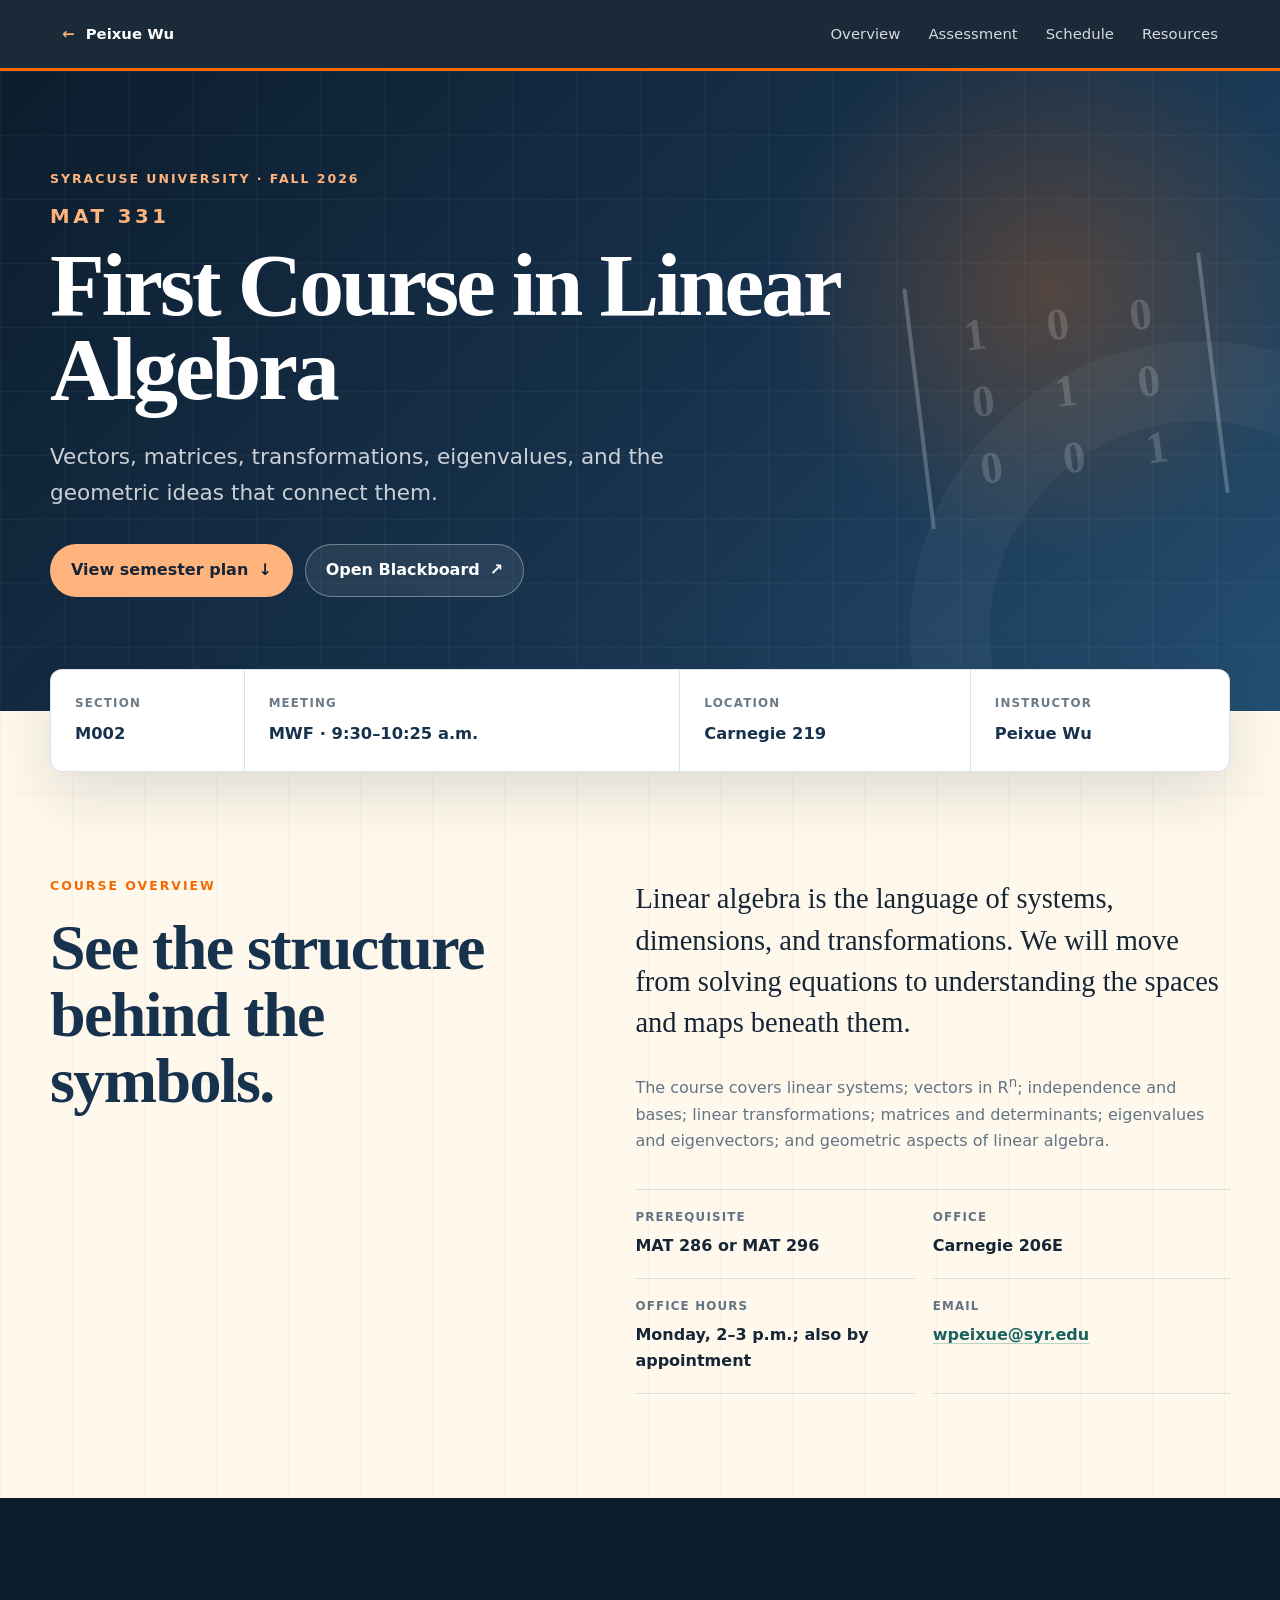
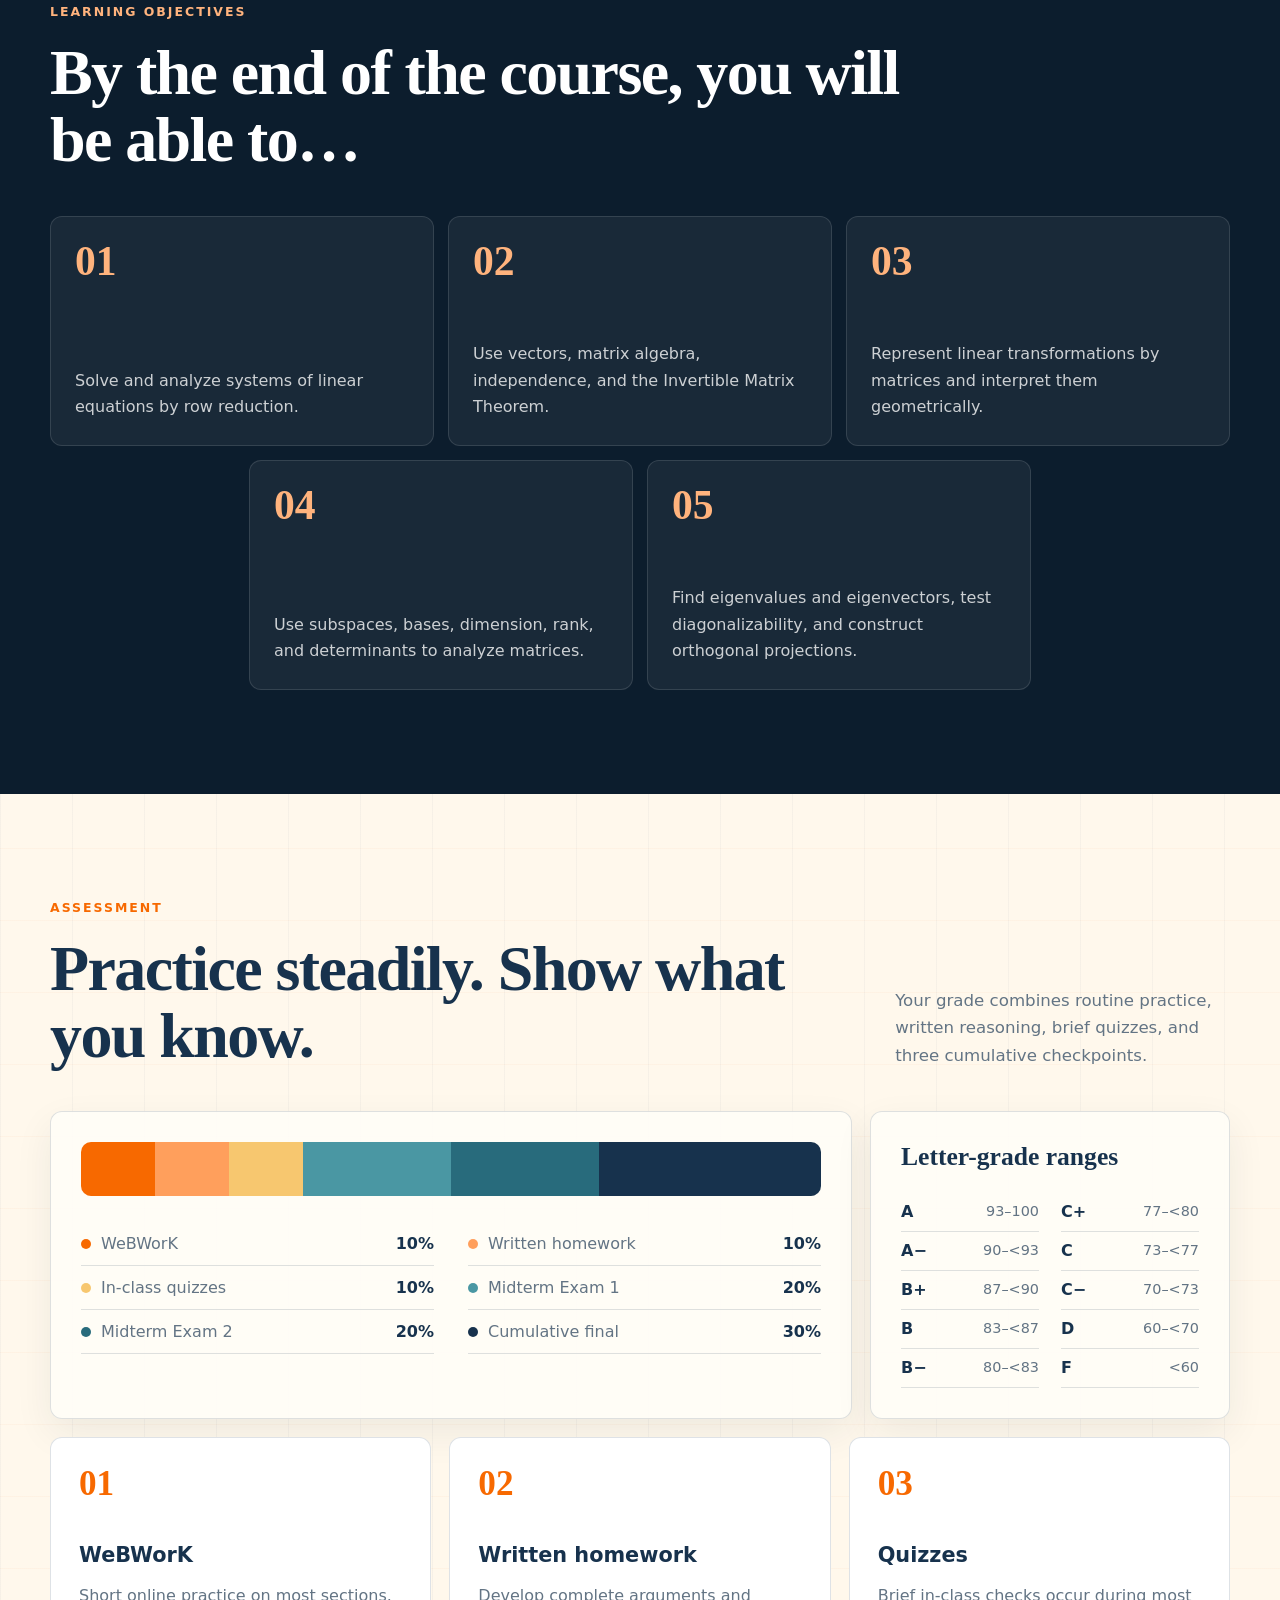
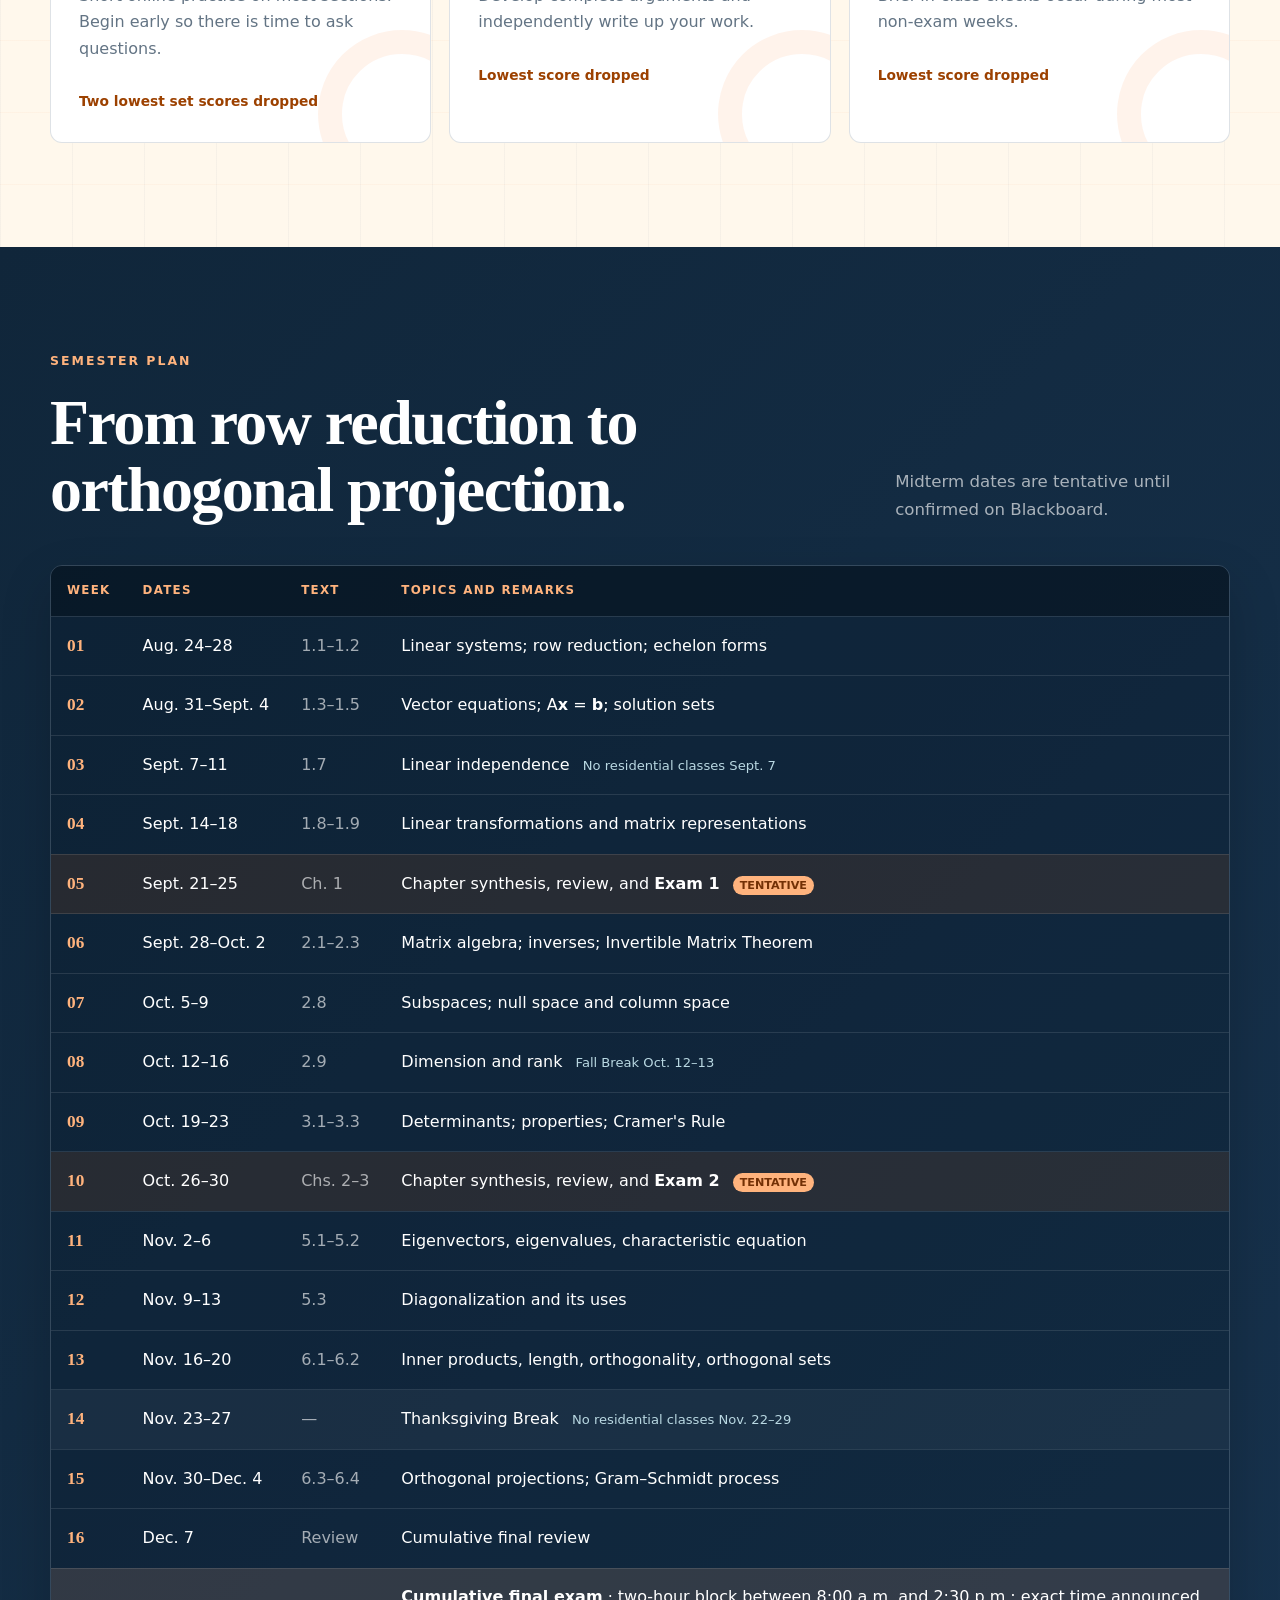
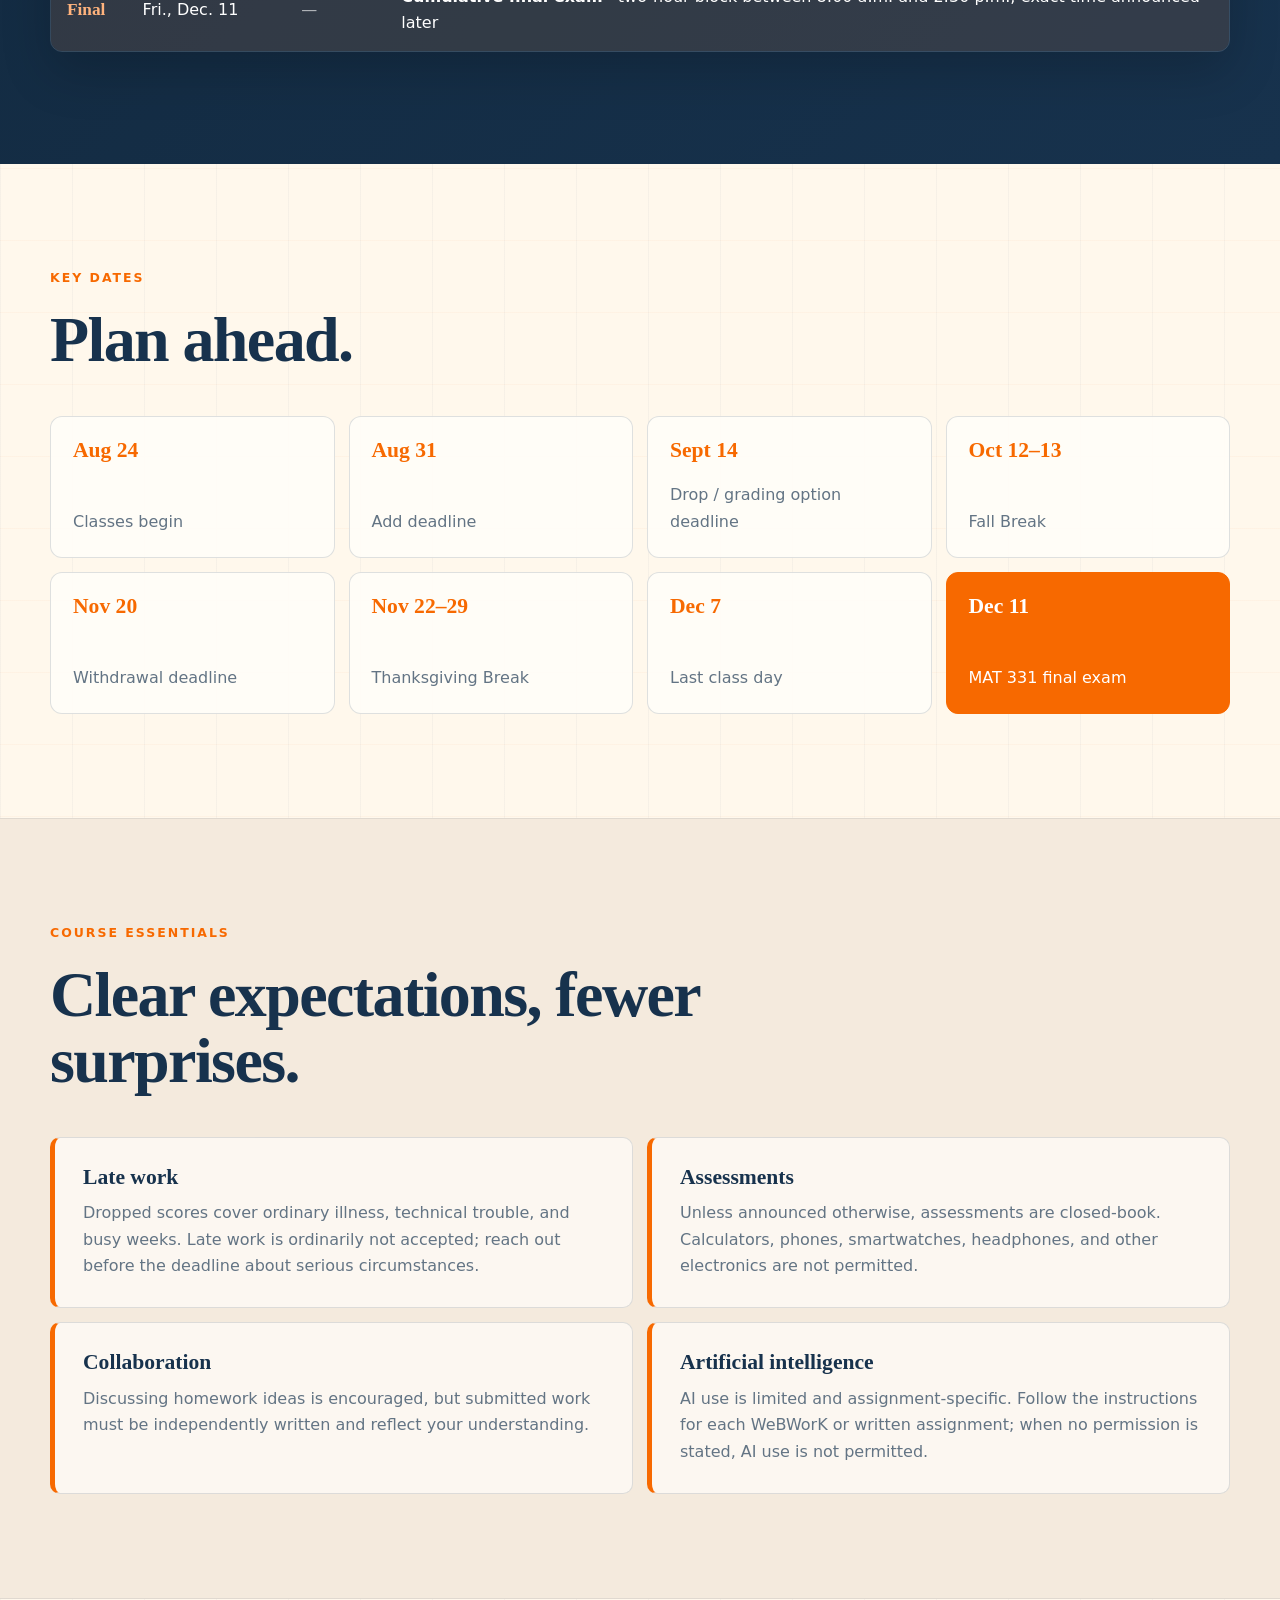
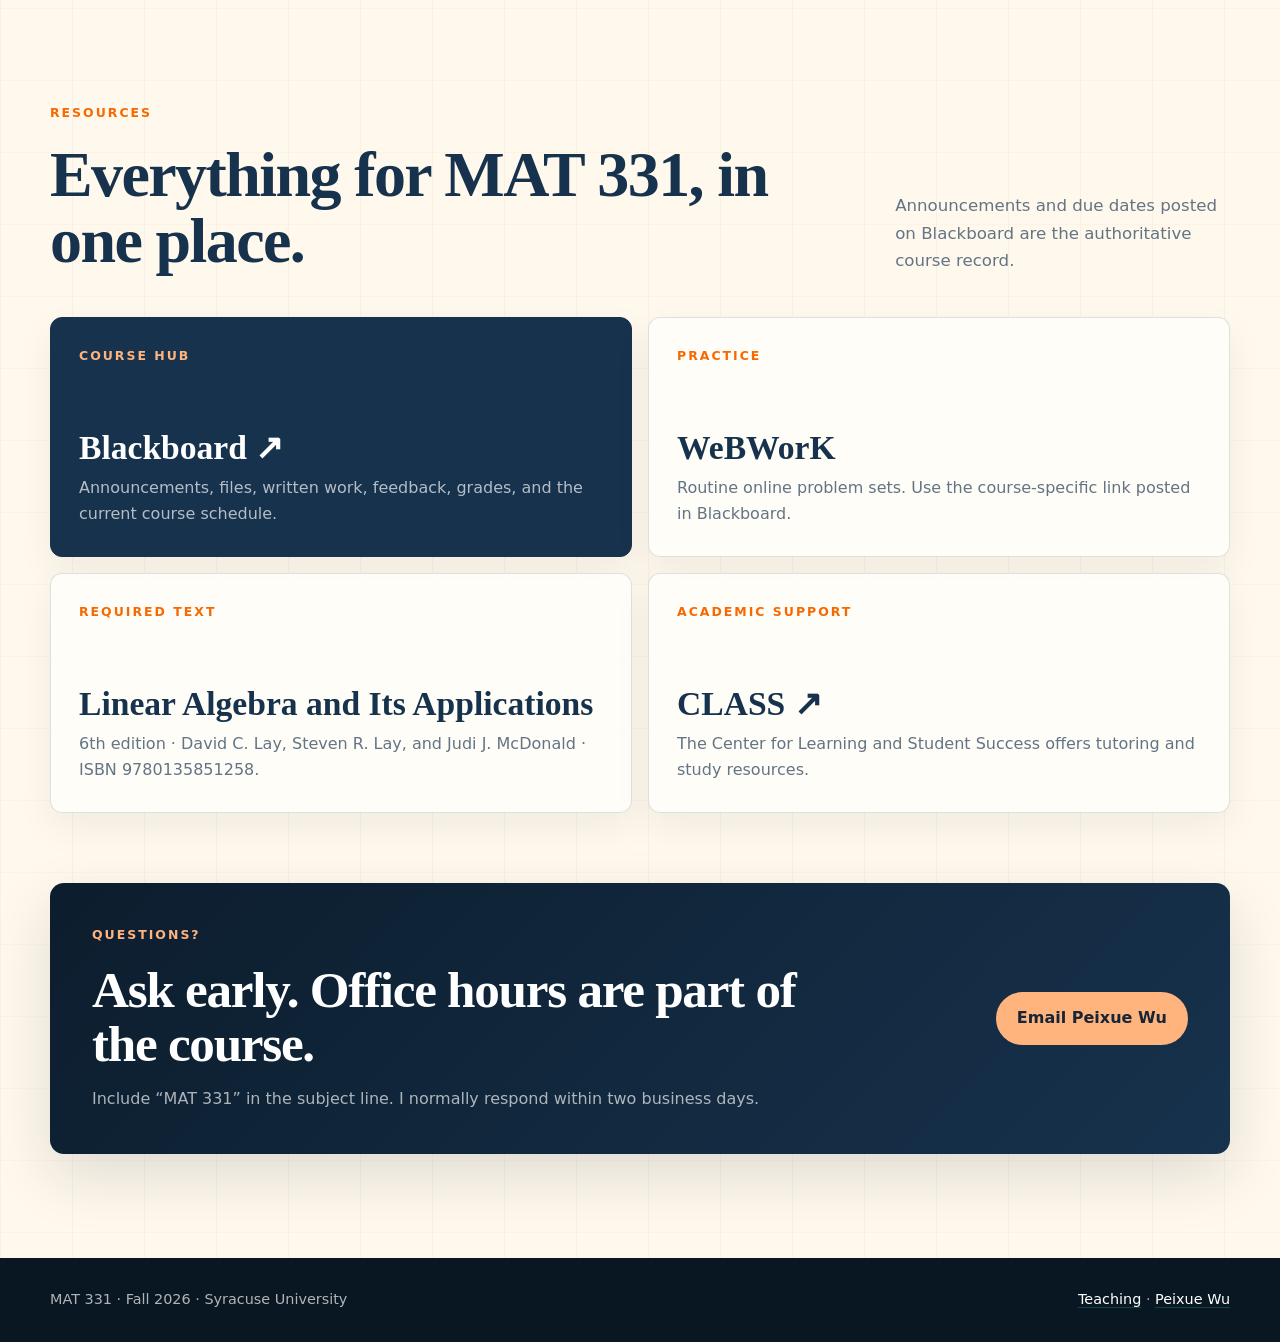
==== mat331/index.html @ e02850dd "Add MAT 331 course homepage" ====
<!DOCTYPE html>
<html lang="en">
<head>
  <meta charset="utf-8">
  <meta name="viewport" content="width=device-width, initial-scale=1">
  <meta name="description" content="MAT 331: First Course in Linear Algebra at Syracuse University, Fall 2026. Course information, assessment, weekly plan, and student resources.">
  <meta name="theme-color" content="#17324d">
  <meta property="og:type" content="website">
  <meta property="og:title" content="MAT 331 · First Course in Linear Algebra">
  <meta property="og:description" content="Course information, assessment, weekly plan, and student resources for Fall 2026 at Syracuse University.">
  <meta property="og:url" content="https://pxwu24.github.io/academic/mat331/">
  <meta property="og:image" content="https://pxwu24.github.io/academic/assets/mat331-og.png">
  <meta property="og:image:alt" content="MAT 331 First Course in Linear Algebra, Syracuse University, Fall 2026">
  <meta name="twitter:card" content="summary_large_image">
  <meta name="twitter:title" content="MAT 331 · First Course in Linear Algebra">
  <meta name="twitter:description" content="Course information, assessment, weekly plan, and student resources for Fall 2026 at Syracuse University.">
  <meta name="twitter:image" content="https://pxwu24.github.io/academic/assets/mat331-og.png">
  <title>MAT 331 · Linear Algebra · Peixue Wu</title>
  <link rel="stylesheet" href="../assets/site.css">
  <link rel="stylesheet" href="../assets/mat331.css">
</head>
<body class="course-site">
  <a class="skip-link" href="#main-content">Skip to course content</a>

  <header class="course-topbar">
    <nav class="course-nav" aria-label="Course navigation">
      <a class="course-brand" href="../teaching.html" aria-label="Back to Peixue Wu's teaching page">
        <span aria-hidden="true">←</span> Peixue Wu
      </a>
      <div class="course-nav-links">
        <a href="#overview">Overview</a>
        <a href="#assessment">Assessment</a>
        <a href="#schedule">Schedule</a>
        <a href="#resources">Resources</a>
      </div>
    </nav>
  </header>

  <main id="main-content">
    <section class="course-hero">
      <div class="matrix-mark" aria-hidden="true">
        <span>1</span><span>0</span><span>0</span>
        <span>0</span><span>1</span><span>0</span>
        <span>0</span><span>0</span><span>1</span>
      </div>
      <div class="course-hero-inner">
        <p class="course-kicker">Syracuse University · Fall 2026</p>
        <h1><span>MAT 331</span> First Course in Linear Algebra</h1>
        <p class="course-lede">Vectors, matrices, transformations, eigenvalues, and the geometric ideas that connect them.</p>
        <div class="course-actions" aria-label="Course shortcuts">
          <a class="course-button primary" href="#schedule">View semester plan <span aria-hidden="true">↓</span></a>
          <a class="course-button secondary" href="https://blackboard.syracuse.edu/" target="_blank" rel="noopener">Open Blackboard <span aria-hidden="true">↗</span></a>
        </div>
      </div>
    </section>

    <section class="course-facts" aria-label="Course facts">
      <article><span>Section</span><strong>M002</strong></article>
      <article><span>Meeting</span><strong>MWF · 9:30–10:25 a.m.</strong></article>
      <article><span>Location</span><strong>Carnegie 219</strong></article>
      <article><span>Instructor</span><strong>Peixue Wu</strong></article>
    </section>

    <section class="course-section overview-grid" id="overview">
      <div class="section-heading">
        <p class="section-label">Course overview</p>
        <h2>See the structure behind the symbols.</h2>
      </div>
      <div class="overview-copy">
        <p class="lead">Linear algebra is the language of systems, dimensions, and transformations. We will move from solving equations to understanding the spaces and maps beneath them.</p>
        <p>The course covers linear systems; vectors in R<sup>n</sup>; independence and bases; linear transformations; matrices and determinants; eigenvalues and eigenvectors; and geometric aspects of linear algebra.</p>
        <dl class="course-details">
          <div><dt>Prerequisite</dt><dd>MAT 286 or MAT 296</dd></div>
          <div><dt>Office</dt><dd>Carnegie 206E</dd></div>
          <div><dt>Office hours</dt><dd>Monday, 2–3 p.m.; also by appointment</dd></div>
          <div><dt>Email</dt><dd><a href="mailto:wpeixue@syr.edu">wpeixue@syr.edu</a></dd></div>
        </dl>
      </div>
    </section>

    <section class="course-band" aria-labelledby="learning-title">
      <div class="course-section">
        <div class="section-heading compact-heading">
          <p class="section-label">Learning objectives</p>
          <h2 id="learning-title">By the end of the course, you will be able to…</h2>
        </div>
        <ol class="objective-grid">
          <li><span>01</span><p>Solve and analyze systems of linear equations by row reduction.</p></li>
          <li><span>02</span><p>Use vectors, matrix algebra, independence, and the Invertible Matrix Theorem.</p></li>
          <li><span>03</span><p>Represent linear transformations by matrices and interpret them geometrically.</p></li>
          <li><span>04</span><p>Use subspaces, bases, dimension, rank, and determinants to analyze matrices.</p></li>
          <li><span>05</span><p>Find eigenvalues and eigenvectors, test diagonalizability, and construct orthogonal projections.</p></li>
        </ol>
      </div>
    </section>

    <section class="course-section" id="assessment">
      <div class="section-heading split-heading">
        <div>
          <p class="section-label">Assessment</p>
          <h2>Practice steadily. Show what you know.</h2>
        </div>
        <p>Your grade combines routine practice, written reasoning, brief quizzes, and three cumulative checkpoints.</p>
      </div>

      <div class="assessment-layout">
        <div class="assessment-chart">
          <div class="weight-track" role="img" aria-label="WeBWorK 10%, written homework 10%, quizzes 10%, Exam 1 20%, Exam 2 20%, final exam 30%">
            <span class="weight webwork" style="--weight: 10%"></span>
            <span class="weight written" style="--weight: 10%"></span>
            <span class="weight quiz" style="--weight: 10%"></span>
            <span class="weight exam-one" style="--weight: 20%"></span>
            <span class="weight exam-two" style="--weight: 20%"></span>
            <span class="weight final" style="--weight: 30%"></span>
          </div>
          <ul class="weight-legend">
            <li><i class="webwork"></i><span>WeBWorK</span><strong>10%</strong></li>
            <li><i class="written"></i><span>Written homework</span><strong>10%</strong></li>
            <li><i class="quiz"></i><span>In-class quizzes</span><strong>10%</strong></li>
            <li><i class="exam-one"></i><span>Midterm Exam 1</span><strong>20%</strong></li>
            <li><i class="exam-two"></i><span>Midterm Exam 2</span><strong>20%</strong></li>
            <li><i class="final"></i><span>Cumulative final</span><strong>30%</strong></li>
          </ul>
        </div>

        <div class="grade-card">
          <h3>Letter-grade ranges</h3>
          <div class="grade-columns">
            <dl>
              <div><dt>A</dt><dd>93–100</dd></div><div><dt>A−</dt><dd>90–&lt;93</dd></div>
              <div><dt>B+</dt><dd>87–&lt;90</dd></div><div><dt>B</dt><dd>83–&lt;87</dd></div>
              <div><dt>B−</dt><dd>80–&lt;83</dd></div>
            </dl>
            <dl>
              <div><dt>C+</dt><dd>77–&lt;80</dd></div><div><dt>C</dt><dd>73–&lt;77</dd></div>
              <div><dt>C−</dt><dd>70–&lt;73</dd></div><div><dt>D</dt><dd>60–&lt;70</dd></div>
              <div><dt>F</dt><dd>&lt;60</dd></div>
            </dl>
          </div>
        </div>
      </div>

      <div class="weekly-work" aria-label="Weekly course work">
        <article><span class="work-number">01</span><h3>WeBWorK</h3><p>Short online practice on most sections. Begin early so there is time to ask questions.</p><strong>Two lowest set scores dropped</strong></article>
        <article><span class="work-number">02</span><h3>Written homework</h3><p>Develop complete arguments and independently write up your work.</p><strong>Lowest score dropped</strong></article>
        <article><span class="work-number">03</span><h3>Quizzes</h3><p>Brief in-class checks occur during most non-exam weeks.</p><strong>Lowest score dropped</strong></article>
      </div>
    </section>

    <section class="schedule-section" id="schedule">
      <div class="course-section">
        <div class="section-heading split-heading light-heading">
          <div><p class="section-label">Semester plan</p><h2>From row reduction to orthogonal projection.</h2></div>
          <p>Midterm dates are tentative until confirmed on Blackboard.</p>
        </div>

        <div class="schedule-table-wrap" tabindex="0" aria-label="Scrollable semester schedule">
          <table class="schedule-table">
            <caption class="visually-hidden">MAT 331 Fall 2026 semester schedule</caption>
            <thead><tr><th scope="col">Week</th><th scope="col">Dates</th><th scope="col">Text</th><th scope="col">Topics and remarks</th></tr></thead>
            <tbody>
              <tr><th scope="row">01</th><td>Aug. 24–28</td><td>1.1–1.2</td><td>Linear systems; row reduction; echelon forms</td></tr>
              <tr><th scope="row">02</th><td>Aug. 31–Sept. 4</td><td>1.3–1.5</td><td>Vector equations; A<strong>x</strong> = <strong>b</strong>; solution sets</td></tr>
              <tr><th scope="row">03</th><td>Sept. 7–11</td><td>1.7</td><td>Linear independence <span class="schedule-note">No residential classes Sept. 7</span></td></tr>
              <tr><th scope="row">04</th><td>Sept. 14–18</td><td>1.8–1.9</td><td>Linear transformations and matrix representations</td></tr>
              <tr class="exam-row"><th scope="row">05</th><td>Sept. 21–25</td><td>Ch. 1</td><td>Chapter synthesis, review, and <strong>Exam 1</strong> <span class="tentative">tentative</span></td></tr>
              <tr><th scope="row">06</th><td>Sept. 28–Oct. 2</td><td>2.1–2.3</td><td>Matrix algebra; inverses; Invertible Matrix Theorem</td></tr>
              <tr><th scope="row">07</th><td>Oct. 5–9</td><td>2.8</td><td>Subspaces; null space and column space</td></tr>
              <tr><th scope="row">08</th><td>Oct. 12–16</td><td>2.9</td><td>Dimension and rank <span class="schedule-note">Fall Break Oct. 12–13</span></td></tr>
              <tr><th scope="row">09</th><td>Oct. 19–23</td><td>3.1–3.3</td><td>Determinants; properties; Cramer's Rule</td></tr>
              <tr class="exam-row"><th scope="row">10</th><td>Oct. 26–30</td><td>Chs. 2–3</td><td>Chapter synthesis, review, and <strong>Exam 2</strong> <span class="tentative">tentative</span></td></tr>
              <tr><th scope="row">11</th><td>Nov. 2–6</td><td>5.1–5.2</td><td>Eigenvectors, eigenvalues, characteristic equation</td></tr>
              <tr><th scope="row">12</th><td>Nov. 9–13</td><td>5.3</td><td>Diagonalization and its uses</td></tr>
              <tr><th scope="row">13</th><td>Nov. 16–20</td><td>6.1–6.2</td><td>Inner products, length, orthogonality, orthogonal sets</td></tr>
              <tr class="break-row"><th scope="row">14</th><td>Nov. 23–27</td><td>—</td><td>Thanksgiving Break <span class="schedule-note">No residential classes Nov. 22–29</span></td></tr>
              <tr><th scope="row">15</th><td>Nov. 30–Dec. 4</td><td>6.3–6.4</td><td>Orthogonal projections; Gram–Schmidt process</td></tr>
              <tr><th scope="row">16</th><td>Dec. 7</td><td>Review</td><td>Cumulative final review</td></tr>
              <tr class="final-row"><th scope="row">Final</th><td>Fri., Dec. 11</td><td>—</td><td><strong>Cumulative final exam</strong> · two-hour block between 8:00 a.m. and 2:30 p.m.; exact time announced later</td></tr>
            </tbody>
          </table>
        </div>
      </div>
    </section>

    <section class="course-section key-dates-section" aria-labelledby="dates-title">
      <div class="section-heading compact-heading"><p class="section-label">Key dates</p><h2 id="dates-title">Plan ahead.</h2></div>
      <div class="date-grid">
        <article><span>Aug 24</span><p>Classes begin</p></article><article><span>Aug 31</span><p>Add deadline</p></article>
        <article><span>Sept 14</span><p>Drop / grading option deadline</p></article><article><span>Oct 12–13</span><p>Fall Break</p></article>
        <article><span>Nov 20</span><p>Withdrawal deadline</p></article><article><span>Nov 22–29</span><p>Thanksgiving Break</p></article>
        <article><span>Dec 7</span><p>Last class day</p></article><article class="date-feature"><span>Dec 11</span><p>MAT 331 final exam</p></article>
      </div>
    </section>

    <section class="policy-band" aria-labelledby="essentials-title">
      <div class="course-section">
        <div class="section-heading compact-heading"><p class="section-label">Course essentials</p><h2 id="essentials-title">Clear expectations, fewer surprises.</h2></div>
        <div class="policy-grid">
          <article><h3>Late work</h3><p>Dropped scores cover ordinary illness, technical trouble, and busy weeks. Late work is ordinarily not accepted; reach out before the deadline about serious circumstances.</p></article>
          <article><h3>Assessments</h3><p>Unless announced otherwise, assessments are closed-book. Calculators, phones, smartwatches, headphones, and other electronics are not permitted.</p></article>
          <article><h3>Collaboration</h3><p>Discussing homework ideas is encouraged, but submitted work must be independently written and reflect your understanding.</p></article>
          <article><h3>Artificial intelligence</h3><p>AI use is limited and assignment-specific. Follow the instructions for each WeBWorK or written assignment; when no permission is stated, AI use is not permitted.</p></article>
        </div>
      </div>
    </section>

    <section class="course-section" id="resources">
      <div class="section-heading split-heading">
        <div><p class="section-label">Resources</p><h2>Everything for MAT 331, in one place.</h2></div>
        <p>Announcements and due dates posted on Blackboard are the authoritative course record.</p>
      </div>
      <div class="resource-grid">
        <a class="resource-card featured" href="https://blackboard.syracuse.edu/" target="_blank" rel="noopener"><span class="resource-kicker">Course hub</span><h3>Blackboard <span aria-hidden="true">↗</span></h3><p>Announcements, files, written work, feedback, grades, and the current course schedule.</p></a>
        <article class="resource-card"><span class="resource-kicker">Practice</span><h3>WeBWorK</h3><p>Routine online problem sets. Use the course-specific link posted in Blackboard.</p></article>
        <article class="resource-card"><span class="resource-kicker">Required text</span><h3>Linear Algebra and Its Applications</h3><p>6th edition · David C. Lay, Steven R. Lay, and Judi J. McDonald · ISBN 9780135851258.</p></article>
        <a class="resource-card" href="https://class.syr.edu/" target="_blank" rel="noopener"><span class="resource-kicker">Academic support</span><h3>CLASS <span aria-hidden="true">↗</span></h3><p>The Center for Learning and Student Success offers tutoring and study resources.</p></a>
      </div>
      <div class="contact-cta">
        <div><p class="section-label">Questions?</p><h2>Ask early. Office hours are part of the course.</h2><p>Include “MAT 331” in the subject line. I normally respond within two business days.</p></div>
        <a class="course-button primary" href="mailto:wpeixue@syr.edu?subject=MAT%20331">Email Peixue Wu</a>
      </div>
    </section>
  </main>

  <footer class="course-footer">
    <div><span>MAT 331 · Fall 2026 · Syracuse University</span><span><a href="../teaching.html">Teaching</a> · <a href="../index.html">Peixue Wu</a></span></div>
  </footer>
</body>
</html>
---- assets/site.css ----
:root {
  --ink: #18201f;
  --muted: #66716d;
  --paper: #f6f1e7;
  --paper-soft: #fffaf1;
  --night: #0d1414;
  --teal: #2f928b;
  --teal-dark: #17635f;
  --gold: #d99b39;
  --red: #b64b3f;
  --line: rgba(24, 32, 31, 0.14);
  --shadow: 0 22px 55px rgba(18, 27, 25, 0.14);
}

* {
  box-sizing: border-box;
}

html {
  scroll-behavior: smooth;
}

body {
  margin: 0;
  color: var(--ink);
  background:
    linear-gradient(90deg, rgba(47, 146, 139, 0.08) 1px, transparent 1px),
    linear-gradient(180deg, rgba(217, 155, 57, 0.08) 1px, transparent 1px),
    var(--paper);
  background-size: 80px 80px;
  font-family: Inter, ui-sans-serif, system-ui, -apple-system, BlinkMacSystemFont, "Segoe UI", Arial, sans-serif;
  line-height: 1.65;
}

img {
  max-width: 100%;
  display: block;
}

a {
  color: var(--teal-dark);
  text-decoration-color: rgba(47, 146, 139, 0.35);
  text-decoration-thickness: 0.08em;
  text-underline-offset: 0.2em;
}

a:hover {
  color: #0b4d4a;
}

.site-shell {
  min-height: 100vh;
}

.topbar {
  position: sticky;
  top: 0;
  z-index: 20;
  color: #fffaf1;
  background: rgba(13, 20, 20, 0.9);
  border-bottom: 1px solid rgba(255, 250, 241, 0.12);
  backdrop-filter: blur(16px);
}

.nav {
  width: min(1180px, calc(100% - 40px));
  margin: 0 auto;
  min-height: 70px;
  display: flex;
  align-items: center;
  justify-content: space-between;
  gap: 24px;
}

.brand {
  color: #fffaf1;
  text-decoration: none;
  display: inline-grid;
  gap: 2px;
  line-height: 1;
}

.brand strong {
  font-size: 1rem;
  letter-spacing: 0;
}

.nav-links {
  display: flex;
  align-items: center;
  gap: 8px;
  flex-wrap: wrap;
  justify-content: flex-end;
}

.nav-links a {
  color: rgba(255, 250, 241, 0.78);
  text-decoration: none;
  font-size: 0.93rem;
  padding: 8px 12px;
  border-radius: 999px;
}

.nav-links a:hover,
.nav-links a[aria-current="page"] {
  color: #fffaf1;
  background: rgba(255, 250, 241, 0.12);
}

.hero {
  position: relative;
  min-height: 600px;
  color: #fffaf1;
  background: linear-gradient(135deg, #101817 0%, #16231f 58%, #283d33 100%);
  display: grid;
  align-items: center;
  overflow: hidden;
}

.hero::before {
  content: "";
  position: absolute;
  inset: 0;
  pointer-events: none;
  background:
    linear-gradient(90deg, rgba(255, 250, 241, 0.05) 1px, transparent 1px),
    linear-gradient(180deg, rgba(255, 250, 241, 0.04) 1px, transparent 1px);
  background-size: 88px 88px;
  opacity: 0.42;
}

.hero-inner {
  position: relative;
  z-index: 1;
  width: min(1180px, calc(100% - 40px));
  margin: 0 auto;
  padding: 86px 0;
}

.eyebrow {
  margin: 0 0 18px;
  color: #f0c877;
  font-size: 0.78rem;
  font-weight: 800;
  letter-spacing: 0.16em;
  text-transform: uppercase;
}

h1,
h2,
h3 {
  line-height: 1.04;
  letter-spacing: 0;
}

.hero h1 {
  max-width: none;
  margin: 0;
  font-family: Georgia, "Times New Roman", serif;
  font-size: clamp(4rem, 7.2vw, 6.45rem);
  font-weight: 700;
  white-space: nowrap;
}

.hero-copy {
  max-width: 720px;
  margin: 26px 0 0;
  color: rgba(255, 250, 241, 0.88);
  font-size: clamp(1.08rem, 2vw, 1.35rem);
}

.hero-actions {
  display: flex;
  flex-wrap: wrap;
  gap: 12px;
  margin-top: 34px;
}

.button {
  display: inline-flex;
  align-items: center;
  justify-content: center;
  min-height: 46px;
  padding: 12px 18px;
  border: 1px solid transparent;
  border-radius: 999px;
  text-decoration: none;
  font-weight: 800;
}

.button.primary {
  color: #0d1414;
  background: #f0c877;
}

.button.primary:hover {
  color: #0d1414;
  background: #ffd98a;
}

.button.secondary {
  color: #fffaf1;
  border-color: rgba(255, 250, 241, 0.35);
  background: rgba(255, 250, 241, 0.08);
}

.button.secondary:hover {
  color: #fffaf1;
  background: rgba(255, 250, 241, 0.16);
}

.hero-stats {
  width: min(1180px, calc(100% - 40px));
  margin: 34px auto 0;
  position: relative;
  z-index: 2;
  display: grid;
  grid-template-columns: repeat(3, 1fr);
  gap: 14px;
}

.stat-card {
  min-height: 126px;
  padding: 22px;
  color: #fffaf1;
  background: rgba(13, 20, 20, 0.92);
  border: 1px solid rgba(255, 250, 241, 0.14);
  border-radius: 8px;
  box-shadow: var(--shadow);
}

.stat-card strong {
  display: block;
  color: #f0c877;
  font-family: Georgia, "Times New Roman", serif;
  font-size: 1.95rem;
  line-height: 1;
}

.stat-card span {
  display: block;
  margin-top: 10px;
  color: rgba(255, 250, 241, 0.72);
  font-size: 0.94rem;
}

.stat-card a {
  color: #fffaf1;
  text-decoration-color: rgba(255, 250, 241, 0.35);
}

.social-strip {
  width: min(1180px, calc(100% - 40px));
  margin: 34px auto 0;
  padding: 20px 22px;
  display: flex;
  align-items: center;
  gap: 18px;
  flex-wrap: wrap;
  background: #fffaf1;
  border: 1px solid var(--line);
  border-radius: 8px;
  box-shadow: 0 16px 40px rgba(24, 32, 31, 0.08);
}

.social-title {
  margin: 0;
  color: #111;
  font-size: clamp(1.35rem, 3vw, 1.85rem);
  font-weight: 800;
}

.social-icons {
  display: flex;
  align-items: center;
  gap: 12px;
  flex-wrap: wrap;
}

.social-icon {
  width: 42px;
  height: 42px;
  display: inline-grid;
  place-items: center;
  color: #fff;
  border-radius: 8px;
  text-decoration: none;
  font-weight: 900;
  line-height: 1;
  box-shadow: 0 10px 22px rgba(24, 32, 31, 0.12);
}

.social-icon:hover {
  color: #fff;
  transform: translateY(-1px);
}

.social-icon.orcid {
  color: #fff;
  background: #a6ce39;
  border-radius: 50%;
  font-size: 1.25rem;
  font-family: Arial, sans-serif;
}

.social-icon.scholar {
  background: #4f7fe8;
  font-family: Georgia, "Times New Roman", serif;
  font-size: 1.9rem;
}

.social-icon.arxiv {
  width: 76px;
  background: #b31b1b;
  font-size: 0.95rem;
}

.social-icon.linkedin {
  background: #0a77a8;
  font-size: 1.45rem;
}

.social-icon.bluesky {
  background: #1385fe;
  border-radius: 50% 50% 42% 42%;
  font-size: 0.9rem;
  letter-spacing: 0;
}

.section {
  width: min(1180px, calc(100% - 40px));
  margin: 0 auto;
  padding: 88px 0;
}

.section.tight {
  padding-top: 58px;
}

.section-header {
  display: grid;
  grid-template-columns: minmax(0, 0.85fr) minmax(260px, 0.55fr);
  gap: 46px;
  align-items: end;
  margin-bottom: 36px;
}

.section-header.compact {
  grid-template-columns: 1fr;
}

.section-header h2,
.page-title h1 {
  margin: 0;
  font-family: Georgia, "Times New Roman", serif;
  font-size: clamp(2.4rem, 5vw, 4.8rem);
}

.section-header p,
.page-title p {
  margin: 0;
  color: var(--muted);
  font-size: 1.05rem;
}

.page-title .authorship-note {
  margin-top: 10px;
  font-size: 0.95rem;
}

.feature-grid {
  display: grid;
  grid-template-columns: repeat(3, 1fr);
  gap: 16px;
}

.feature-card,
.publication,
.course,
.talk-item,
.contact-panel {
  background: rgba(255, 250, 241, 0.82);
  border: 1px solid var(--line);
  border-radius: 8px;
  box-shadow: 0 16px 40px rgba(24, 32, 31, 0.08);
}

.feature-card {
  min-height: 250px;
  padding: 24px;
  display: flex;
  flex-direction: column;
  justify-content: space-between;
}

.feature-card .number {
  color: var(--red);
  font-family: Georgia, "Times New Roman", serif;
  font-size: 3.2rem;
  line-height: 1;
}

.feature-card h3,
.publication h2,
.course h2 {
  margin: 18px 0 10px;
  font-size: 1.35rem;
}

.feature-card p,
.publication p,
.course p,
.talk-item p {
  margin: 0;
  color: var(--muted);
}

.split-band {
  background: var(--night);
  color: #fffaf1;
  margin: 20px 0;
}

.split-band .section {
  display: grid;
  grid-template-columns: 0.8fr 1fr;
  gap: 54px;
  align-items: center;
}

.split-band h2 {
  margin: 0;
  color: #fffaf1;
  font-family: Georgia, "Times New Roman", serif;
  font-size: clamp(2.2rem, 4vw, 4rem);
}

.split-band p {
  margin: 18px 0 0;
  color: rgba(255, 250, 241, 0.72);
}

.split-band a {
  color: #fffaf1;
}

.research-banner {
  padding: 34px;
  color: #fffaf1;
  background: var(--night);
  border: 1px solid rgba(255, 250, 241, 0.12);
  border-radius: 8px;
  box-shadow: var(--shadow);
  display: grid;
  grid-template-columns: 0.8fr 1fr;
  gap: 44px;
  align-items: center;
}

.research-banner-compact {
  grid-template-columns: 1fr;
}

.research-banner h2 {
  margin: 0;
  color: #fffaf1;
  font-family: Georgia, "Times New Roman", serif;
  font-size: clamp(2.2rem, 4vw, 4rem);
}

.research-banner p {
  margin: 12px 0 0;
  color: rgba(255, 250, 241, 0.72);
}

.research-banner a {
  color: #fffaf1;
}

.research-list {
  display: grid;
  gap: 14px;
}

.research-stack {
  display: grid;
  gap: 48px;
}

.research-group {
  display: grid;
  gap: 18px;
}

.research-heading {
  display: flex;
  align-items: end;
  justify-content: space-between;
  gap: 20px;
  flex-wrap: wrap;
}

.research-heading h2 {
  margin: 0;
  font-family: Georgia, "Times New Roman", serif;
  font-size: clamp(2rem, 4vw, 3.4rem);
}

.research-heading p {
  max-width: 520px;
  margin: 0;
  color: var(--muted);
}

.publication {
  display: grid;
  grid-template-columns: 72px minmax(0, 1fr);
  gap: 20px;
  padding: 22px;
}

.publication.research-paper {
  gap: 18px;
  padding: 18px 20px;
  align-items: start;
}

.publication.research-paper h2 {
  margin-bottom: 8px;
}

.publication.research-paper .pub-meta {
  margin-top: 7px;
}

.pub-index {
  width: 56px;
  height: 56px;
  display: grid;
  place-items: center;
  color: #fffaf1;
  background: var(--teal-dark);
  border-radius: 50%;
  font-family: Georgia, "Times New Roman", serif;
  font-weight: 700;
}

.research-paper .pub-index {
  width: 50px;
  height: 50px;
  font-size: 0.96rem;
}

.pub-index.term-index {
  width: 86px;
  padding: 0 10px;
  border-radius: 999px;
  font-family: Inter, ui-sans-serif, system-ui, -apple-system, BlinkMacSystemFont, "Segoe UI", Arial, sans-serif;
  font-size: 0.78rem;
  font-weight: 800;
  line-height: 1.15;
  text-align: center;
}

.publication h2 {
  margin-top: 0;
}

.pub-meta {
  margin-top: 10px;
  color: var(--muted);
  font-size: 0.95rem;
}

.tag-row {
  display: flex;
  flex-wrap: wrap;
  gap: 8px;
  margin-top: 14px;
}

.tag {
  display: inline-flex;
  align-items: center;
  min-height: 28px;
  padding: 4px 10px;
  color: #5a3d12;
  background: rgba(217, 155, 57, 0.18);
  border: 1px solid rgba(217, 155, 57, 0.38);
  border-radius: 999px;
  font-size: 0.82rem;
  font-weight: 800;
}

.view-more {
  justify-self: end;
  min-height: 44px;
  padding: 10px 18px;
  color: #fffaf1;
  background: var(--night);
  border: 0;
  border-radius: 999px;
  font: inherit;
  font-weight: 800;
  cursor: pointer;
}

.view-more:hover {
  background: #263432;
}

.view-more[hidden],
.is-hidden {
  display: none;
}

.page-hero {
  color: #fffaf1;
  background: linear-gradient(135deg, #101817 0%, #172521 62%, #304235 100%);
}

.page-title {
  width: min(1180px, calc(100% - 40px));
  margin: 0 auto;
  padding: 104px 0 84px;
}

.page-title p {
  max-width: 760px;
  color: rgba(255, 250, 241, 0.76);
  margin-top: 20px;
}

.two-column {
  display: grid;
  grid-template-columns: 0.74fr 1fr;
  gap: 32px;
  align-items: start;
}

.sidebar-panel {
  position: sticky;
  top: 104px;
  padding: 26px;
  color: #fffaf1;
  background: var(--night);
  border-radius: 8px;
}

.sidebar-panel h2 {
  margin: 0;
  font-family: Georgia, "Times New Roman", serif;
  font-size: 2rem;
}

.sidebar-panel p {
  margin: 18px 0 0;
  color: rgba(255, 250, 241, 0.7);
}

.sidebar-panel a {
  color: #fffaf1;
}

.course-list,
.talk-list {
  display: grid;
  gap: 14px;
}

.course,
.talk-item {
  padding: 22px;
}

.course h2,
.talk-item h2 {
  margin: 0 0 10px;
  font-size: 1.25rem;
}

.talk-item {
  border-left: 5px solid var(--teal);
}

.contact-panel {
  display: grid;
  grid-template-columns: 1fr auto;
  gap: 24px;
  align-items: center;
  padding: 28px;
  background: #fffaf1;
}

.contact-panel h2 {
  margin: 0;
  font-family: Georgia, "Times New Roman", serif;
  font-size: 2rem;
}

.contact-panel p {
  margin: 8px 0 0;
  color: var(--muted);
}

.footer {
  color: rgba(255, 250, 241, 0.72);
  background: var(--night);
}

.footer-inner {
  width: min(1180px, calc(100% - 40px));
  margin: 0 auto;
  padding: 28px 0;
  display: flex;
  justify-content: space-between;
  gap: 20px;
  flex-wrap: wrap;
  font-size: 0.9rem;
}

.footer a {
  color: #fffaf1;
}

@media (max-width: 880px) {
  .nav {
    align-items: flex-start;
    flex-direction: column;
    padding: 14px 0;
  }

  .nav-links {
    justify-content: flex-start;
  }

  .hero {
    min-height: 560px;
  }

  .hero-inner,
  .page-title {
    padding-top: 74px;
  }

  .hero-stats,
  .social-strip,
  .feature-grid,
  .section-header,
  .split-band .section,
  .research-banner,
  .two-column,
  .contact-panel {
    grid-template-columns: 1fr;
  }

  .hero-stats {
    margin-top: 24px;
  }

  .social-strip {
    align-items: flex-start;
    flex-direction: column;
  }

  .section {
    padding: 62px 0;
  }

  .sidebar-panel {
    position: static;
  }
}

@media (max-width: 560px) {
  .nav,
  .hero-inner,
  .hero-stats,
  .section,
  .page-title,
  .footer-inner {
    width: min(100% - 28px, 1180px);
  }

  .nav-links a {
    padding: 7px 9px;
  }

  .hero h1 {
    font-size: clamp(3rem, 15vw, 4.2rem);
  }

  .publication {
    grid-template-columns: 1fr;
  }

  .pub-index {
    width: 48px;
    height: 48px;
  }

  .pub-index.term-index {
    width: fit-content;
    min-width: 72px;
    height: 40px;
  }

  .contact-panel {
    padding: 22px;
  }
}
---- assets/mat331.css ----
:root {
  --su-orange: #f76900;
  --su-blue: #17324d;
  --su-blue-light: #244e70;
  --course-cream: #fff8ec;
  --course-paper: #fffdf8;
  --course-ink: #162636;
  --course-muted: #637484;
  --course-line: rgba(23, 50, 77, 0.14);
  --course-shadow: 0 22px 60px rgba(16, 38, 57, 0.13);
}

.course-site {
  color: var(--course-ink);
  background:
    linear-gradient(90deg, rgba(23, 50, 77, 0.035) 1px, transparent 1px),
    linear-gradient(180deg, rgba(247, 105, 0, 0.035) 1px, transparent 1px),
    var(--course-cream);
  background-size: 72px 72px;
}

.skip-link {
  position: fixed;
  top: 8px;
  left: 8px;
  z-index: 100;
  padding: 10px 14px;
  color: #fff;
  background: var(--su-orange);
  transform: translateY(-150%);
}
.skip-link:focus { transform: translateY(0); }

.course-topbar {
  position: sticky;
  top: 0;
  z-index: 20;
  color: #fff;
  background: rgba(12, 29, 45, 0.94);
  border-bottom: 3px solid var(--su-orange);
  backdrop-filter: blur(14px);
}
.course-nav {
  width: min(1180px, calc(100% - 40px));
  min-height: 68px;
  margin: 0 auto;
  display: flex;
  align-items: center;
  gap: 8px;
}
.course-nav a {
  padding: 8px 12px;
  color: rgba(255, 255, 255, 0.82);
  text-decoration: none;
  border-radius: 999px;
  font-size: 0.93rem;
}
.course-nav a:hover,
.course-nav a:focus-visible { color: #fff; background: rgba(255, 255, 255, 0.1); }
.course-nav .course-brand { color: #fff; font-weight: 800; }
.course-brand span { margin-right: 6px; color: #ffb37d; }
.course-nav-links { margin-left: auto; display: flex; align-items: center; gap: 4px; }

.course-hero {
  position: relative;
  min-height: 640px;
  overflow: hidden;
  display: grid;
  align-items: center;
  color: #fff;
  background:
    radial-gradient(circle at 82% 34%, rgba(247, 105, 0, 0.26), transparent 24%),
    linear-gradient(135deg, #0c1d2d 0%, var(--su-blue) 55%, var(--su-blue-light) 100%);
}
.course-hero::before {
  content: "";
  position: absolute;
  inset: 0;
  opacity: 0.18;
  background-image:
    linear-gradient(rgba(255,255,255,.2) 1px, transparent 1px),
    linear-gradient(90deg, rgba(255,255,255,.2) 1px, transparent 1px);
  background-size: 64px 64px;
}
.course-hero::after {
  content: "";
  position: absolute;
  width: 420px;
  height: 420px;
  right: -210px;
  bottom: -210px;
  border: 80px solid rgba(255,255,255,.035);
  border-radius: 50%;
}
.course-hero-inner {
  position: relative;
  z-index: 2;
  width: min(1180px, calc(100% - 40px));
  margin: 0 auto;
  padding: 96px 0 112px;
}
.course-kicker,
.section-label,
.resource-kicker {
  margin: 0 0 18px;
  color: #ffb37d;
  font-size: 0.78rem;
  font-weight: 900;
  letter-spacing: 0.16em;
  text-transform: uppercase;
}
.course-hero h1 {
  max-width: 880px;
  margin: 0;
  font-family: Georgia, "Times New Roman", serif;
  font-size: clamp(3.2rem, 7vw, 6.4rem);
  line-height: 0.94;
  letter-spacing: -0.035em;
}
.course-hero h1 span {
  display: block;
  margin-bottom: 16px;
  color: #ffb37d;
  font-family: Inter, ui-sans-serif, system-ui, sans-serif;
  font-size: 0.22em;
  letter-spacing: 0.18em;
}
.course-lede {
  max-width: 680px;
  margin: 28px 0 0;
  color: rgba(255,255,255,.78);
  font-size: clamp(1.08rem, 2vw, 1.35rem);
}
.course-actions { display: flex; flex-wrap: wrap; gap: 12px; margin-top: 34px; }
.course-button { display: inline-flex; align-items: center; justify-content: center; gap: 10px; min-height: 48px; padding: 12px 20px; border: 1px solid transparent; border-radius: 999px; font-weight: 850; text-decoration: none; transition: transform .2s ease, background .2s ease; }
.course-button:hover { transform: translateY(-2px); }
.course-button.primary { color: #172536; background: #ffb37d; }
.course-button.primary:hover { color: #172536; background: #ffc89e; }
.course-button.secondary { color: #fff; border-color: rgba(255,255,255,.35); background: rgba(255,255,255,.08); }
.course-button.secondary:hover { color: #fff; background: rgba(255,255,255,.15); }
.matrix-mark {
  position: absolute;
  right: max(5vw, 36px);
  top: 50%;
  z-index: 1;
  width: 300px;
  transform: translateY(-50%) rotate(-7deg);
  display: grid;
  grid-template-columns: repeat(3, 1fr);
  gap: 22px;
  padding: 32px;
  color: rgba(255,255,255,.17);
  border-inline: 4px solid rgba(255,255,255,.22);
  font: 700 2.8rem/1 Georgia, serif;
  text-align: center;
}

.course-facts {
  position: relative;
  z-index: 3;
  width: min(1180px, calc(100% - 40px));
  margin: -42px auto 0;
  display: grid;
  grid-template-columns: .6fr 1.35fr .9fr .8fr;
  background: #fff;
  border: 1px solid var(--course-line);
  border-radius: 12px;
  box-shadow: var(--course-shadow);
}
.course-facts article { padding: 24px; border-right: 1px solid var(--course-line); }
.course-facts article:last-child { border-right: 0; }
.course-facts span { display: block; color: #6c7b88; font-size: .74rem; font-weight: 850; letter-spacing: .1em; text-transform: uppercase; }
.course-facts strong { display: block; margin-top: 7px; color: var(--su-blue); font-size: 1.02rem; }

.course-section { width: min(1180px, calc(100% - 40px)); margin: 0 auto; padding: 104px 0; }
.course-section .section-label { color: var(--su-orange); }
.section-heading h2,
.contact-cta h2 { max-width: 780px; margin: 0; color: var(--su-blue); font-family: Georgia, "Times New Roman", serif; font-size: clamp(2.35rem, 5vw, 4.7rem); letter-spacing: -.025em; }
.section-heading > p,
.split-heading > p { color: var(--course-muted); }
.section-heading > p:not(.section-label) { margin: 0; }
.compact-heading { margin-bottom: 42px; }
.compact-heading h2 { max-width: 900px; }
.split-heading { display: grid; grid-template-columns: minmax(0, 1fr) minmax(280px, .42fr); gap: 48px; align-items: end; margin-bottom: 42px; }
.split-heading > p { margin: 0 0 8px; font-size: 1.04rem; }

.overview-grid { display: grid; grid-template-columns: minmax(0, .85fr) minmax(0, 1fr); gap: 80px; align-items: start; }
.overview-copy .lead { margin-top: 2px; color: var(--course-ink); font-family: Georgia, "Times New Roman", serif; font-size: clamp(1.35rem, 2.3vw, 1.78rem); line-height: 1.45; }
.overview-copy > p:not(.lead) { color: var(--course-muted); }
.course-details { margin: 34px 0 0; display: grid; grid-template-columns: repeat(2, 1fr); border-top: 1px solid var(--course-line); }
.course-details div { padding: 18px 16px 18px 0; border-bottom: 1px solid var(--course-line); }
.course-details div:nth-child(odd) { margin-right: 18px; }
.course-details dt { color: var(--course-muted); font-size: .74rem; font-weight: 850; letter-spacing: .1em; text-transform: uppercase; }
.course-details dd { margin: 6px 0 0; font-weight: 750; }

.course-band { color: #fff; background: #0c1d2d; }
.course-band .section-label { color: #ffb37d; }
.course-band .section-heading h2 { color: #fff; }
.objective-grid { list-style: none; margin: 0; padding: 0; display: grid; grid-template-columns: repeat(6, 1fr); gap: 14px; }
.objective-grid li { grid-column: span 2; min-height: 230px; padding: 24px; display: flex; flex-direction: column; justify-content: space-between; background: rgba(255,255,255,.055); border: 1px solid rgba(255,255,255,.12); border-radius: 12px; }
.objective-grid li:nth-child(4) { grid-column: 2 / span 2; }
.objective-grid li:nth-child(5) { grid-column: 4 / span 2; }
.objective-grid span { color: #ffb37d; font: 700 2.6rem/1 Georgia, serif; }
.objective-grid p { margin: 28px 0 0; color: rgba(255,255,255,.78); }

.assessment-layout { display: grid; grid-template-columns: minmax(0, 1fr) 360px; gap: 18px; }
.assessment-chart,
.grade-card { padding: 30px; background: rgba(255,253,248,.9); border: 1px solid var(--course-line); border-radius: 12px; box-shadow: 0 14px 38px rgba(16,38,57,.07); }
.weight-track { width: 100%; height: 54px; display: flex; overflow: hidden; border-radius: 10px; }
.weight { width: var(--weight); }
.weight.webwork, i.webwork { background: #f76900; }
.weight.written, i.written { background: #ff9f5c; }
.weight.quiz, i.quiz { background: #f7c76f; }
.weight.exam-one, i.exam-one { background: #4a97a3; }
.weight.exam-two, i.exam-two { background: #286b7c; }
.weight.final, i.final { background: #17324d; }
.weight-legend { list-style: none; margin: 26px 0 0; padding: 0; display: grid; grid-template-columns: repeat(2, 1fr); column-gap: 34px; }
.weight-legend li { min-height: 44px; display: grid; grid-template-columns: 10px 1fr auto; gap: 10px; align-items: center; border-bottom: 1px solid var(--course-line); }
.weight-legend i { width: 10px; height: 10px; border-radius: 50%; }
.weight-legend span { color: var(--course-muted); }
.weight-legend strong { color: var(--su-blue); }
.grade-card h3 { margin: 0 0 20px; color: var(--su-blue); font: 700 1.6rem/1.2 Georgia, serif; }
.grade-columns { display: grid; grid-template-columns: repeat(2, 1fr); gap: 22px; }
.grade-columns dl { margin: 0; }
.grade-columns dl div { min-height: 39px; display: flex; justify-content: space-between; gap: 14px; align-items: center; border-bottom: 1px solid var(--course-line); }
.grade-columns dt { color: var(--su-blue); font-weight: 900; }
.grade-columns dd { margin: 0; color: var(--course-muted); font-size: .9rem; }

.weekly-work { margin-top: 18px; display: grid; grid-template-columns: repeat(3, 1fr); gap: 18px; }
.weekly-work article { position: relative; min-height: 280px; overflow: hidden; padding: 28px; background: #fff; border: 1px solid var(--course-line); border-radius: 12px; }
.weekly-work article::after { content: ""; position: absolute; right: -56px; bottom: -56px; width: 120px; height: 120px; border: 24px solid rgba(247,105,0,.08); border-radius: 50%; }
.work-number { color: var(--su-orange); font: 700 2.2rem/1 Georgia, serif; }
.weekly-work h3 { margin: 42px 0 10px; color: var(--su-blue); font-size: 1.3rem; }
.weekly-work p { color: var(--course-muted); }
.weekly-work strong { display: inline-block; margin-top: 12px; color: #9c4100; font-size: .86rem; }

.schedule-section { color: #fff; background: linear-gradient(135deg, #10263a, #17324d); }
.schedule-section .course-section { padding-bottom: 112px; }
.light-heading h2 { color: #fff; }
.light-heading > p { color: rgba(255,255,255,.64); }
.light-heading .section-label { color: #ffb37d; }
.schedule-table-wrap { overflow-x: auto; border: 1px solid rgba(255,255,255,.14); border-radius: 12px; box-shadow: 0 20px 50px rgba(0,0,0,.18); }
.schedule-table { width: 100%; min-width: 820px; border-collapse: collapse; color: #fff; background: rgba(4,16,27,.22); }
.schedule-table th,
.schedule-table td { padding: 15px 16px; text-align: left; border-bottom: 1px solid rgba(255,255,255,.105); }
.schedule-table thead th { color: #ffb37d; background: rgba(4,16,27,.5); font-size: .74rem; letter-spacing: .11em; text-transform: uppercase; }
.schedule-table tbody th { width: 74px; color: #ffb37d; font-family: Georgia, serif; font-size: 1.08rem; }
.schedule-table tbody tr:last-child th,
.schedule-table tbody tr:last-child td { border-bottom: 0; }
.schedule-table tbody tr:hover { background: rgba(255,255,255,.04); }
.schedule-table td:nth-child(2) { white-space: nowrap; }
.schedule-table td:nth-child(3) { color: rgba(255,255,255,.62); white-space: nowrap; }
.schedule-note { display: inline-block; margin-left: 8px; color: #b9d8e2; font-size: .82rem; }
.tentative { margin-left: 8px; padding: 3px 7px; color: #733005; background: #ffb37d; border-radius: 999px; font-size: .7rem; font-weight: 900; text-transform: uppercase; }
.exam-row { background: rgba(247,105,0,.1); }
.break-row { background: rgba(255,255,255,.045); }
.final-row { background: rgba(255,179,125,.14); }

.date-grid { display: grid; grid-template-columns: repeat(4, 1fr); gap: 14px; }
.date-grid article { min-height: 142px; padding: 22px; display: flex; flex-direction: column; justify-content: space-between; background: rgba(255,253,248,.92); border: 1px solid var(--course-line); border-radius: 12px; }
.date-grid span { color: var(--su-orange); font: 700 1.35rem/1.1 Georgia, serif; }
.date-grid p { margin: 20px 0 0; color: var(--course-muted); }
.date-grid .date-feature { color: #fff; background: var(--su-orange); border-color: var(--su-orange); }
.date-grid .date-feature span,
.date-grid .date-feature p { color: #fff; }

.policy-band { background: #f4eadd; border-block: 1px solid rgba(23,50,77,.09); }
.policy-grid { display: grid; grid-template-columns: repeat(2, 1fr); gap: 14px; }
.policy-grid article { padding: 28px; background: rgba(255,253,248,.72); border: 1px solid var(--course-line); border-left: 5px solid var(--su-orange); border-radius: 10px; }
.policy-grid h3 { margin: 0 0 12px; color: var(--su-blue); font-family: Georgia, serif; font-size: 1.35rem; }
.policy-grid p { margin: 0; color: var(--course-muted); }

.resource-grid { display: grid; grid-template-columns: repeat(2, 1fr); gap: 16px; }
.resource-card { min-height: 240px; padding: 28px; display: flex; flex-direction: column; justify-content: flex-end; color: inherit; background: rgba(255,253,248,.92); border: 1px solid var(--course-line); border-radius: 12px; text-decoration: none; box-shadow: 0 14px 38px rgba(16,38,57,.06); transition: transform .2s ease, box-shadow .2s ease; }
a.resource-card:hover { color: inherit; transform: translateY(-3px); box-shadow: var(--course-shadow); }
.resource-card.featured { color: #fff; background: var(--su-blue); border-color: var(--su-blue); }
.resource-card .resource-kicker { margin-bottom: auto; color: var(--su-orange); }
.resource-card.featured .resource-kicker { color: #ffb37d; }
.resource-card h3 { margin: 22px 0 8px; color: var(--su-blue); font: 700 clamp(1.45rem, 3vw, 2.1rem)/1.1 Georgia, serif; }
.resource-card.featured h3 { color: #fff; }
.resource-card p { margin: 0; color: var(--course-muted); }
.resource-card.featured p { color: rgba(255,255,255,.68); }

.contact-cta { margin-top: 70px; padding: 42px; display: grid; grid-template-columns: minmax(0, 1fr) auto; gap: 48px; align-items: center; color: #fff; background: linear-gradient(135deg, #0c1d2d, #17324d); border-radius: 14px; box-shadow: var(--course-shadow); }
.contact-cta h2 { max-width: 740px; color: #fff; font-size: clamp(2rem, 4vw, 3.5rem); }
.contact-cta p:not(.section-label) { max-width: 670px; margin: 16px 0 0; color: rgba(255,255,255,.66); }
.contact-cta .section-label { color: #ffb37d; }
.contact-cta .course-button { white-space: nowrap; }

.course-footer { color: rgba(255,255,255,.68); background: #091723; }
.course-footer > div { width: min(1180px, calc(100% - 40px)); margin: 0 auto; padding: 30px 0; display: flex; justify-content: space-between; gap: 20px; flex-wrap: wrap; font-size: .9rem; }
.course-footer a { color: #fff; }
.visually-hidden { position: absolute; width: 1px; height: 1px; padding: 0; margin: -1px; overflow: hidden; clip: rect(0,0,0,0); white-space: nowrap; border: 0; }

@media (max-width: 920px) {
  .matrix-mark { opacity: .45; right: -100px; }
  .course-facts { grid-template-columns: repeat(2, 1fr); }
  .course-facts article:nth-child(2) { border-right: 0; }
  .course-facts article:nth-child(-n+2) { border-bottom: 1px solid var(--course-line); }
  .overview-grid,
  .split-heading,
  .assessment-layout,
  .contact-cta { grid-template-columns: 1fr; }
  .objective-grid { grid-template-columns: repeat(2, 1fr); }
  .objective-grid li,
  .objective-grid li:nth-child(4),
  .objective-grid li:nth-child(5) { grid-column: span 1; }
  .objective-grid li:last-child { grid-column: 1 / -1; min-height: 180px; }
  .date-grid { grid-template-columns: repeat(2, 1fr); }
  .contact-cta .course-button { justify-self: start; }
}

@media (max-width: 680px) {
  .course-nav { align-items: flex-start; flex-direction: column; padding: 12px 0; }
  .course-nav-links { width: 100%; margin-left: 0; overflow-x: auto; }
  .course-nav-links a { white-space: nowrap; }
  .course-hero { min-height: 610px; }
  .course-hero-inner { padding: 88px 0 102px; }
  .course-facts { grid-template-columns: 1fr; }
  .course-facts article { border-right: 0; border-bottom: 1px solid var(--course-line); }
  .course-facts article:last-child { border-bottom: 0; }
  .course-details,
  .objective-grid,
  .weekly-work,
  .date-grid,
  .policy-grid,
  .resource-grid { grid-template-columns: 1fr; }
  .course-details div:nth-child(odd) { margin-right: 0; }
  .objective-grid li:last-child { grid-column: span 1; min-height: 230px; }
  .weight-legend { grid-template-columns: 1fr; }
  .weekly-work article { min-height: 230px; }
  .contact-cta { padding: 28px; }
}

@media (max-width: 560px) {
  .course-nav,
  .course-hero-inner,
  .course-facts,
  .course-section,
  .course-footer > div { width: min(100% - 28px, 1180px); }
  .course-section { padding: 76px 0; }
  .course-hero h1 { font-size: clamp(3rem, 15vw, 4.2rem); }
  .course-actions { align-items: stretch; flex-direction: column; }
  .course-button { width: 100%; }
  .assessment-chart,
  .grade-card { padding: 22px; }
  .grade-columns { gap: 14px; }
}

@media (prefers-reduced-motion: reduce) {
  html { scroll-behavior: auto; }
  .course-button,
  .resource-card { transition: none; }
}
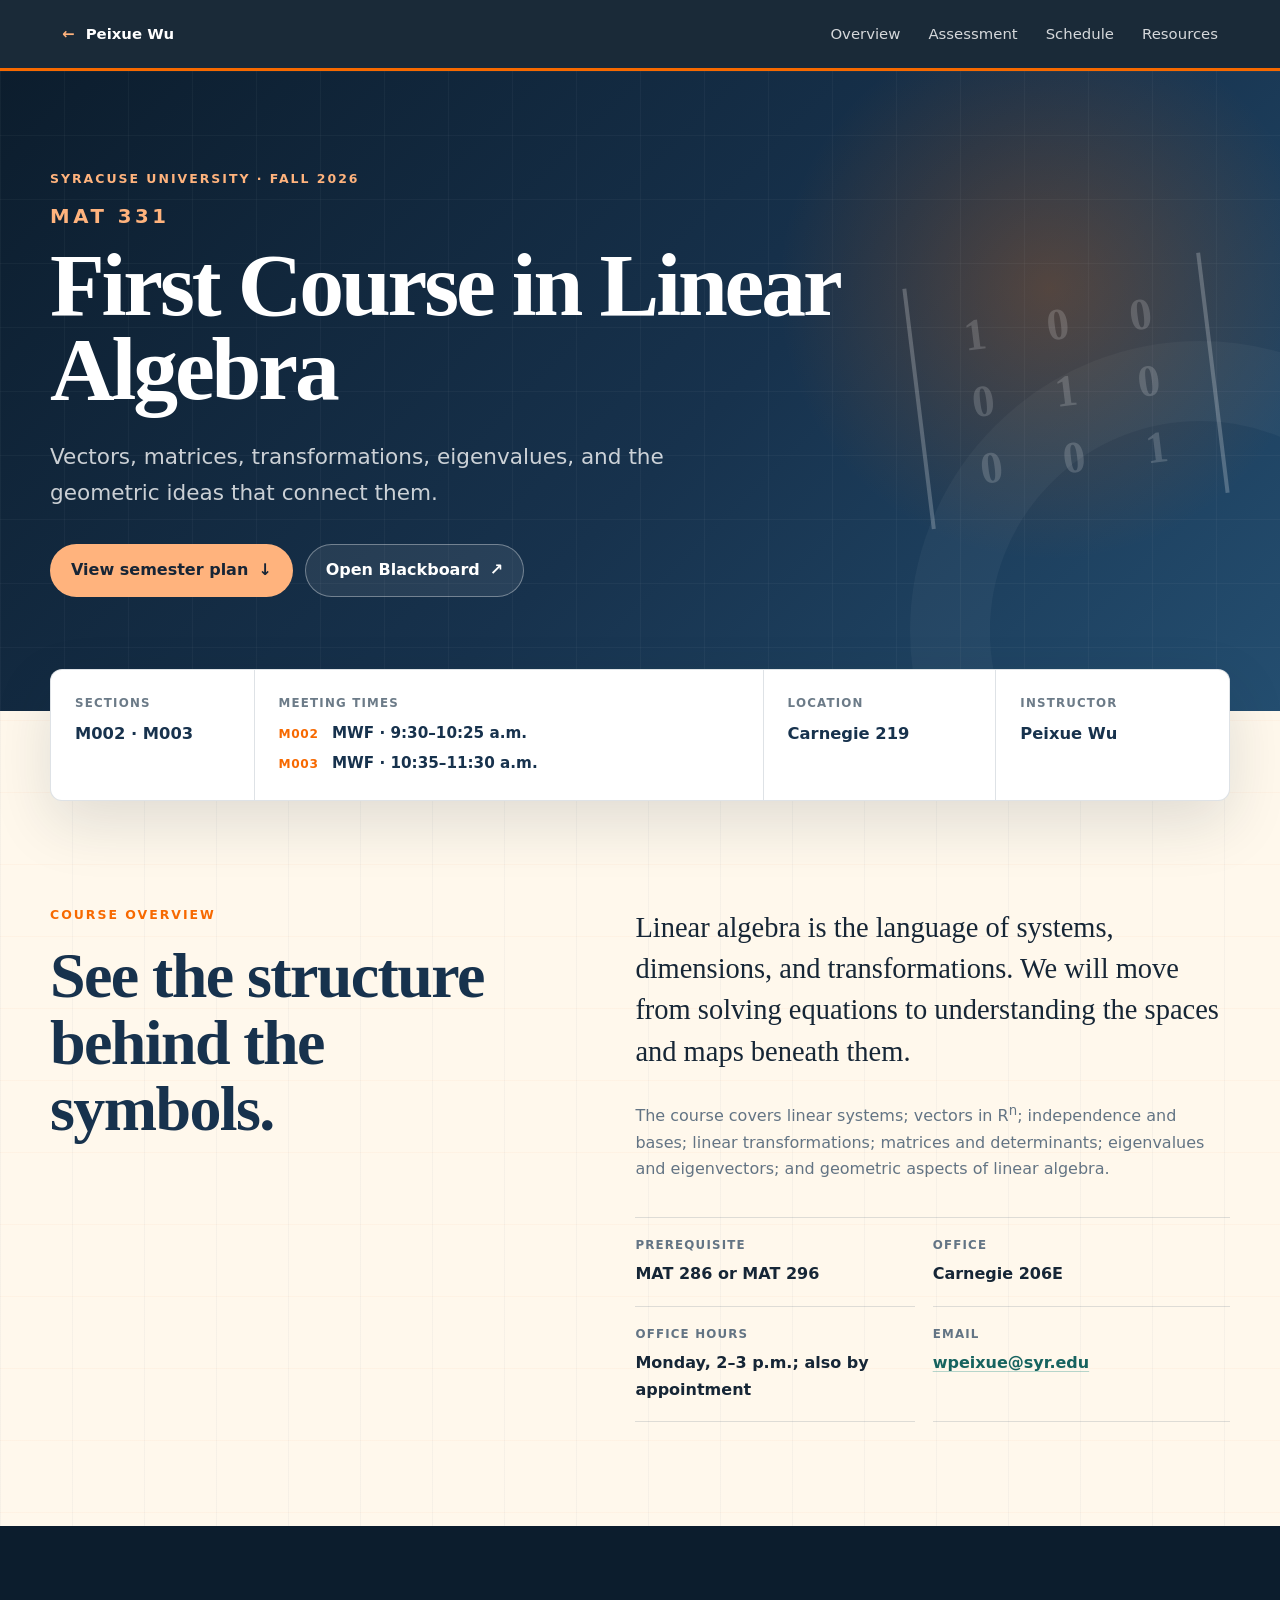
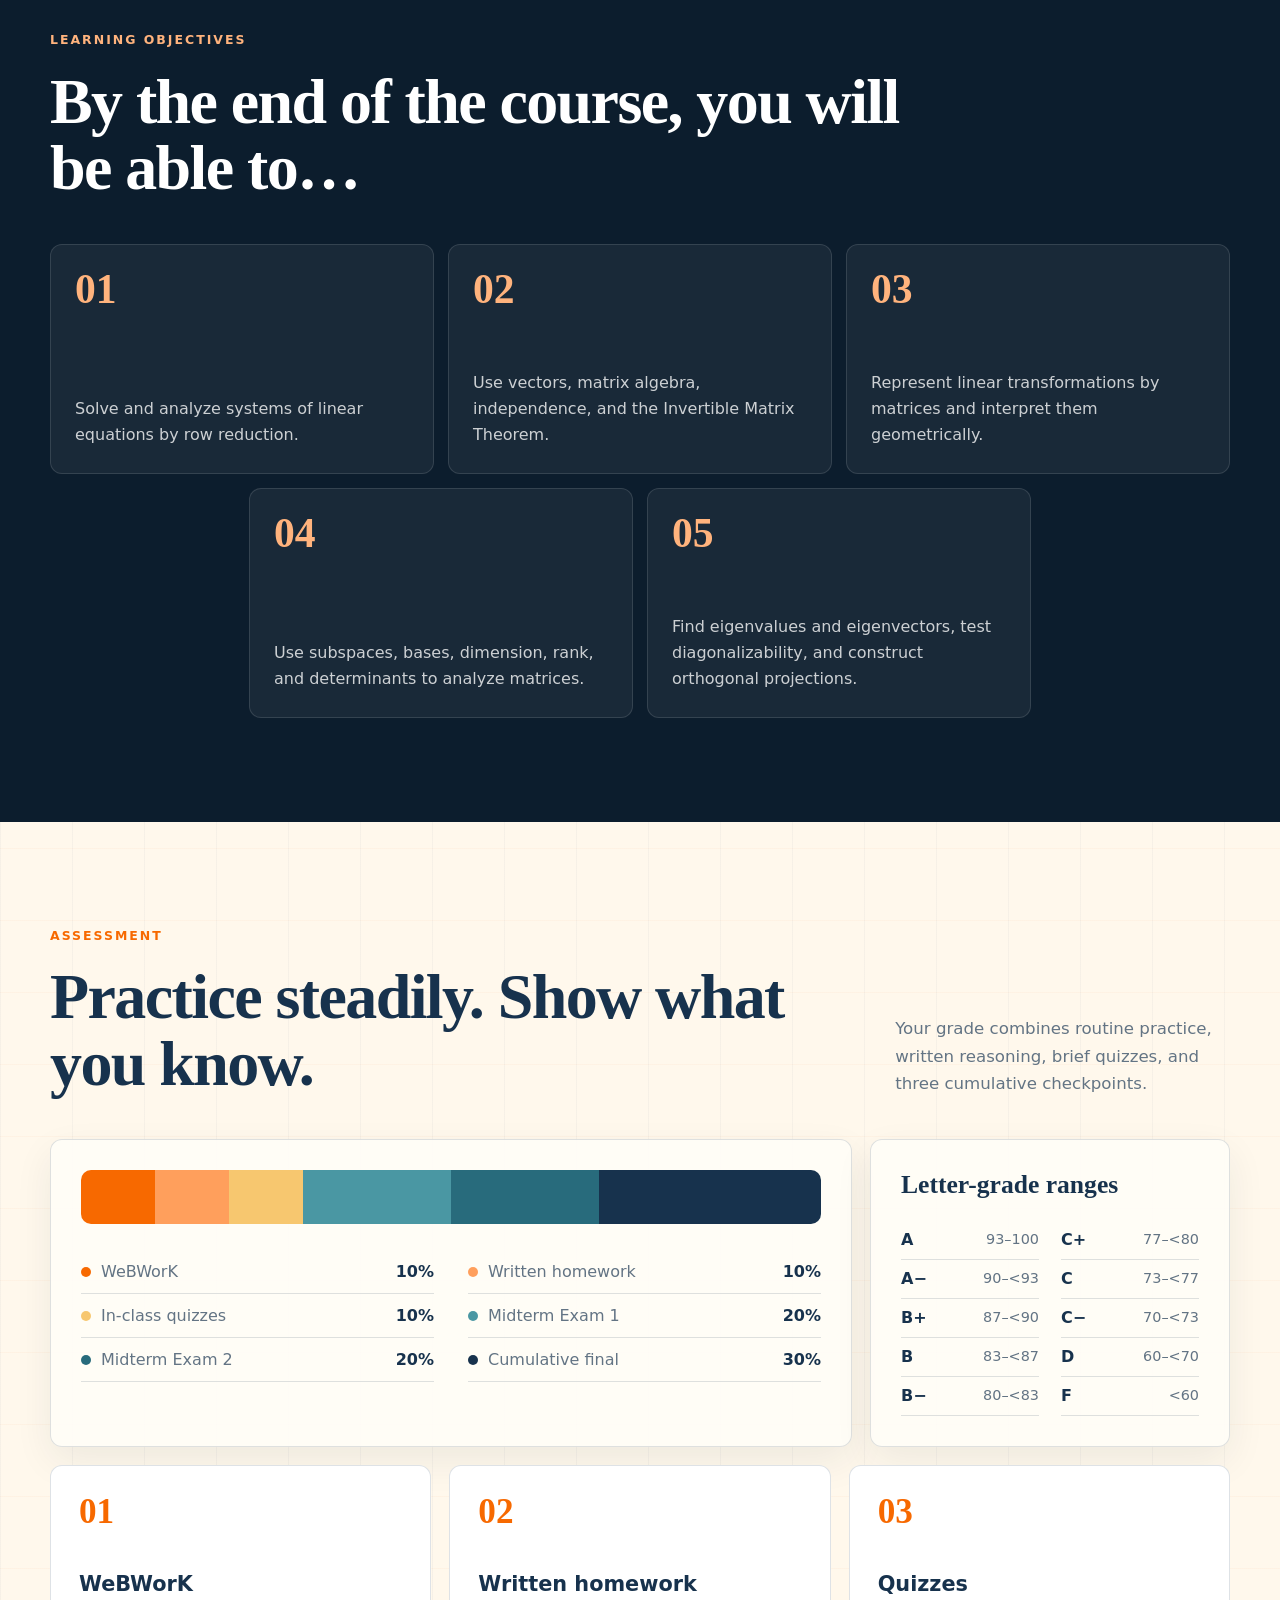
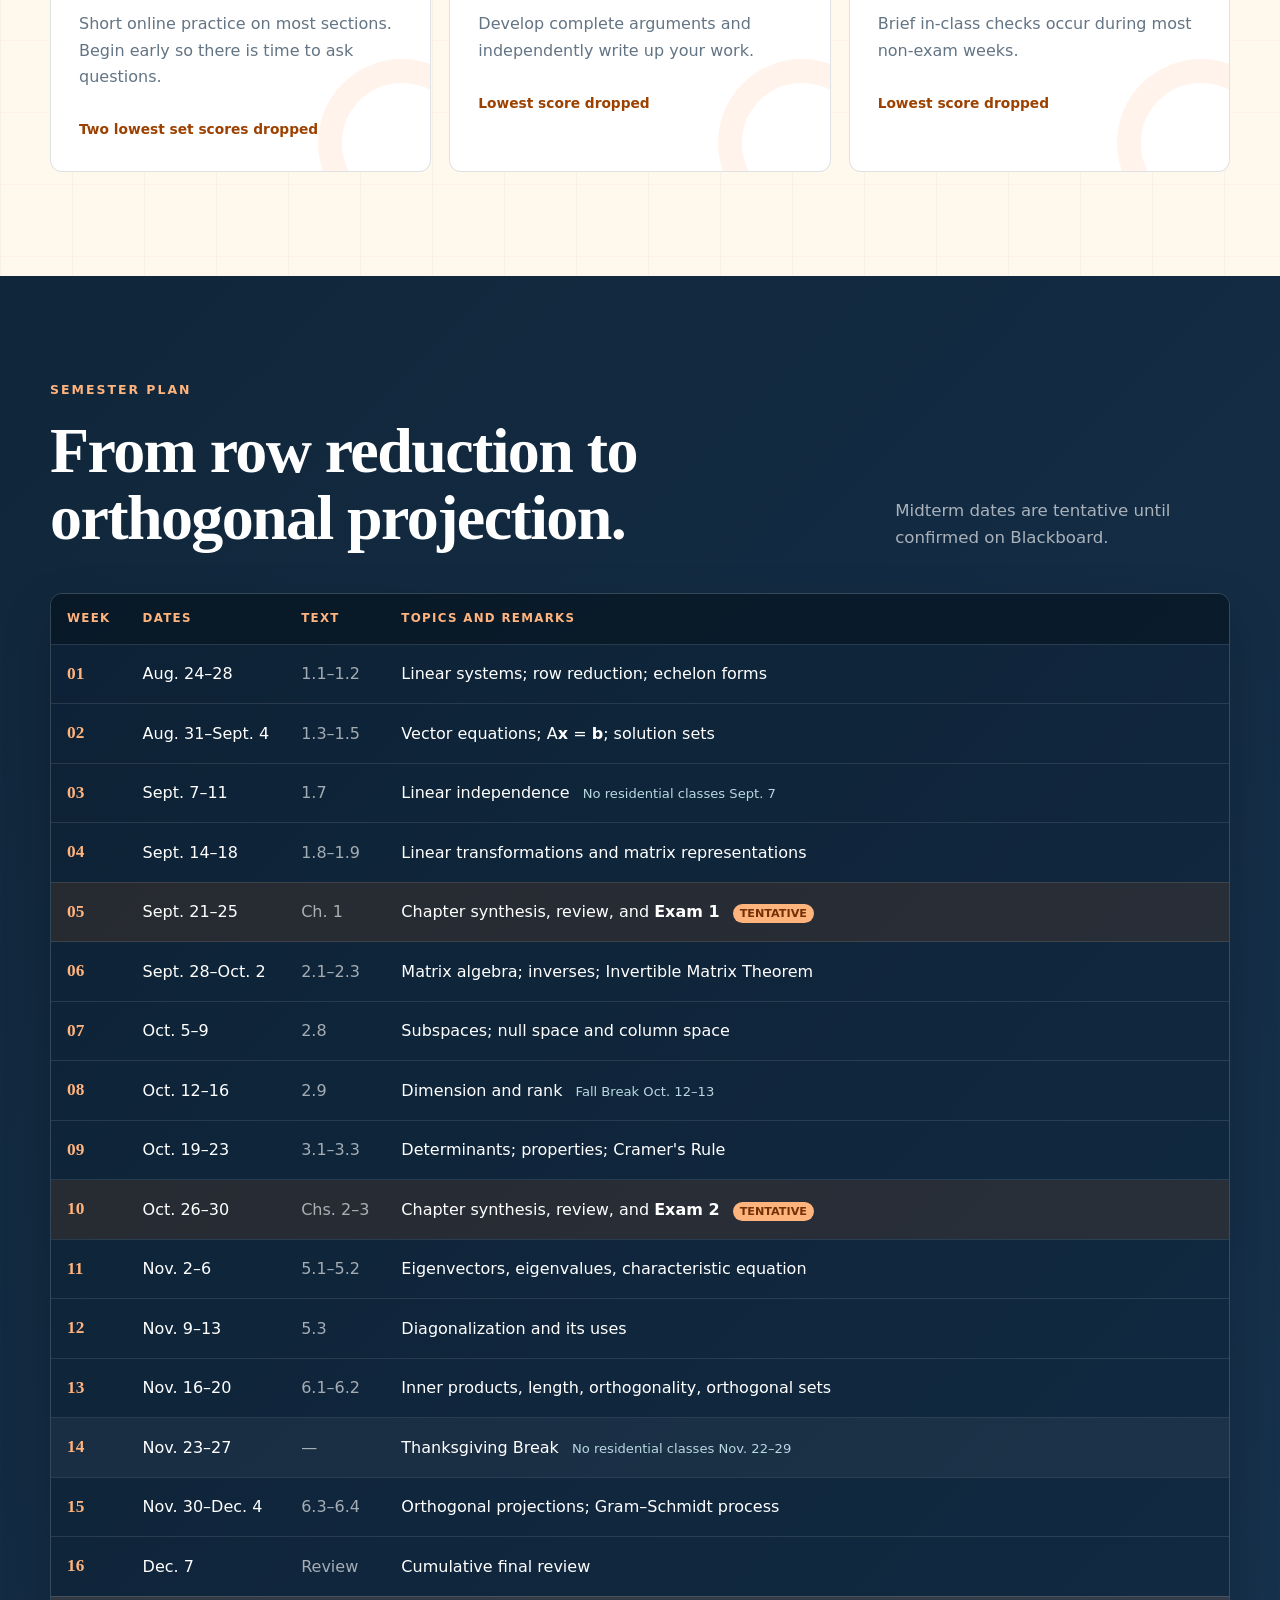
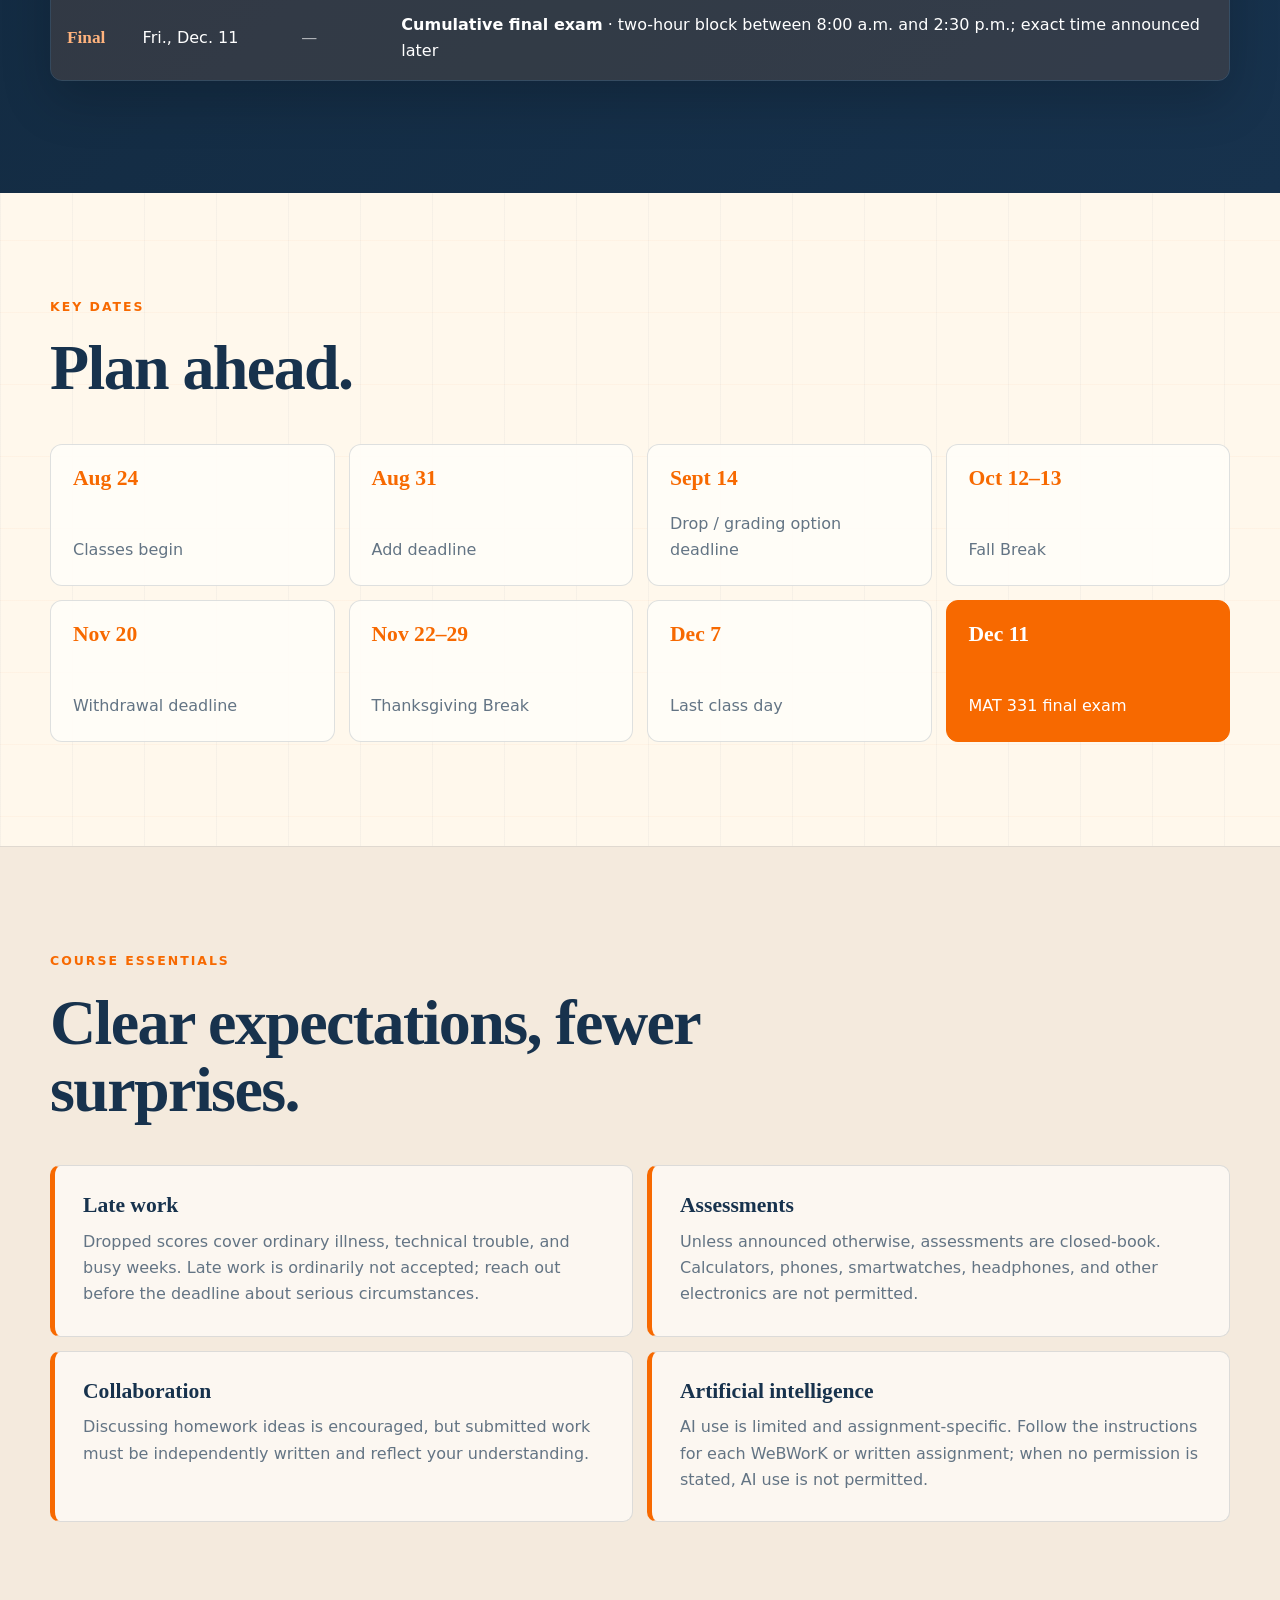
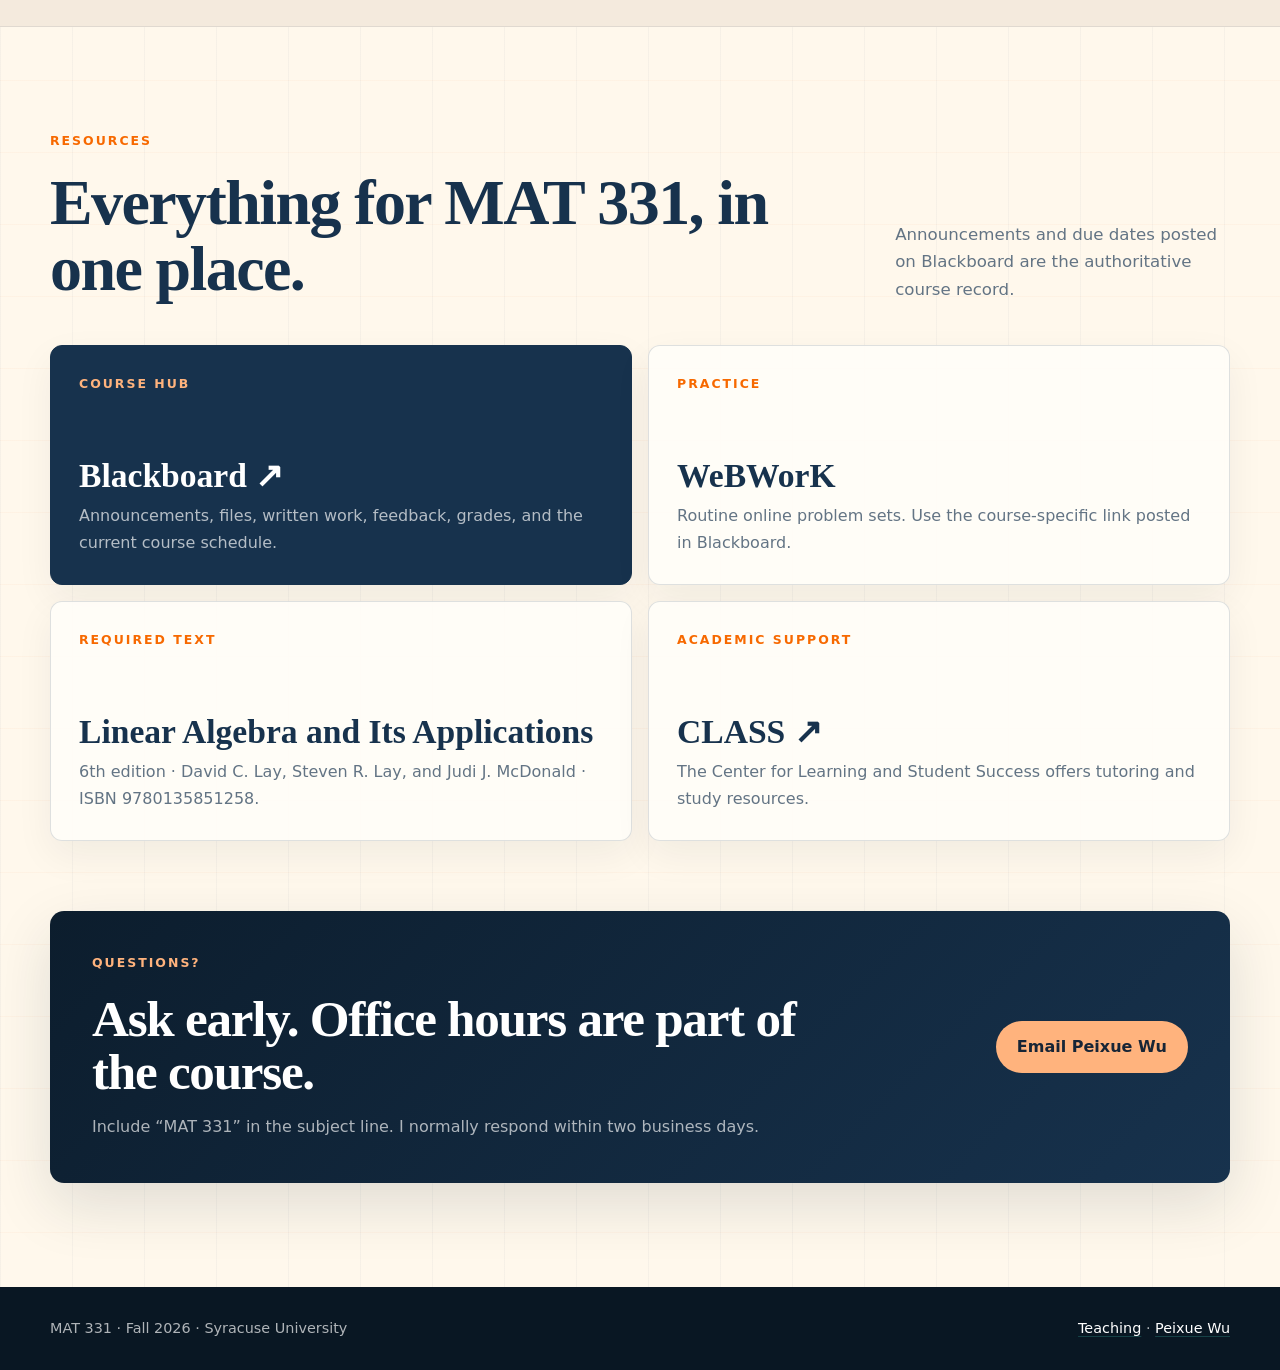
==== commit e7a3f082: "Add MAT 331 section M003" ====
--- a/mat331/index.html
+++ b/mat331/index.html
@@ -55,8 +55,14 @@
     </section>
 
     <section class="course-facts" aria-label="Course facts">
-      <article><span>Section</span><strong>M002</strong></article>
-      <article><span>Meeting</span><strong>MWF · 9:30–10:25 a.m.</strong></article>
+      <article><span>Sections</span><strong>M002 · M003</strong></article>
+      <article class="meeting-fact">
+        <span>Meeting times</span>
+        <div class="meeting-list">
+          <strong><b>M002</b> MWF · 9:30–10:25 a.m.</strong>
+          <strong><b>M003</b> MWF · 10:35–11:30 a.m.</strong>
+        </div>
+      </article>
       <article><span>Location</span><strong>Carnegie 219</strong></article>
       <article><span>Instructor</span><strong>Peixue Wu</strong></article>
     </section>
--- a/assets/mat331.css
+++ b/assets/mat331.css
@@ -161,7 +161,7 @@
   width: min(1180px, calc(100% - 40px));
   margin: -42px auto 0;
   display: grid;
-  grid-template-columns: .6fr 1.35fr .9fr .8fr;
+  grid-template-columns: .7fr 1.75fr .8fr .8fr;
   background: #fff;
   border: 1px solid var(--course-line);
   border-radius: 12px;
@@ -171,6 +171,9 @@
 .course-facts article:last-child { border-right: 0; }
 .course-facts span { display: block; color: #6c7b88; font-size: .74rem; font-weight: 850; letter-spacing: .1em; text-transform: uppercase; }
 .course-facts strong { display: block; margin-top: 7px; color: var(--su-blue); font-size: 1.02rem; }
+.meeting-list { margin-top: 7px; display: grid; gap: 5px; }
+.meeting-list strong { margin-top: 0; font-size: .95rem; }
+.meeting-list b { display: inline-block; min-width: 48px; color: var(--su-orange); font-size: .76rem; letter-spacing: .05em; }
 
 .course-section { width: min(1180px, calc(100% - 40px)); margin: 0 auto; padding: 104px 0; }
 .course-section .section-label { color: var(--su-orange); }
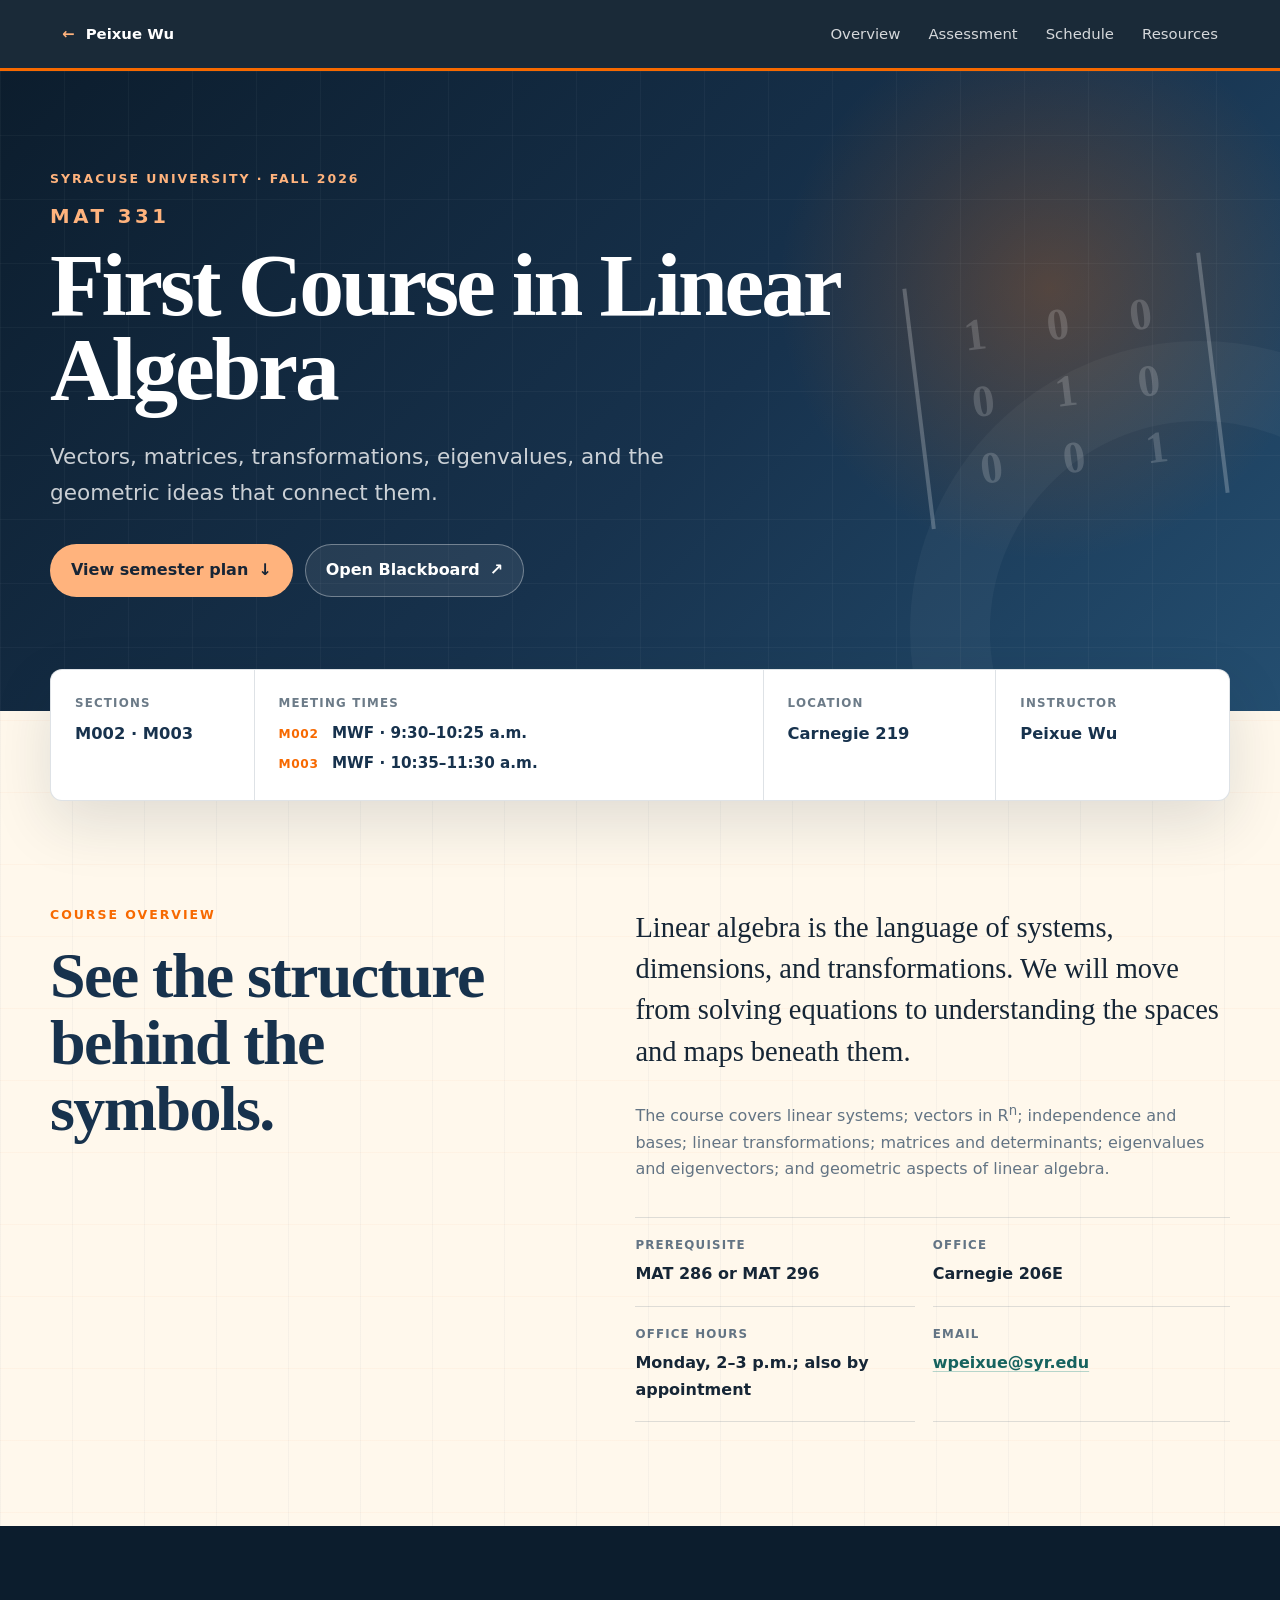
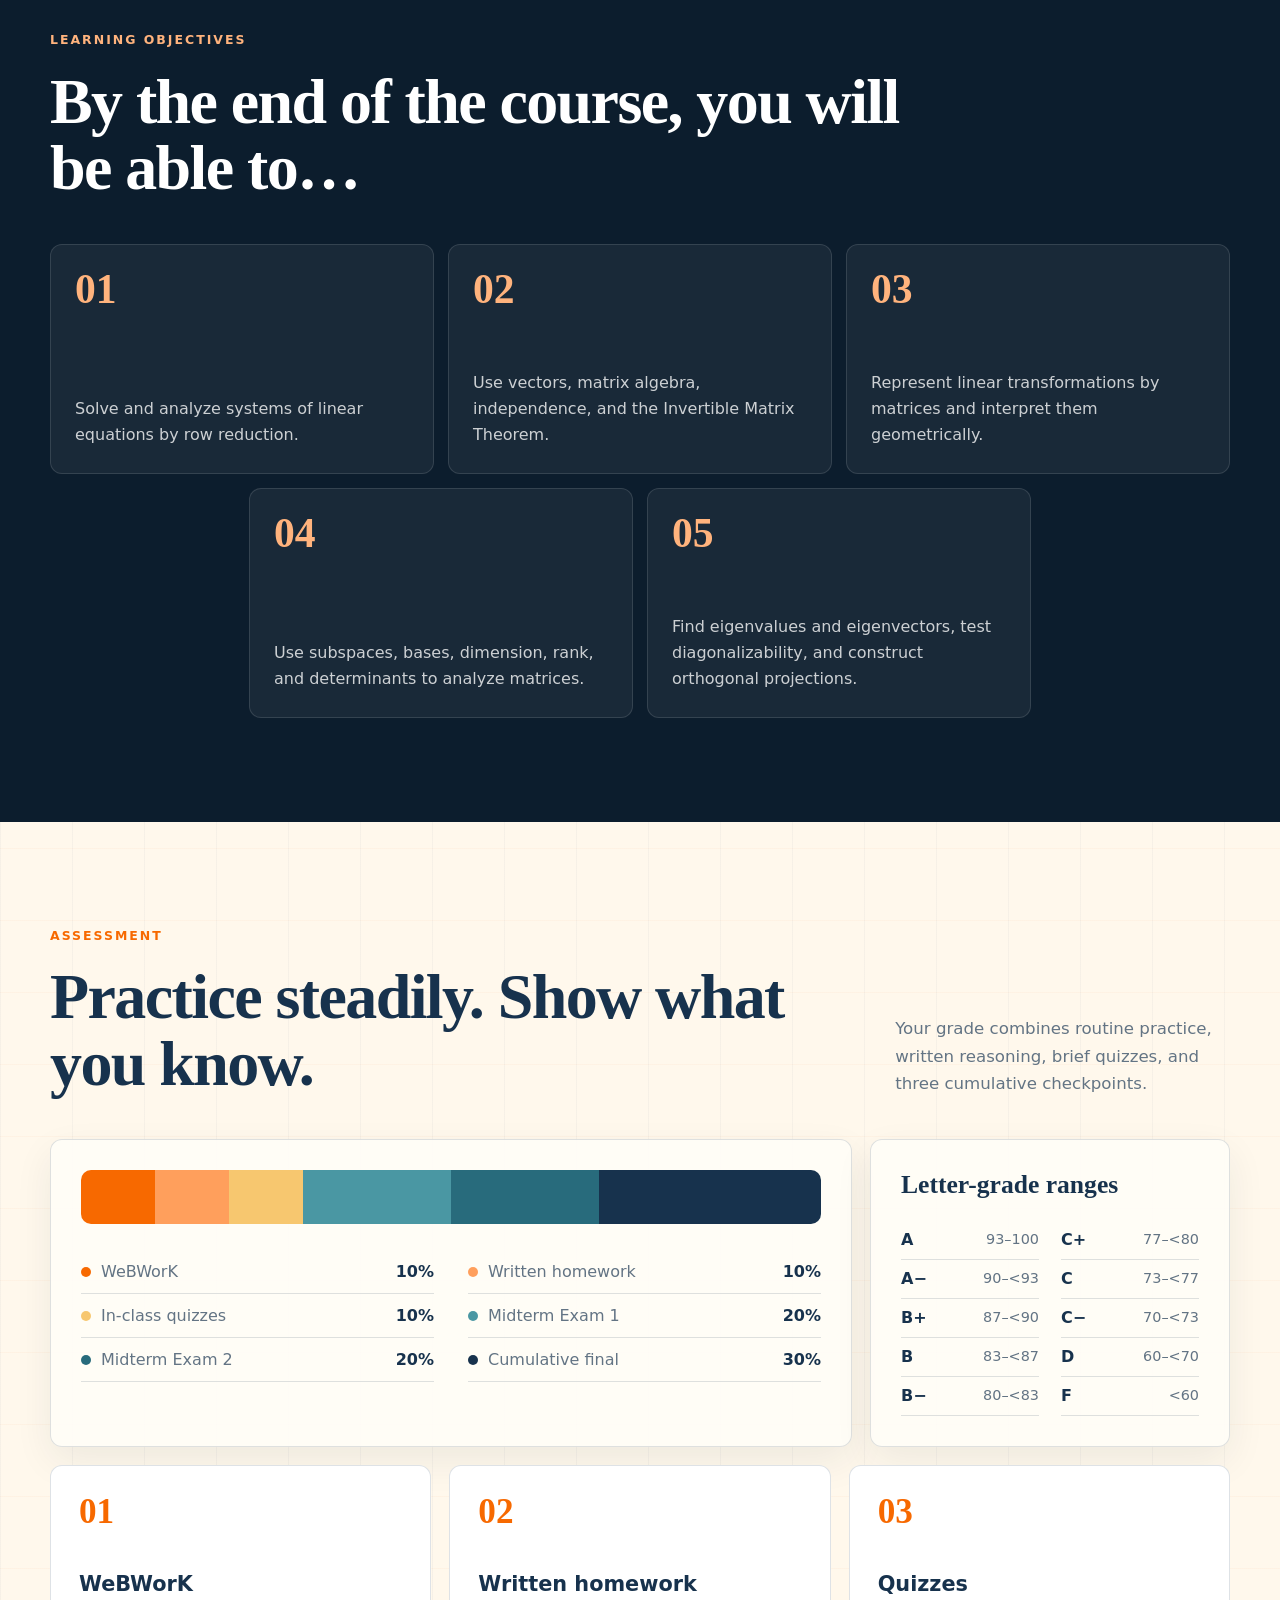
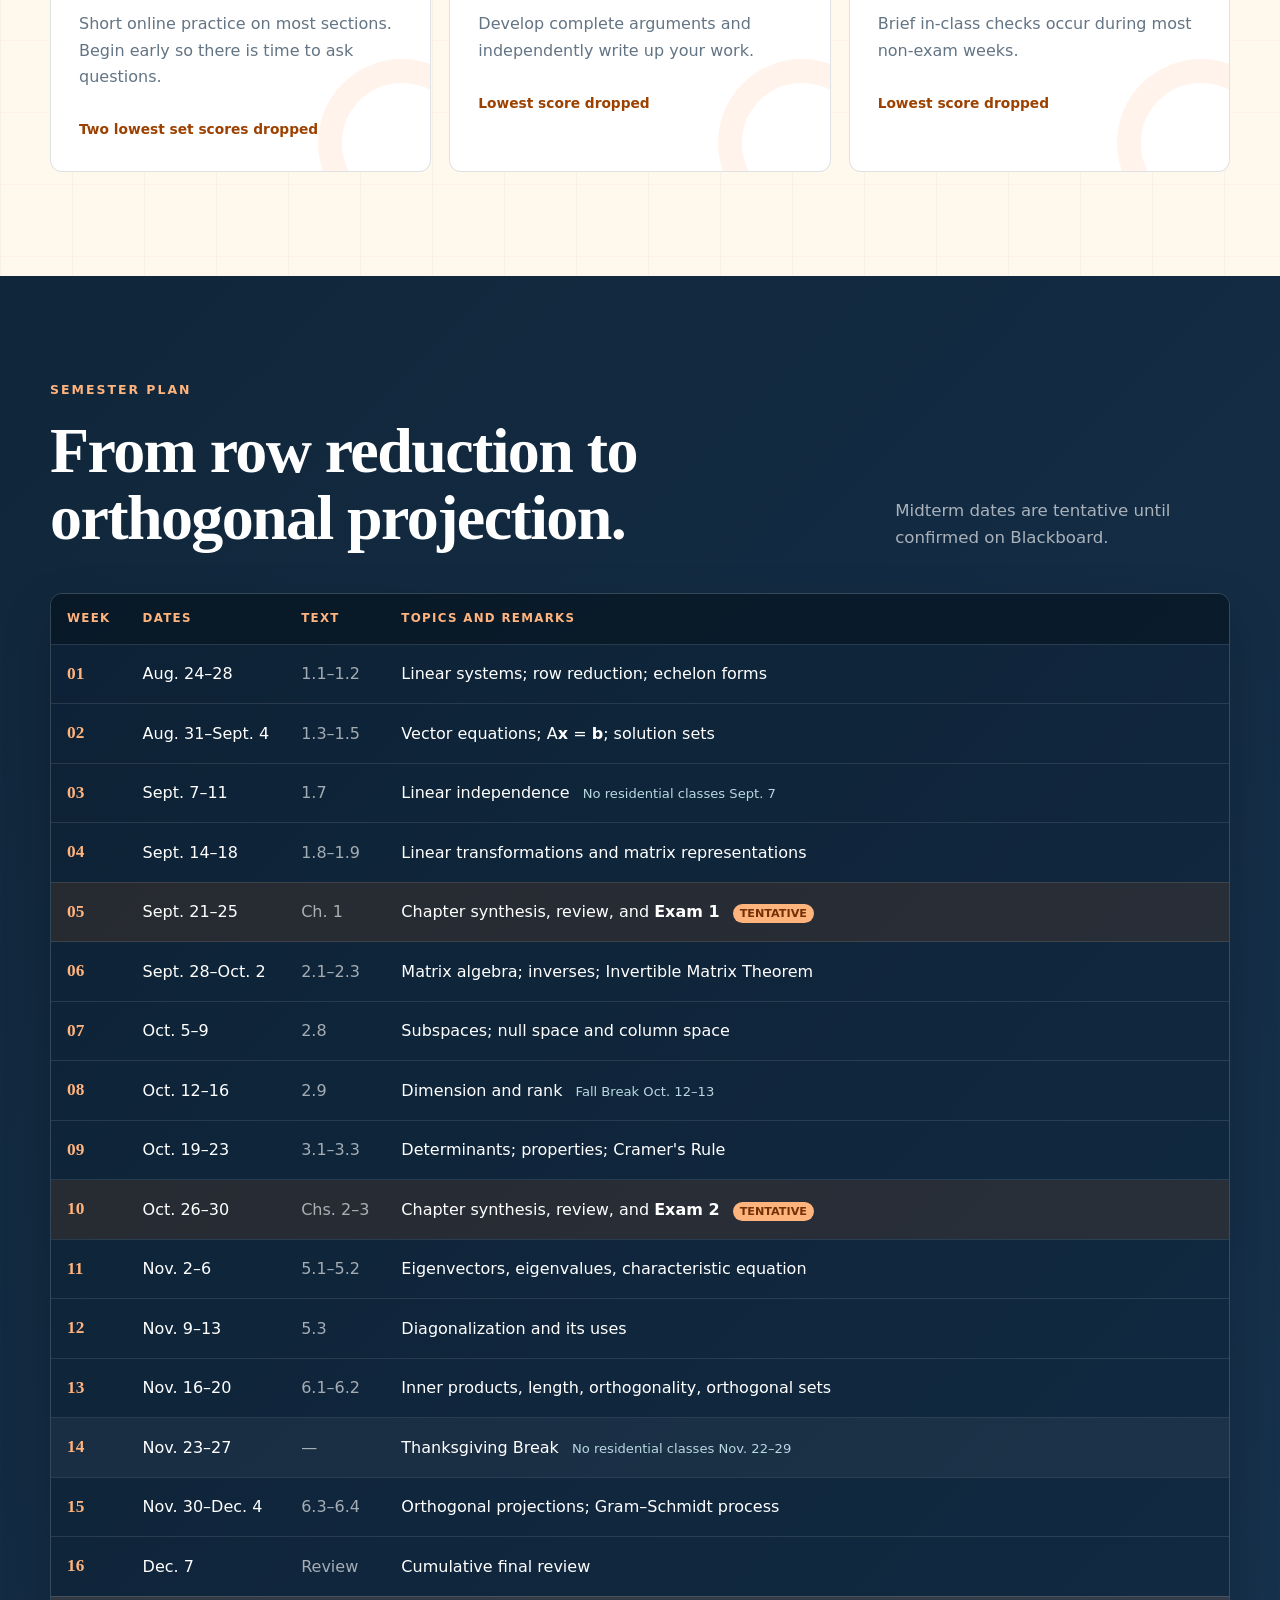
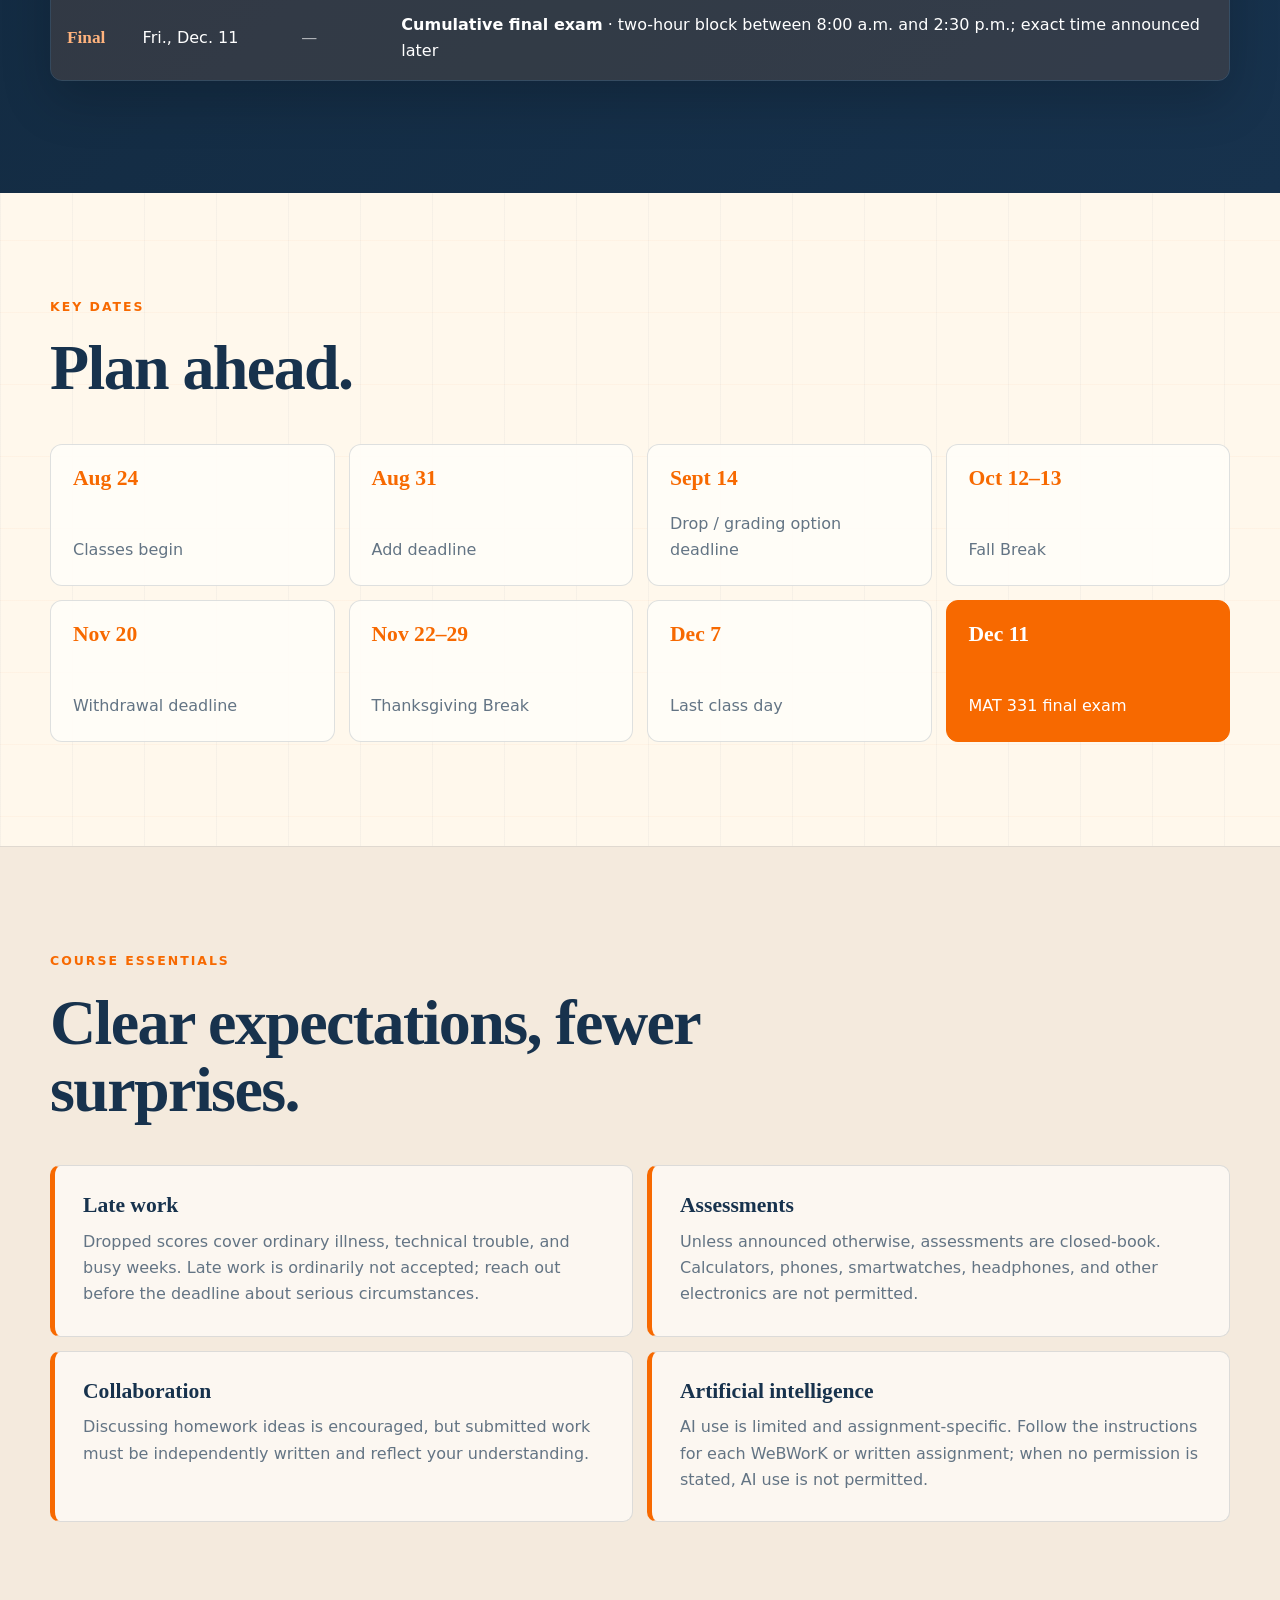
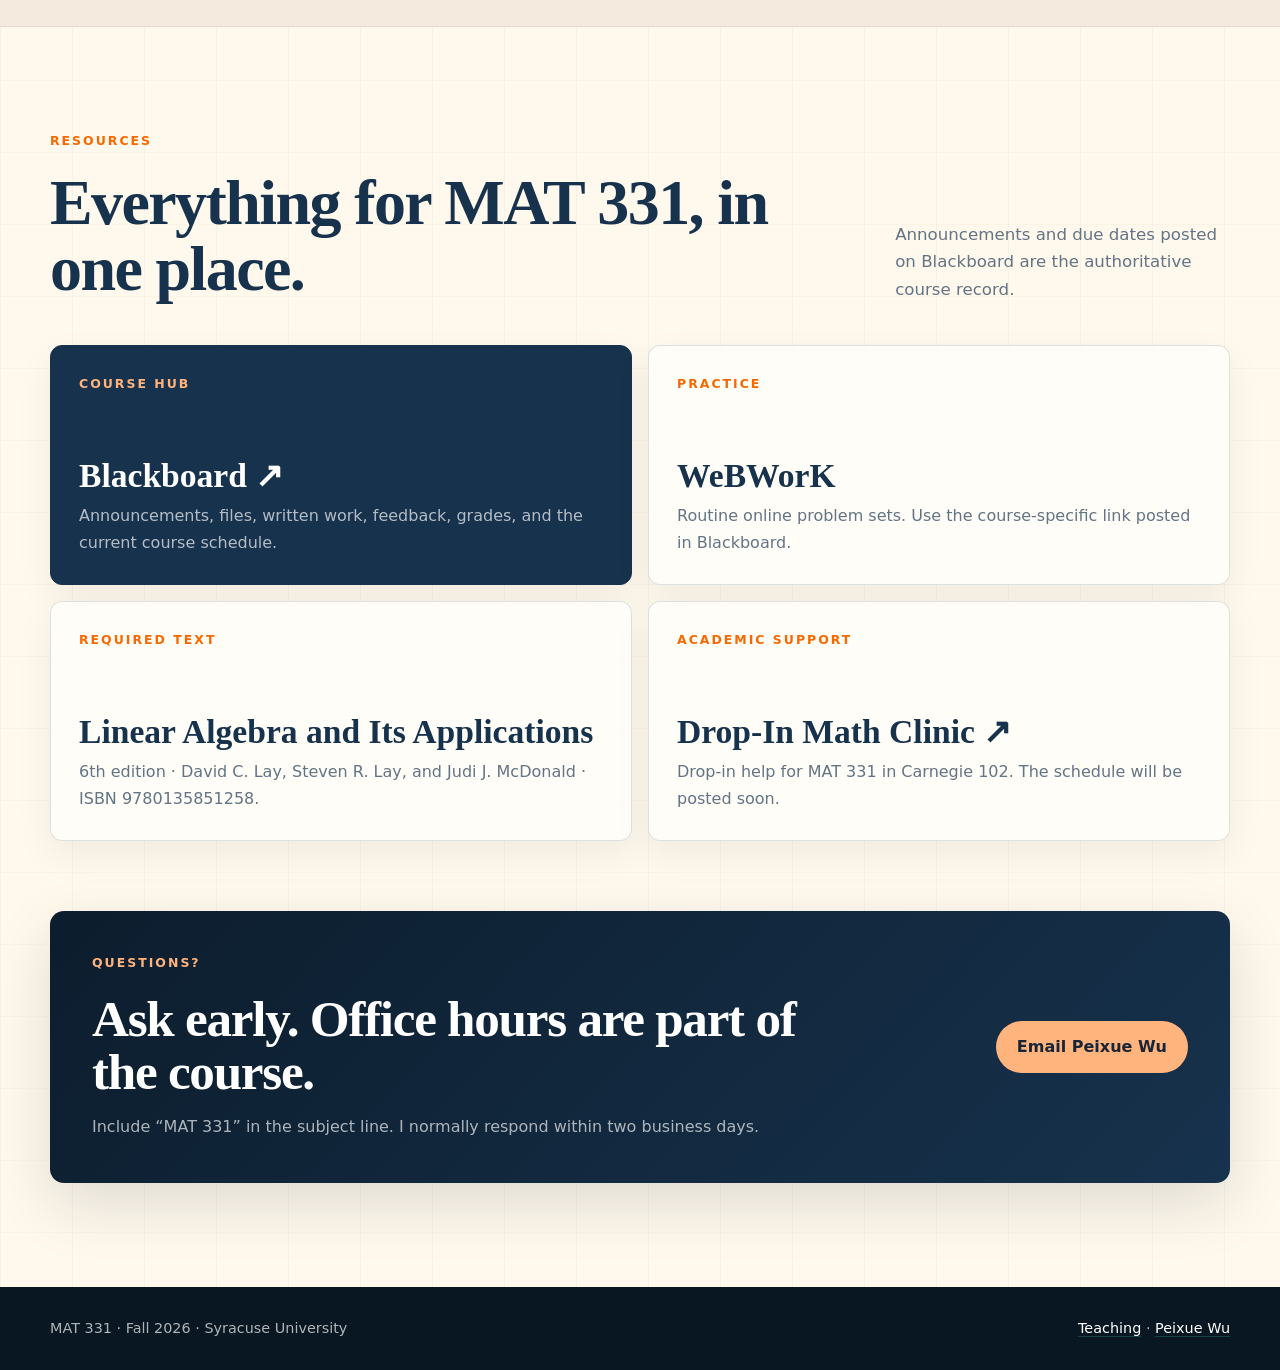
==== commit 2989b34d: "Update MAT 331 academic support resource" ====
--- a/mat331/index.html
+++ b/mat331/index.html
@@ -219,7 +219,7 @@
         <a class="resource-card featured" href="https://blackboard.syracuse.edu/" target="_blank" rel="noopener"><span class="resource-kicker">Course hub</span><h3>Blackboard <span aria-hidden="true">↗</span></h3><p>Announcements, files, written work, feedback, grades, and the current course schedule.</p></a>
         <article class="resource-card"><span class="resource-kicker">Practice</span><h3>WeBWorK</h3><p>Routine online problem sets. Use the course-specific link posted in Blackboard.</p></article>
         <article class="resource-card"><span class="resource-kicker">Required text</span><h3>Linear Algebra and Its Applications</h3><p>6th edition · David C. Lay, Steven R. Lay, and Judi J. McDonald · ISBN 9780135851258.</p></article>
-        <a class="resource-card" href="https://class.syr.edu/" target="_blank" rel="noopener"><span class="resource-kicker">Academic support</span><h3>CLASS <span aria-hidden="true">↗</span></h3><p>The Center for Learning and Student Success offers tutoring and study resources.</p></a>
+        <a class="resource-card" href="https://artsandsciences.syracuse.edu/mathematics/undergraduate-studies/math-help/" target="_blank" rel="noopener"><span class="resource-kicker">Academic support</span><h3>Drop-In Math Clinic <span aria-hidden="true">↗</span></h3><p>Drop-in help for MAT 331 in Carnegie 102. The schedule will be posted soon.</p></a>
       </div>
       <div class="contact-cta">
         <div><p class="section-label">Questions?</p><h2>Ask early. Office hours are part of the course.</h2><p>Include “MAT 331” in the subject line. I normally respond within two business days.</p></div>
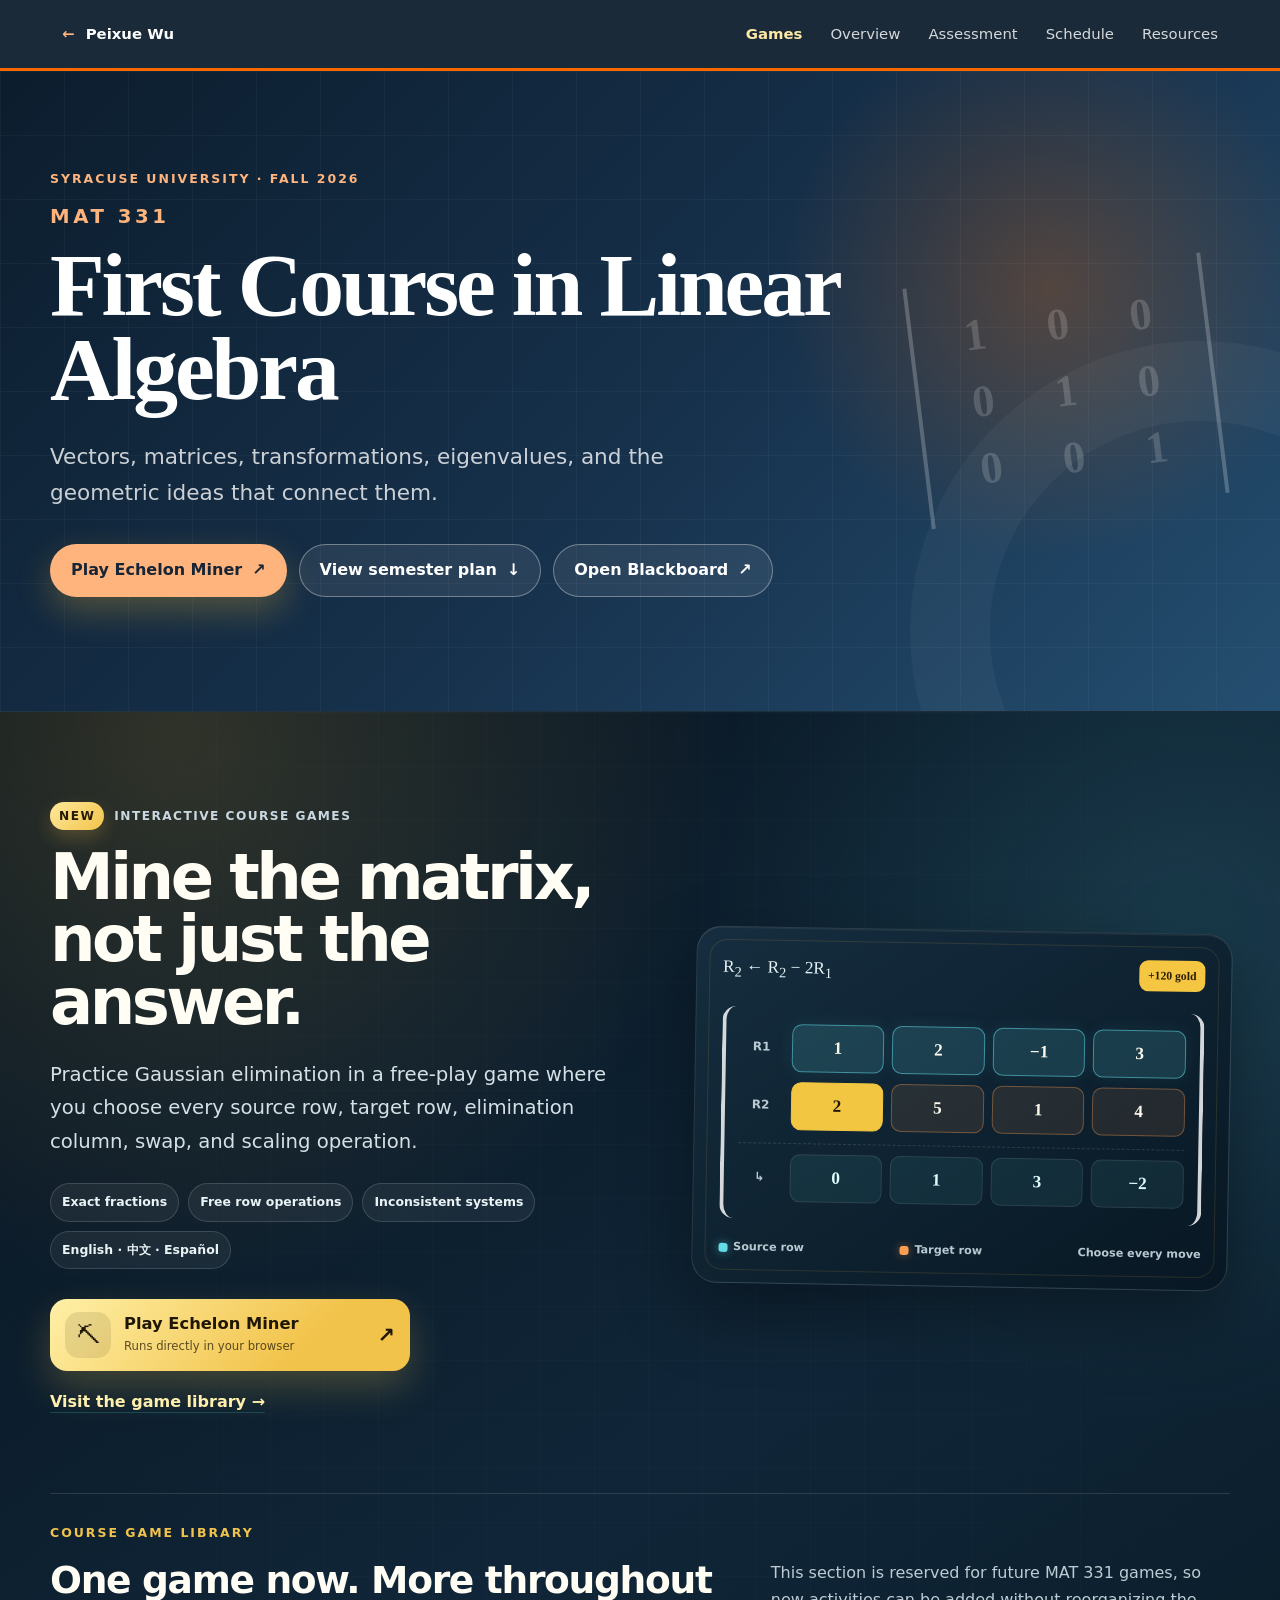
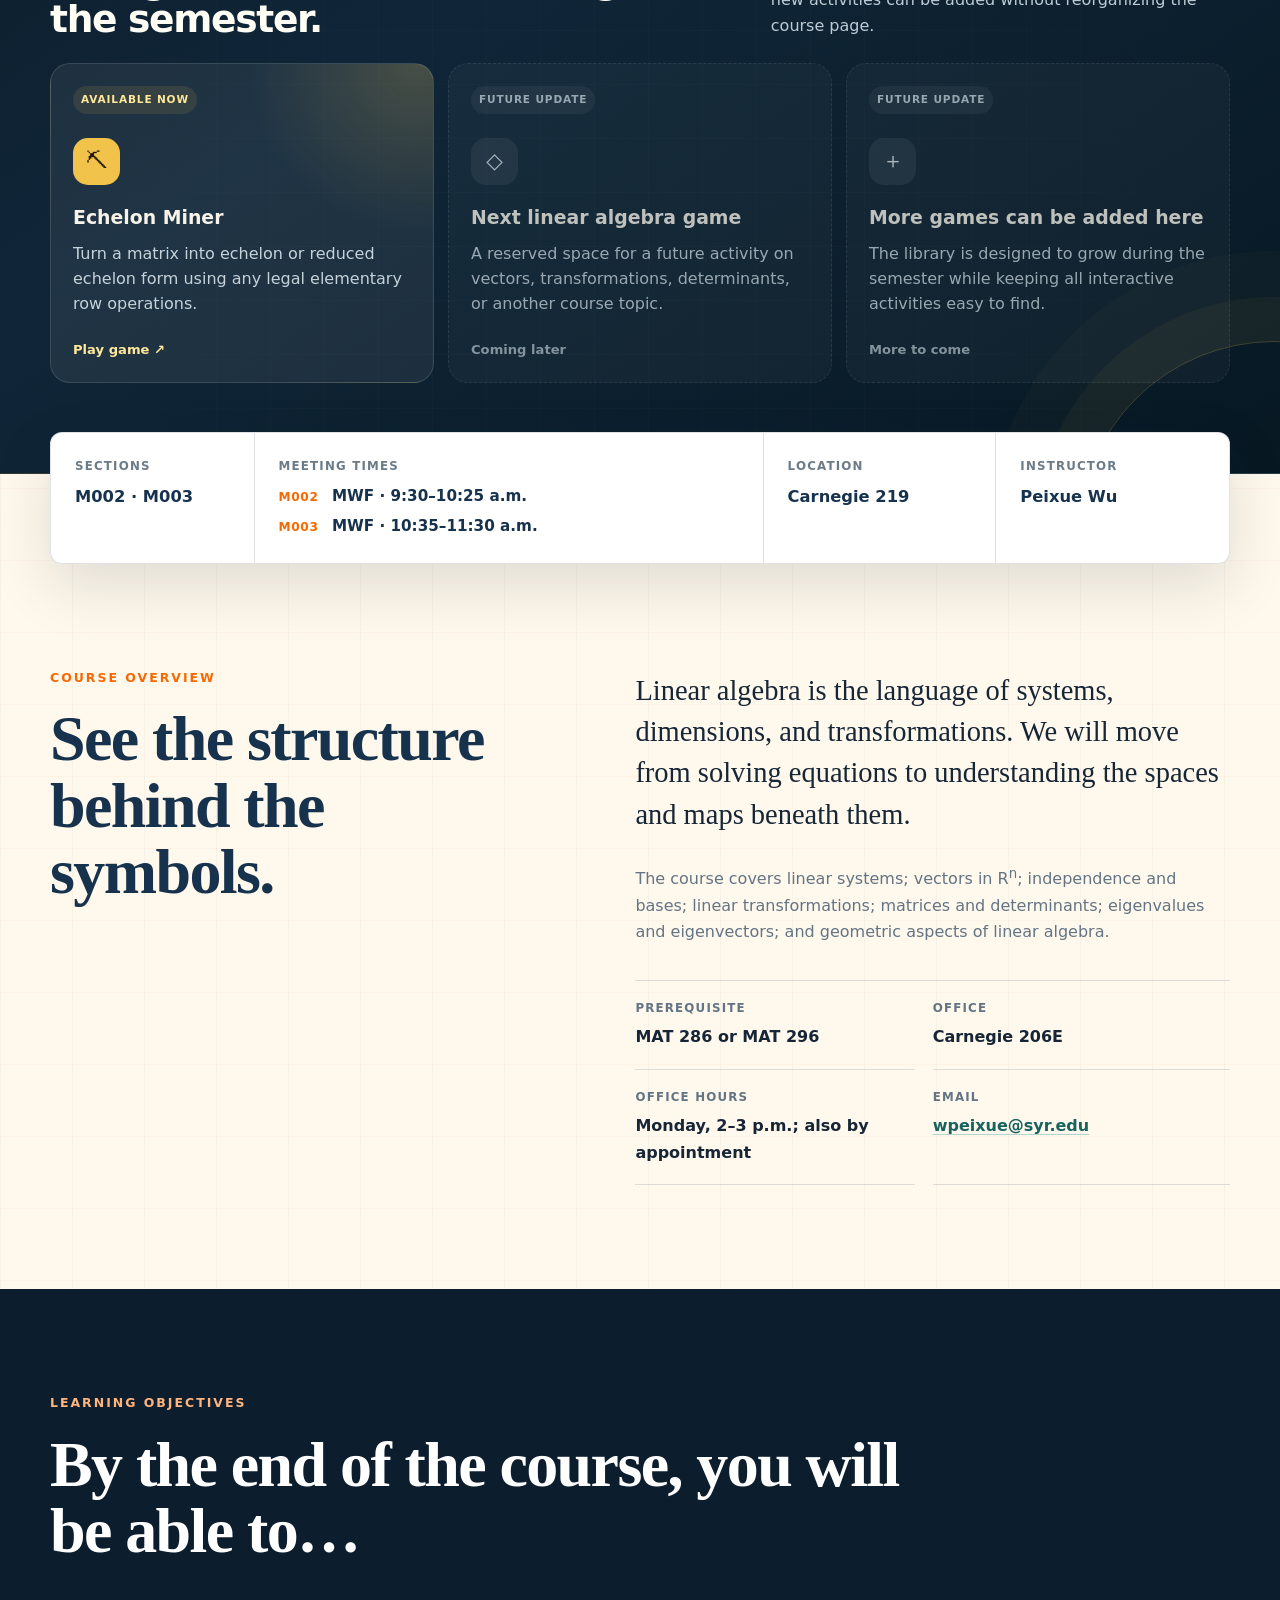
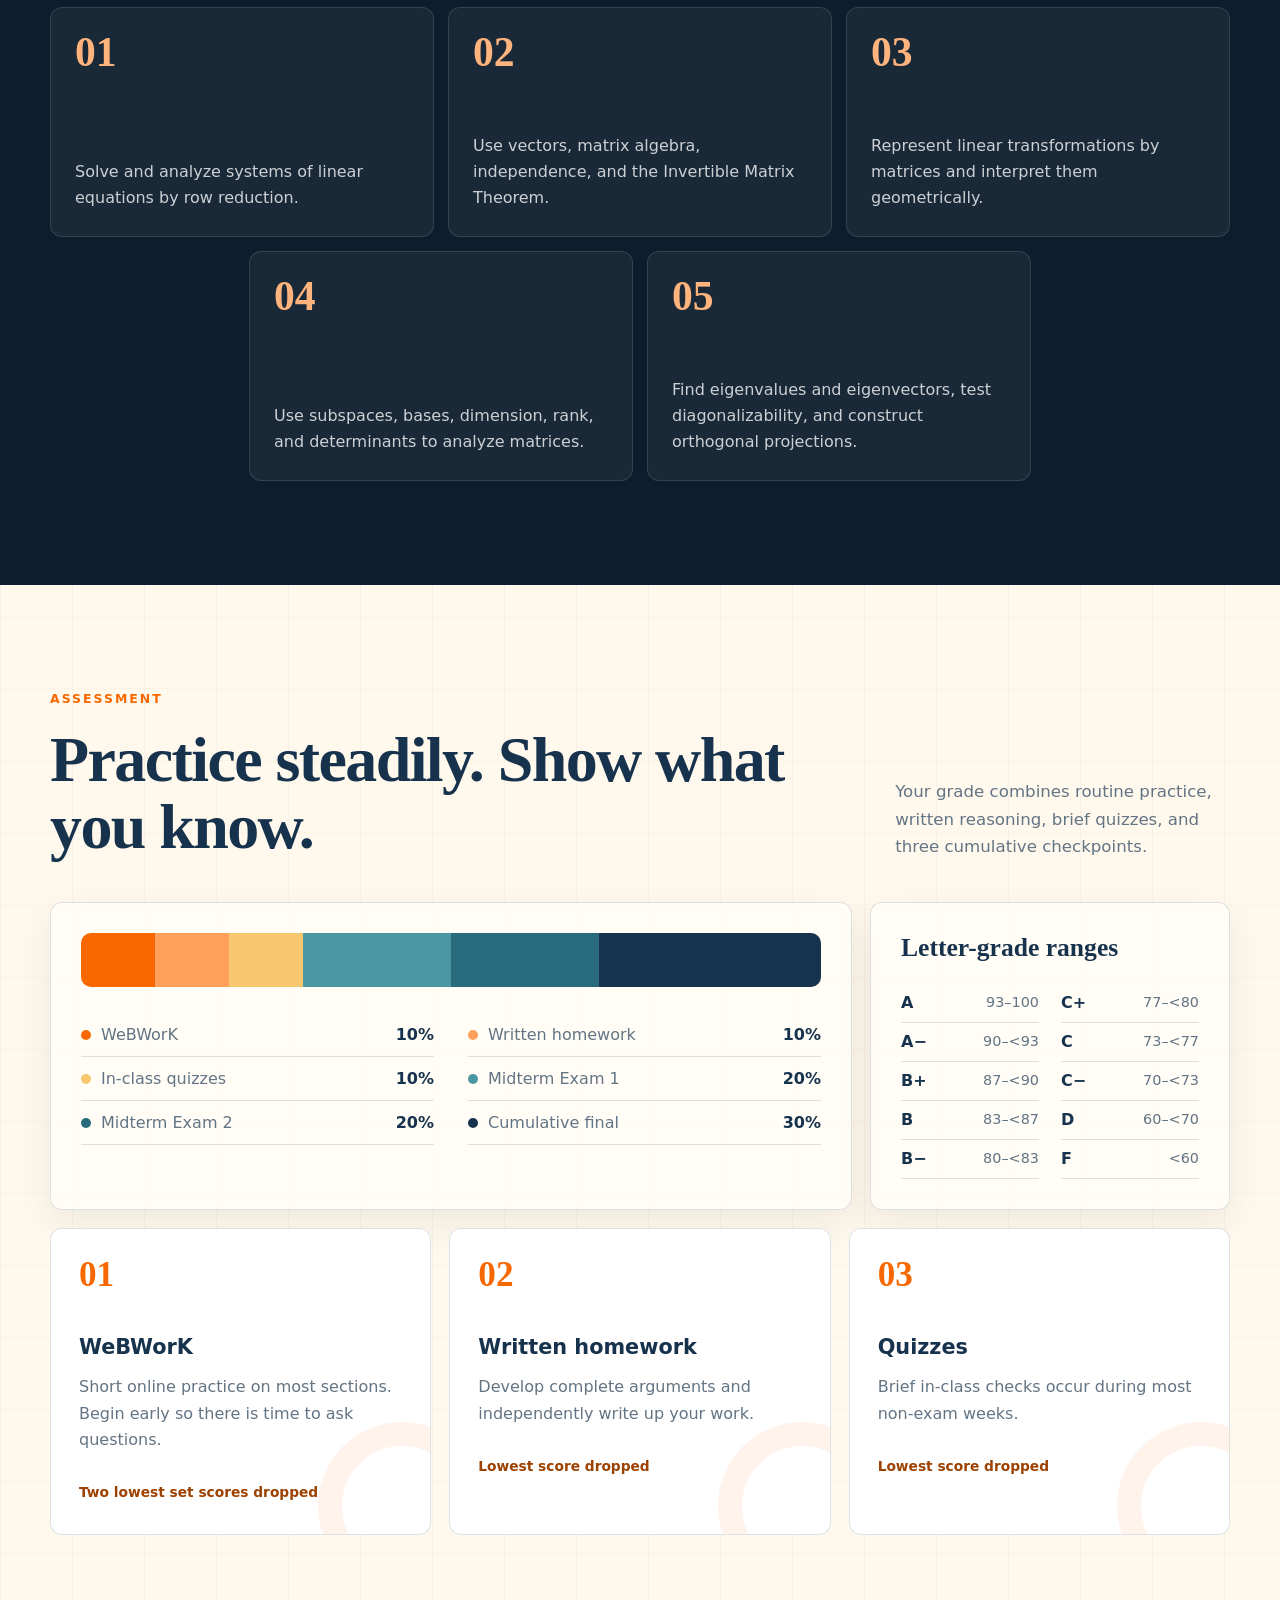
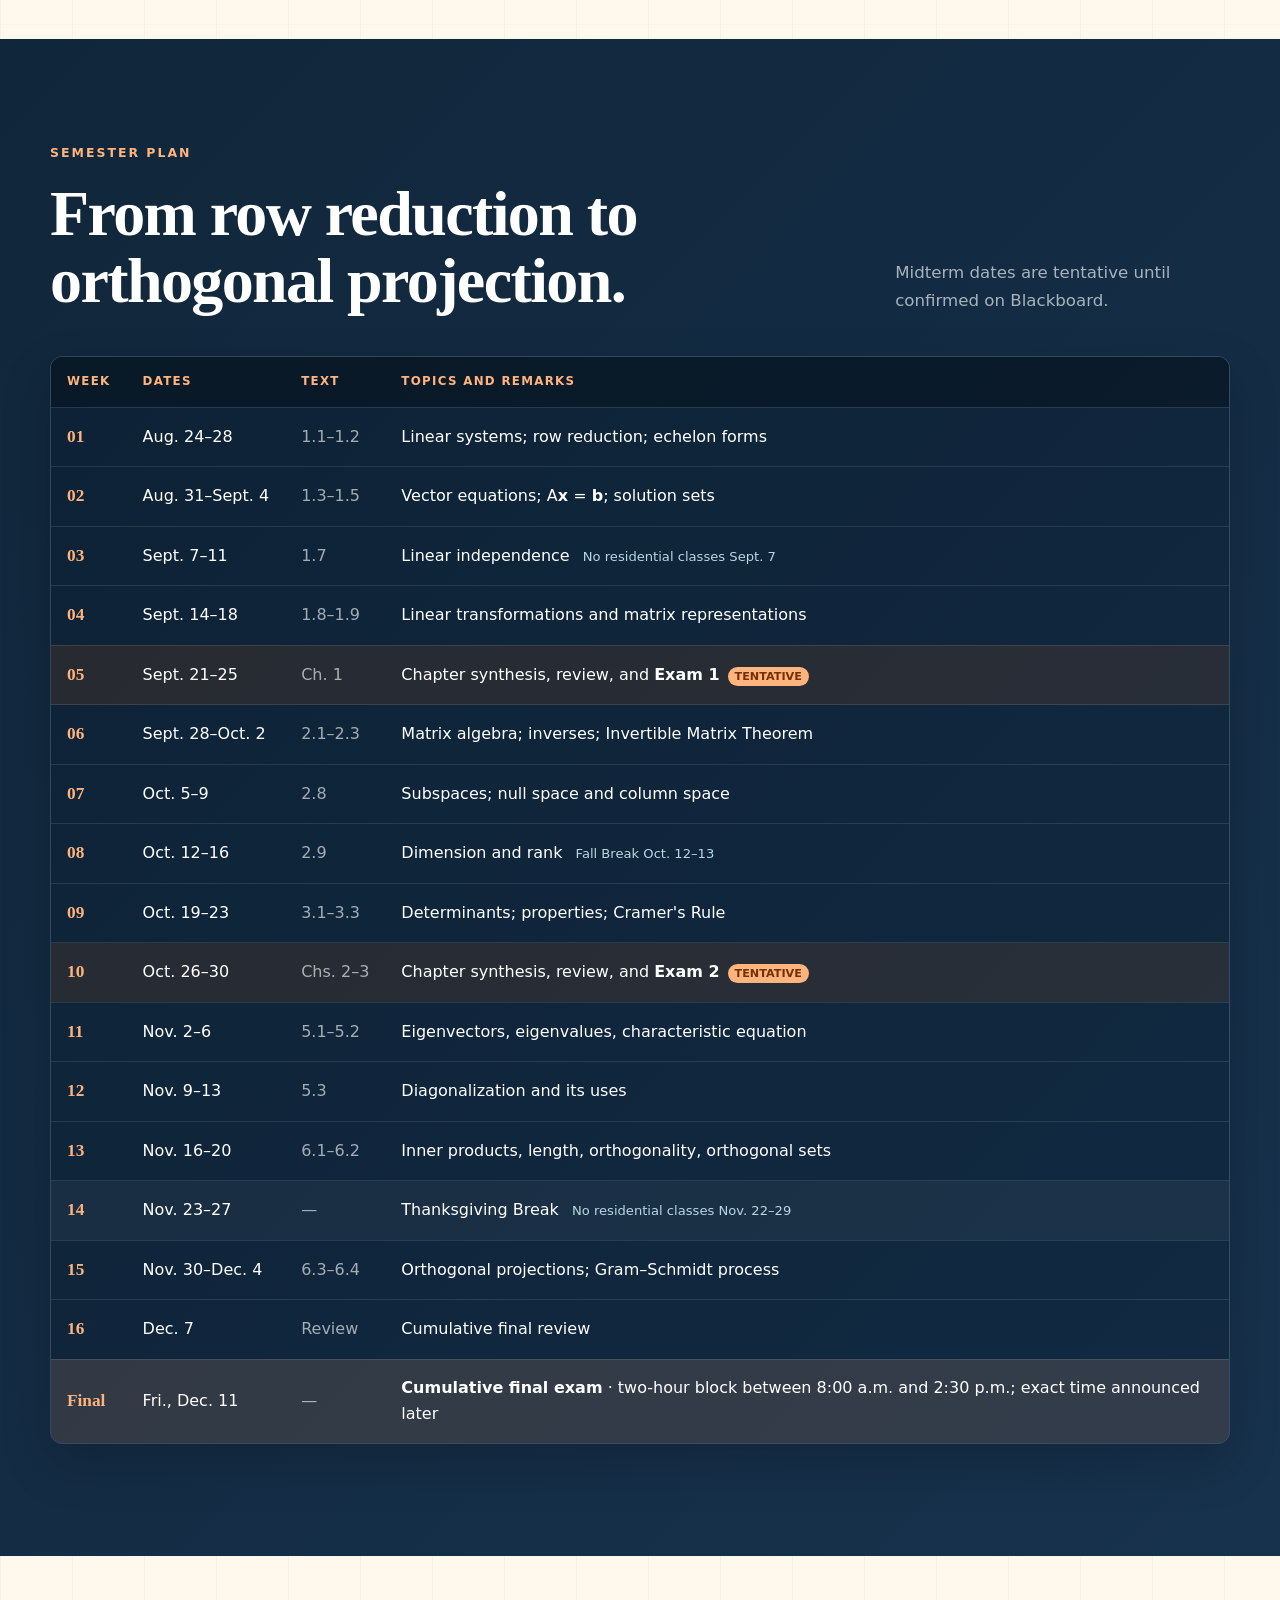
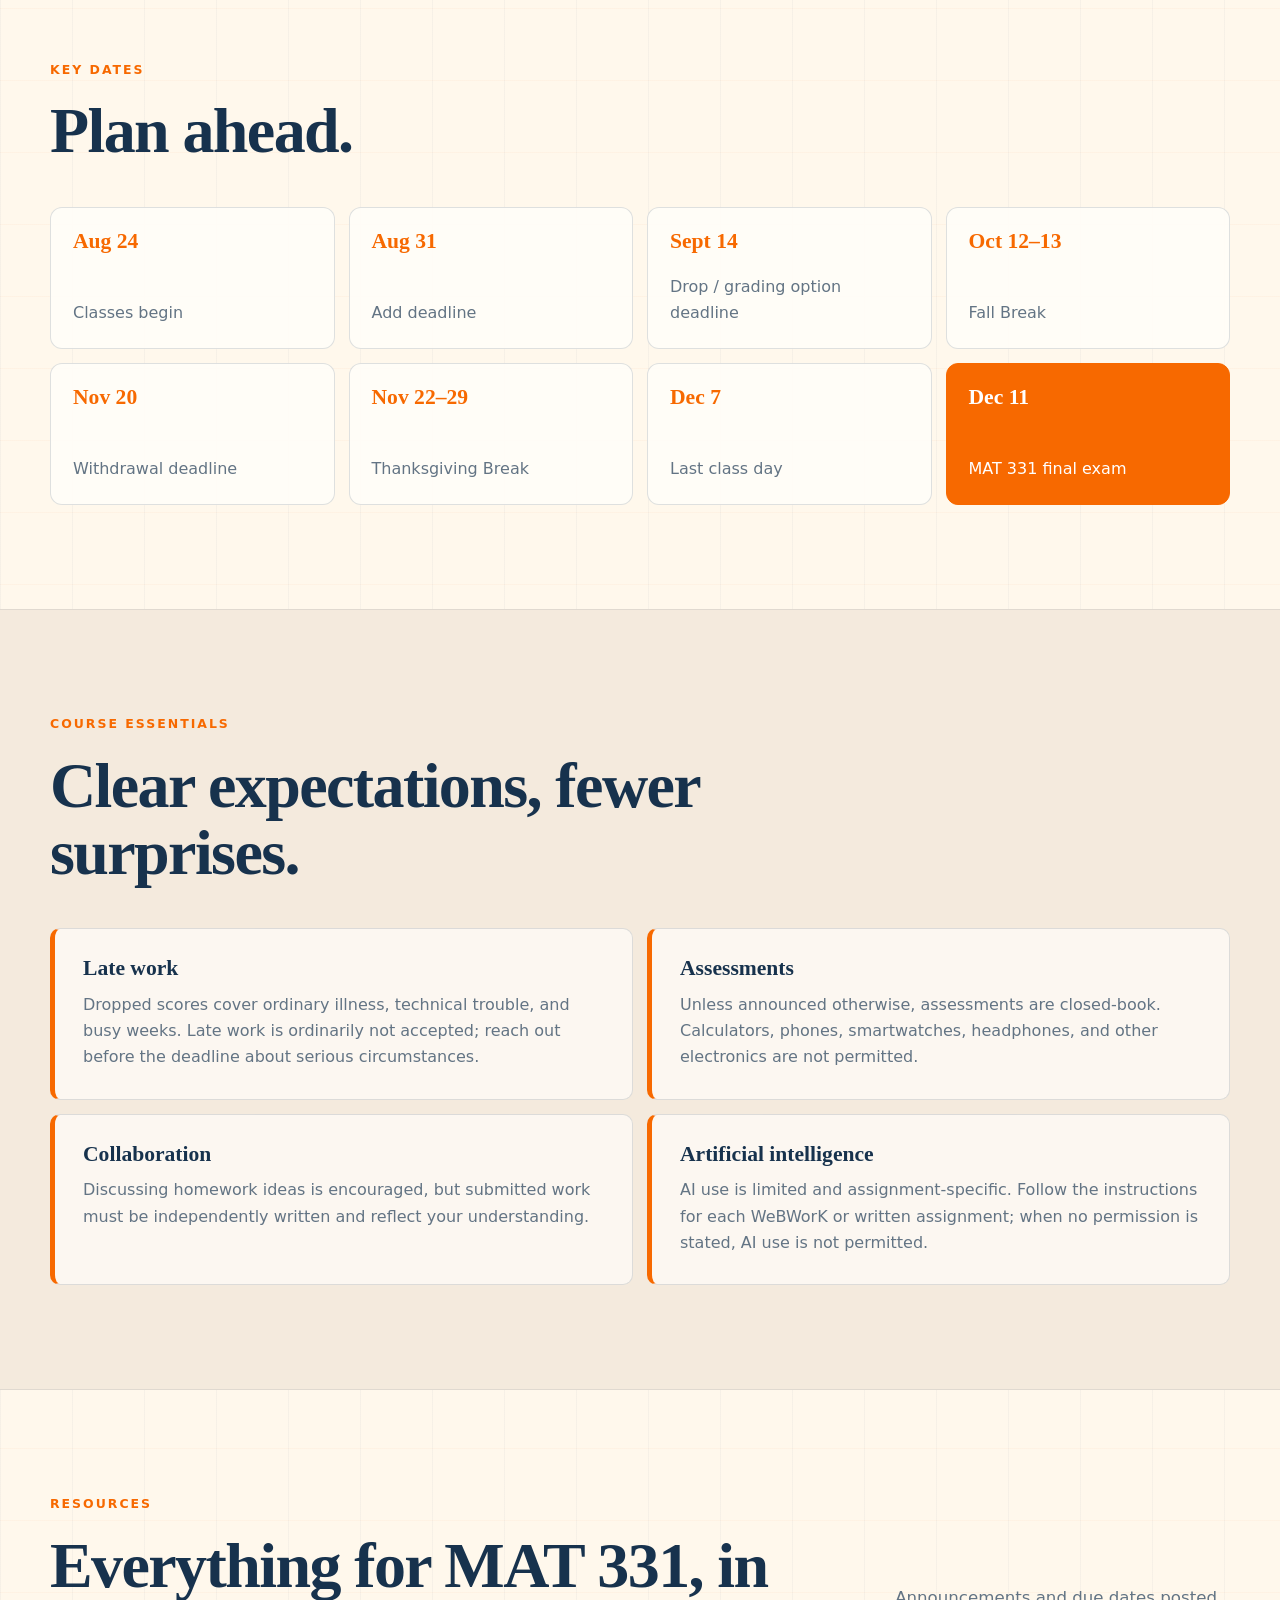
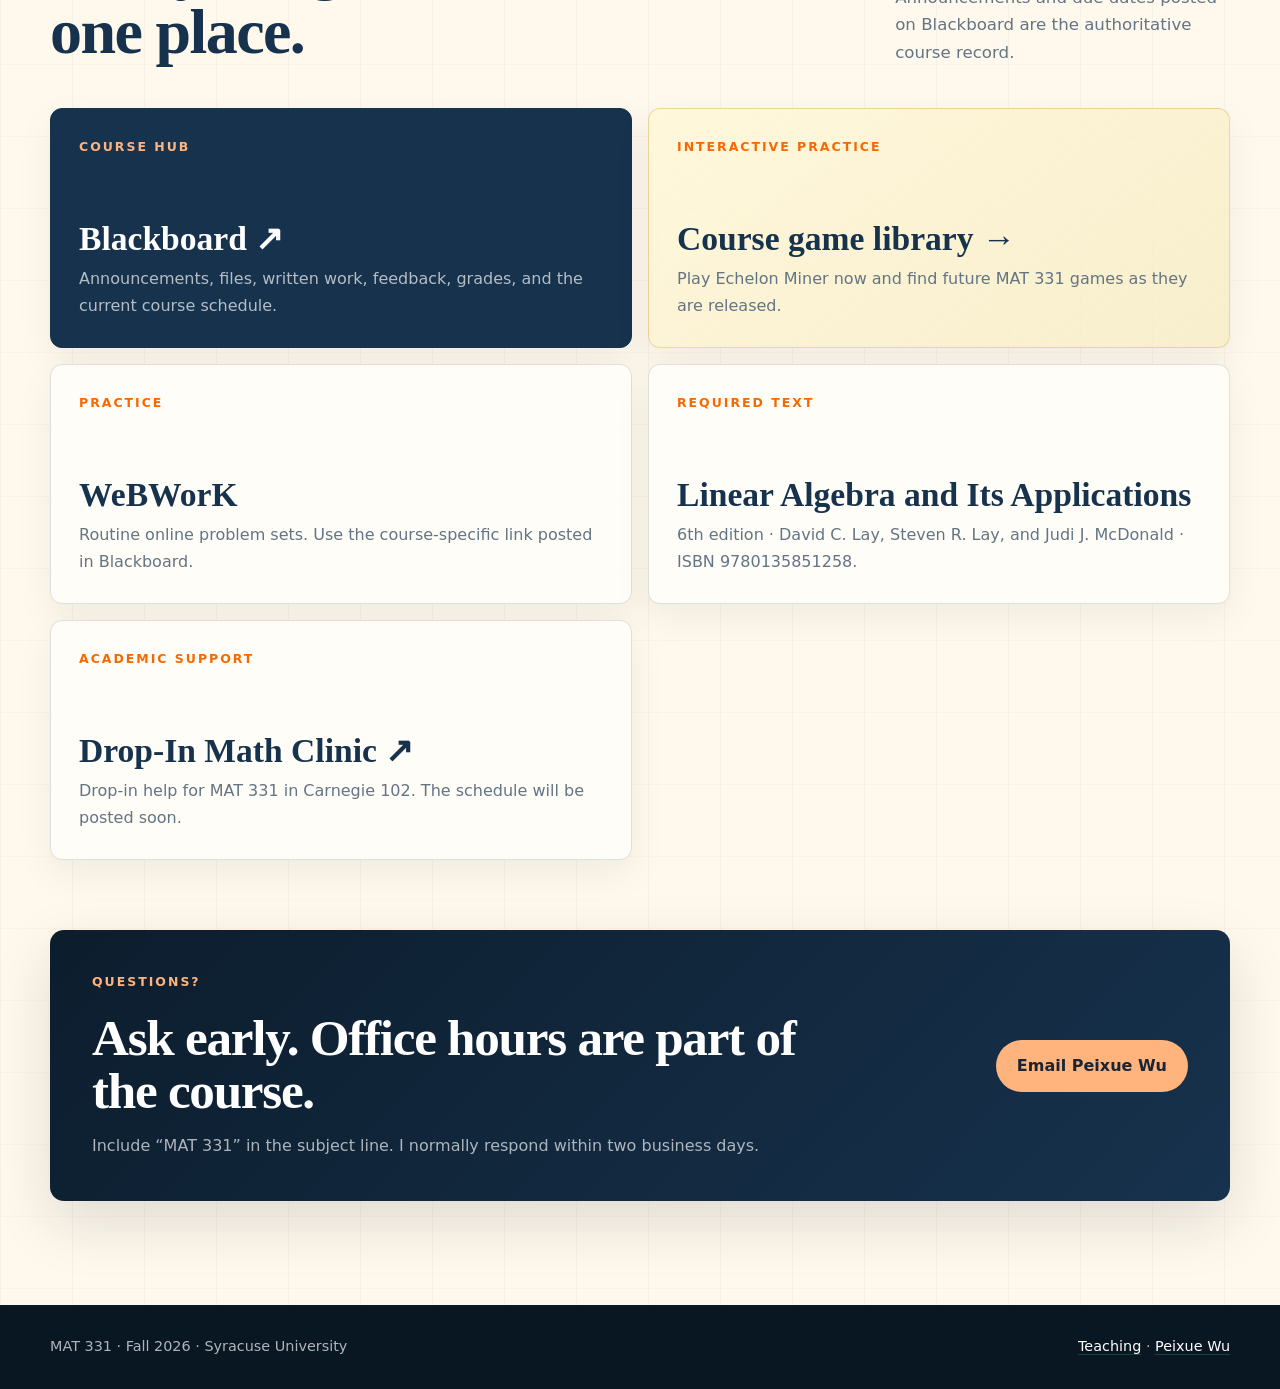
==== commit 3b28e313: "Feature Echelon Miner on the MAT 331 homepage" ====
--- a/mat331/index.html
+++ b/mat331/index.html
@@ -1,235 +1 @@
-<!DOCTYPE html>
-<html lang="en">
-<head>
-  <meta charset="utf-8">
-  <meta name="viewport" content="width=device-width, initial-scale=1">
-  <meta name="description" content="MAT 331: First Course in Linear Algebra at Syracuse University, Fall 2026. Course information, assessment, weekly plan, and student resources.">
-  <meta name="theme-color" content="#17324d">
-  <meta property="og:type" content="website">
-  <meta property="og:title" content="MAT 331 · First Course in Linear Algebra">
-  <meta property="og:description" content="Course information, assessment, weekly plan, and student resources for Fall 2026 at Syracuse University.">
-  <meta property="og:url" content="https://pxwu24.github.io/academic/mat331/">
-  <meta property="og:image" content="https://pxwu24.github.io/academic/assets/mat331-og.png">
-  <meta property="og:image:alt" content="MAT 331 First Course in Linear Algebra, Syracuse University, Fall 2026">
-  <meta name="twitter:card" content="summary_large_image">
-  <meta name="twitter:title" content="MAT 331 · First Course in Linear Algebra">
-  <meta name="twitter:description" content="Course information, assessment, weekly plan, and student resources for Fall 2026 at Syracuse University.">
-  <meta name="twitter:image" content="https://pxwu24.github.io/academic/assets/mat331-og.png">
-  <title>MAT 331 · Linear Algebra · Peixue Wu</title>
-  <link rel="stylesheet" href="../assets/site.css">
-  <link rel="stylesheet" href="../assets/mat331.css">
-</head>
-<body class="course-site">
-  <a class="skip-link" href="#main-content">Skip to course content</a>
-
-  <header class="course-topbar">
-    <nav class="course-nav" aria-label="Course navigation">
-      <a class="course-brand" href="../teaching.html" aria-label="Back to Peixue Wu's teaching page">
-        <span aria-hidden="true">←</span> Peixue Wu
-      </a>
-      <div class="course-nav-links">
-        <a href="#overview">Overview</a>
-        <a href="#assessment">Assessment</a>
-        <a href="#schedule">Schedule</a>
-        <a href="#resources">Resources</a>
-      </div>
-    </nav>
-  </header>
-
-  <main id="main-content">
-    <section class="course-hero">
-      <div class="matrix-mark" aria-hidden="true">
-        <span>1</span><span>0</span><span>0</span>
-        <span>0</span><span>1</span><span>0</span>
-        <span>0</span><span>0</span><span>1</span>
-      </div>
-      <div class="course-hero-inner">
-        <p class="course-kicker">Syracuse University · Fall 2026</p>
-        <h1><span>MAT 331</span> First Course in Linear Algebra</h1>
-        <p class="course-lede">Vectors, matrices, transformations, eigenvalues, and the geometric ideas that connect them.</p>
-        <div class="course-actions" aria-label="Course shortcuts">
-          <a class="course-button primary" href="#schedule">View semester plan <span aria-hidden="true">↓</span></a>
-          <a class="course-button secondary" href="https://blackboard.syracuse.edu/" target="_blank" rel="noopener">Open Blackboard <span aria-hidden="true">↗</span></a>
-        </div>
-      </div>
-    </section>
-
-    <section class="course-facts" aria-label="Course facts">
-      <article><span>Sections</span><strong>M002 · M003</strong></article>
-      <article class="meeting-fact">
-        <span>Meeting times</span>
-        <div class="meeting-list">
-          <strong><b>M002</b> MWF · 9:30–10:25 a.m.</strong>
-          <strong><b>M003</b> MWF · 10:35–11:30 a.m.</strong>
-        </div>
-      </article>
-      <article><span>Location</span><strong>Carnegie 219</strong></article>
-      <article><span>Instructor</span><strong>Peixue Wu</strong></article>
-    </section>
-
-    <section class="course-section overview-grid" id="overview">
-      <div class="section-heading">
-        <p class="section-label">Course overview</p>
-        <h2>See the structure behind the symbols.</h2>
-      </div>
-      <div class="overview-copy">
-        <p class="lead">Linear algebra is the language of systems, dimensions, and transformations. We will move from solving equations to understanding the spaces and maps beneath them.</p>
-        <p>The course covers linear systems; vectors in R<sup>n</sup>; independence and bases; linear transformations; matrices and determinants; eigenvalues and eigenvectors; and geometric aspects of linear algebra.</p>
-        <dl class="course-details">
-          <div><dt>Prerequisite</dt><dd>MAT 286 or MAT 296</dd></div>
-          <div><dt>Office</dt><dd>Carnegie 206E</dd></div>
-          <div><dt>Office hours</dt><dd>Monday, 2–3 p.m.; also by appointment</dd></div>
-          <div><dt>Email</dt><dd><a href="mailto:wpeixue@syr.edu">wpeixue@syr.edu</a></dd></div>
-        </dl>
-      </div>
-    </section>
-
-    <section class="course-band" aria-labelledby="learning-title">
-      <div class="course-section">
-        <div class="section-heading compact-heading">
-          <p class="section-label">Learning objectives</p>
-          <h2 id="learning-title">By the end of the course, you will be able to…</h2>
-        </div>
-        <ol class="objective-grid">
-          <li><span>01</span><p>Solve and analyze systems of linear equations by row reduction.</p></li>
-          <li><span>02</span><p>Use vectors, matrix algebra, independence, and the Invertible Matrix Theorem.</p></li>
-          <li><span>03</span><p>Represent linear transformations by matrices and interpret them geometrically.</p></li>
-          <li><span>04</span><p>Use subspaces, bases, dimension, rank, and determinants to analyze matrices.</p></li>
-          <li><span>05</span><p>Find eigenvalues and eigenvectors, test diagonalizability, and construct orthogonal projections.</p></li>
-        </ol>
-      </div>
-    </section>
-
-    <section class="course-section" id="assessment">
-      <div class="section-heading split-heading">
-        <div>
-          <p class="section-label">Assessment</p>
-          <h2>Practice steadily. Show what you know.</h2>
-        </div>
-        <p>Your grade combines routine practice, written reasoning, brief quizzes, and three cumulative checkpoints.</p>
-      </div>
-
-      <div class="assessment-layout">
-        <div class="assessment-chart">
-          <div class="weight-track" role="img" aria-label="WeBWorK 10%, written homework 10%, quizzes 10%, Exam 1 20%, Exam 2 20%, final exam 30%">
-            <span class="weight webwork" style="--weight: 10%"></span>
-            <span class="weight written" style="--weight: 10%"></span>
-            <span class="weight quiz" style="--weight: 10%"></span>
-            <span class="weight exam-one" style="--weight: 20%"></span>
-            <span class="weight exam-two" style="--weight: 20%"></span>
-            <span class="weight final" style="--weight: 30%"></span>
-          </div>
-          <ul class="weight-legend">
-            <li><i class="webwork"></i><span>WeBWorK</span><strong>10%</strong></li>
-            <li><i class="written"></i><span>Written homework</span><strong>10%</strong></li>
-            <li><i class="quiz"></i><span>In-class quizzes</span><strong>10%</strong></li>
-            <li><i class="exam-one"></i><span>Midterm Exam 1</span><strong>20%</strong></li>
-            <li><i class="exam-two"></i><span>Midterm Exam 2</span><strong>20%</strong></li>
-            <li><i class="final"></i><span>Cumulative final</span><strong>30%</strong></li>
-          </ul>
-        </div>
-
-        <div class="grade-card">
-          <h3>Letter-grade ranges</h3>
-          <div class="grade-columns">
-            <dl>
-              <div><dt>A</dt><dd>93–100</dd></div><div><dt>A−</dt><dd>90–&lt;93</dd></div>
-              <div><dt>B+</dt><dd>87–&lt;90</dd></div><div><dt>B</dt><dd>83–&lt;87</dd></div>
-              <div><dt>B−</dt><dd>80–&lt;83</dd></div>
-            </dl>
-            <dl>
-              <div><dt>C+</dt><dd>77–&lt;80</dd></div><div><dt>C</dt><dd>73–&lt;77</dd></div>
-              <div><dt>C−</dt><dd>70–&lt;73</dd></div><div><dt>D</dt><dd>60–&lt;70</dd></div>
-              <div><dt>F</dt><dd>&lt;60</dd></div>
-            </dl>
-          </div>
-        </div>
-      </div>
-
-      <div class="weekly-work" aria-label="Weekly course work">
-        <article><span class="work-number">01</span><h3>WeBWorK</h3><p>Short online practice on most sections. Begin early so there is time to ask questions.</p><strong>Two lowest set scores dropped</strong></article>
-        <article><span class="work-number">02</span><h3>Written homework</h3><p>Develop complete arguments and independently write up your work.</p><strong>Lowest score dropped</strong></article>
-        <article><span class="work-number">03</span><h3>Quizzes</h3><p>Brief in-class checks occur during most non-exam weeks.</p><strong>Lowest score dropped</strong></article>
-      </div>
-    </section>
-
-    <section class="schedule-section" id="schedule">
-      <div class="course-section">
-        <div class="section-heading split-heading light-heading">
-          <div><p class="section-label">Semester plan</p><h2>From row reduction to orthogonal projection.</h2></div>
-          <p>Midterm dates are tentative until confirmed on Blackboard.</p>
-        </div>
-
-        <div class="schedule-table-wrap" tabindex="0" aria-label="Scrollable semester schedule">
-          <table class="schedule-table">
-            <caption class="visually-hidden">MAT 331 Fall 2026 semester schedule</caption>
-            <thead><tr><th scope="col">Week</th><th scope="col">Dates</th><th scope="col">Text</th><th scope="col">Topics and remarks</th></tr></thead>
-            <tbody>
-              <tr><th scope="row">01</th><td>Aug. 24–28</td><td>1.1–1.2</td><td>Linear systems; row reduction; echelon forms</td></tr>
-              <tr><th scope="row">02</th><td>Aug. 31–Sept. 4</td><td>1.3–1.5</td><td>Vector equations; A<strong>x</strong> = <strong>b</strong>; solution sets</td></tr>
-              <tr><th scope="row">03</th><td>Sept. 7–11</td><td>1.7</td><td>Linear independence <span class="schedule-note">No residential classes Sept. 7</span></td></tr>
-              <tr><th scope="row">04</th><td>Sept. 14–18</td><td>1.8–1.9</td><td>Linear transformations and matrix representations</td></tr>
-              <tr class="exam-row"><th scope="row">05</th><td>Sept. 21–25</td><td>Ch. 1</td><td>Chapter synthesis, review, and <strong>Exam 1</strong> <span class="tentative">tentative</span></td></tr>
-              <tr><th scope="row">06</th><td>Sept. 28–Oct. 2</td><td>2.1–2.3</td><td>Matrix algebra; inverses; Invertible Matrix Theorem</td></tr>
-              <tr><th scope="row">07</th><td>Oct. 5–9</td><td>2.8</td><td>Subspaces; null space and column space</td></tr>
-              <tr><th scope="row">08</th><td>Oct. 12–16</td><td>2.9</td><td>Dimension and rank <span class="schedule-note">Fall Break Oct. 12–13</span></td></tr>
-              <tr><th scope="row">09</th><td>Oct. 19–23</td><td>3.1–3.3</td><td>Determinants; properties; Cramer's Rule</td></tr>
-              <tr class="exam-row"><th scope="row">10</th><td>Oct. 26–30</td><td>Chs. 2–3</td><td>Chapter synthesis, review, and <strong>Exam 2</strong> <span class="tentative">tentative</span></td></tr>
-              <tr><th scope="row">11</th><td>Nov. 2–6</td><td>5.1–5.2</td><td>Eigenvectors, eigenvalues, characteristic equation</td></tr>
-              <tr><th scope="row">12</th><td>Nov. 9–13</td><td>5.3</td><td>Diagonalization and its uses</td></tr>
-              <tr><th scope="row">13</th><td>Nov. 16–20</td><td>6.1–6.2</td><td>Inner products, length, orthogonality, orthogonal sets</td></tr>
-              <tr class="break-row"><th scope="row">14</th><td>Nov. 23–27</td><td>—</td><td>Thanksgiving Break <span class="schedule-note">No residential classes Nov. 22–29</span></td></tr>
-              <tr><th scope="row">15</th><td>Nov. 30–Dec. 4</td><td>6.3–6.4</td><td>Orthogonal projections; Gram–Schmidt process</td></tr>
-              <tr><th scope="row">16</th><td>Dec. 7</td><td>Review</td><td>Cumulative final review</td></tr>
-              <tr class="final-row"><th scope="row">Final</th><td>Fri., Dec. 11</td><td>—</td><td><strong>Cumulative final exam</strong> · two-hour block between 8:00 a.m. and 2:30 p.m.; exact time announced later</td></tr>
-            </tbody>
-          </table>
-        </div>
-      </div>
-    </section>
-
-    <section class="course-section key-dates-section" aria-labelledby="dates-title">
-      <div class="section-heading compact-heading"><p class="section-label">Key dates</p><h2 id="dates-title">Plan ahead.</h2></div>
-      <div class="date-grid">
-        <article><span>Aug 24</span><p>Classes begin</p></article><article><span>Aug 31</span><p>Add deadline</p></article>
-        <article><span>Sept 14</span><p>Drop / grading option deadline</p></article><article><span>Oct 12–13</span><p>Fall Break</p></article>
-        <article><span>Nov 20</span><p>Withdrawal deadline</p></article><article><span>Nov 22–29</span><p>Thanksgiving Break</p></article>
-        <article><span>Dec 7</span><p>Last class day</p></article><article class="date-feature"><span>Dec 11</span><p>MAT 331 final exam</p></article>
-      </div>
-    </section>
-
-    <section class="policy-band" aria-labelledby="essentials-title">
-      <div class="course-section">
-        <div class="section-heading compact-heading"><p class="section-label">Course essentials</p><h2 id="essentials-title">Clear expectations, fewer surprises.</h2></div>
-        <div class="policy-grid">
-          <article><h3>Late work</h3><p>Dropped scores cover ordinary illness, technical trouble, and busy weeks. Late work is ordinarily not accepted; reach out before the deadline about serious circumstances.</p></article>
-          <article><h3>Assessments</h3><p>Unless announced otherwise, assessments are closed-book. Calculators, phones, smartwatches, headphones, and other electronics are not permitted.</p></article>
-          <article><h3>Collaboration</h3><p>Discussing homework ideas is encouraged, but submitted work must be independently written and reflect your understanding.</p></article>
-          <article><h3>Artificial intelligence</h3><p>AI use is limited and assignment-specific. Follow the instructions for each WeBWorK or written assignment; when no permission is stated, AI use is not permitted.</p></article>
-        </div>
-      </div>
-    </section>
-
-    <section class="course-section" id="resources">
-      <div class="section-heading split-heading">
-        <div><p class="section-label">Resources</p><h2>Everything for MAT 331, in one place.</h2></div>
-        <p>Announcements and due dates posted on Blackboard are the authoritative course record.</p>
-      </div>
-      <div class="resource-grid">
-        <a class="resource-card featured" href="https://blackboard.syracuse.edu/" target="_blank" rel="noopener"><span class="resource-kicker">Course hub</span><h3>Blackboard <span aria-hidden="true">↗</span></h3><p>Announcements, files, written work, feedback, grades, and the current course schedule.</p></a>
-        <article class="resource-card"><span class="resource-kicker">Practice</span><h3>WeBWorK</h3><p>Routine online problem sets. Use the course-specific link posted in Blackboard.</p></article>
-        <article class="resource-card"><span class="resource-kicker">Required text</span><h3>Linear Algebra and Its Applications</h3><p>6th edition · David C. Lay, Steven R. Lay, and Judi J. McDonald · ISBN 9780135851258.</p></article>
-        <a class="resource-card" href="https://artsandsciences.syracuse.edu/mathematics/undergraduate-studies/math-help/" target="_blank" rel="noopener"><span class="resource-kicker">Academic support</span><h3>Drop-In Math Clinic <span aria-hidden="true">↗</span></h3><p>Drop-in help for MAT 331 in Carnegie 102. The schedule will be posted soon.</p></a>
-      </div>
-      <div class="contact-cta">
-        <div><p class="section-label">Questions?</p><h2>Ask early. Office hours are part of the course.</h2><p>Include “MAT 331” in the subject line. I normally respond within two business days.</p></div>
-        <a class="course-button primary" href="mailto:wpeixue@syr.edu?subject=MAT%20331">Email Peixue Wu</a>
-      </div>
-    </section>
-  </main>
-
-  <footer class="course-footer">
-    <div><span>MAT 331 · Fall 2026 · Syracuse University</span><span><a href="../teaching.html">Teaching</a> · <a href="../index.html">Peixue Wu</a></span></div>
-  </footer>
-</body>
-</html>
+<!DOCTYPE html><html lang="en"><head><meta charset="utf-8"><meta name="viewport" content="width=device-width, initial-scale=1"><meta name="description" content="MAT 331: First Course in Linear Algebra at Syracuse University, Fall 2026. Course information, interactive games, assessment, weekly plan, and student resources."><meta name="theme-color" content="#17324d"><meta property="og:type" content="website"><meta property="og:title" content="MAT 331 · First Course in Linear Algebra"><meta property="og:description" content="Course information, interactive linear-algebra games, assessment, weekly plan, and student resources for Fall 2026 at Syracuse University."><meta property="og:url" content="https://pxwu24.github.io/academic/mat331/"><meta property="og:image" content="https://pxwu24.github.io/academic/assets/mat331-og.png"><meta property="og:image:alt" content="MAT 331 First Course in Linear Algebra, Syracuse University, Fall 2026"><meta name="twitter:card" content="summary_large_image"><meta name="twitter:title" content="MAT 331 · First Course in Linear Algebra"><meta name="twitter:description" content="Course information, interactive linear-algebra games, assessment, weekly plan, and student resources for Fall 2026 at Syracuse University."><meta name="twitter:image" content="https://pxwu24.github.io/academic/assets/mat331-og.png"><title>MAT 331 · Linear Algebra · Peixue Wu</title><link rel="stylesheet" href="../assets/site.css"><link rel="stylesheet" href="../assets/mat331.css"><link rel="stylesheet" href="../assets/mat331-games.css"></head><body class="course-site"><a class="skip-link" href="#main-content">Skip to course content</a><header class="course-topbar"><nav class="course-nav" aria-label="Course navigation"><a class="course-brand" href="../teaching.html" aria-label="Back to Peixue Wu's teaching page"><span aria-hidden="true">←</span> Peixue Wu </a><div class="course-nav-links"><a class="games-nav-link" href="#games">Games</a><a href="#overview">Overview</a><a href="#assessment">Assessment</a><a href="#schedule">Schedule</a><a href="#resources">Resources</a></div></nav></header><main id="main-content"><section class="course-hero"><div class="matrix-mark" aria-hidden="true"><span>1</span><span>0</span><span>0</span><span>0</span><span>1</span><span>0</span><span>0</span><span>0</span><span>1</span></div><div class="course-hero-inner"><p class="course-kicker">Syracuse University · Fall 2026</p><h1><span>MAT 331</span> First Course in Linear Algebra</h1><p class="course-lede">Vectors, matrices, transformations, eigenvalues, and the geometric ideas that connect them.</p><div class="course-actions" aria-label="Course shortcuts"><a class="course-button primary hero-game-button" href="games/echelon-miner.html" target="_blank" rel="noopener">Play Echelon Miner <span aria-hidden="true">↗</span></a><a class="course-button secondary" href="#schedule">View semester plan <span aria-hidden="true">↓</span></a><a class="course-button secondary" href="https://blackboard.syracuse.edu/" target="_blank" rel="noopener">Open Blackboard <span aria-hidden="true">↗</span></a></div></div></section><section class="course-games-spotlight" id="games" aria-labelledby="games-title"><div class="course-section course-games-shell"><div class="game-feature-copy"><p class="game-eyebrow"><span>New</span> Interactive course games</p><h2 id="games-title">Mine the matrix, not just the answer.</h2><p class="game-intro">Practice Gaussian elimination in a free-play game where you choose every source row, target row, elimination column, swap, and scaling operation.</p><div class="game-feature-chips" aria-label="Echelon Miner features"><span>Exact fractions</span><span>Free row operations</span><span>Inconsistent systems</span><span>English · 中文 · Español</span></div><div class="game-feature-actions"><a class="game-launch-button" href="games/echelon-miner.html" target="_blank" rel="noopener"><span class="game-launch-icon" aria-hidden="true">⛏</span><span><strong>Play Echelon Miner</strong><small>Runs directly in your browser</small></span><b aria-hidden="true">↗</b></a><a class="game-library-link" href="games/">Visit the game library <span aria-hidden="true">→</span></a></div></div><div class="game-feature-visual" aria-label="Animated preview of row elimination"><div class="game-preview-topline"><span>R<sub>2</sub> ← R<sub>2</sub> − 2R<sub>1</sub></span><b>+120 gold</b></div><div class="game-preview-matrix" aria-hidden="true"><div class="game-preview-row source-row"><em>R1</em><span>1</span><span>2</span><span>−1</span><span>3</span></div><div class="game-preview-row target-row"><em>R2</em><span class="mined-cell">2</span><span>5</span><span>1</span><span>4</span></div><div class="game-preview-row result-row"><em>↳</em><span>0</span><span>1</span><span>3</span><span>−2</span></div></div><div class="game-preview-status"><span><i></i> Source row</span><span><i></i> Target row</span><span>Choose every move</span></div></div></div><div class="course-section game-shelf-wrap" aria-labelledby="game-library-title"><div class="game-shelf-heading"><div><p class="section-label">Course game library</p><h3 id="game-library-title">One game now. More throughout the semester.</h3></div><p>This section is reserved for future MAT 331 games, so new activities can be added without reorganizing the course page.</p></div><div class="game-shelf"><a class="game-shelf-card is-live" href="games/echelon-miner.html" target="_blank" rel="noopener"><span class="game-card-status">Available now</span><span class="game-card-icon" aria-hidden="true">⛏</span><h4>Echelon Miner</h4><p>Turn a matrix into echelon or reduced echelon form using any legal elementary row operations.</p><strong>Play game <span aria-hidden="true">↗</span></strong></a><article class="game-shelf-card is-coming"><span class="game-card-status">Future update</span><span class="game-card-icon" aria-hidden="true">◇</span><h4>Next linear algebra game</h4><p>A reserved space for a future activity on vectors, transformations, determinants, or another course topic.</p><strong>Coming later</strong></article><article class="game-shelf-card is-coming"><span class="game-card-status">Future update</span><span class="game-card-icon" aria-hidden="true">＋</span><h4>More games can be added here</h4><p>The library is designed to grow during the semester while keeping all interactive activities easy to find.</p><strong>More to come</strong></article></div></div></section><section class="course-facts" aria-label="Course facts"><article><span>Sections</span><strong>M002 · M003</strong></article><article class="meeting-fact"><span>Meeting times</span><div class="meeting-list"><strong><b>M002</b> MWF · 9:30–10:25 a.m.</strong><strong><b>M003</b> MWF · 10:35–11:30 a.m.</strong></div></article><article><span>Location</span><strong>Carnegie 219</strong></article><article><span>Instructor</span><strong>Peixue Wu</strong></article></section><section class="course-section overview-grid" id="overview"><div class="section-heading"><p class="section-label">Course overview</p><h2>See the structure behind the symbols.</h2></div><div class="overview-copy"><p class="lead">Linear algebra is the language of systems, dimensions, and transformations. We will move from solving equations to understanding the spaces and maps beneath them.</p><p>The course covers linear systems; vectors in R<sup>n</sup>; independence and bases; linear transformations; matrices and determinants; eigenvalues and eigenvectors; and geometric aspects of linear algebra.</p><dl class="course-details"><div><dt>Prerequisite</dt><dd>MAT 286 or MAT 296</dd></div><div><dt>Office</dt><dd>Carnegie 206E</dd></div><div><dt>Office hours</dt><dd>Monday, 2–3 p.m.; also by appointment</dd></div><div><dt>Email</dt><dd><a href="mailto:wpeixue@syr.edu">wpeixue@syr.edu</a></dd></div></dl></div></section><section class="course-band" aria-labelledby="learning-title"><div class="course-section"><div class="section-heading compact-heading"><p class="section-label">Learning objectives</p><h2 id="learning-title">By the end of the course, you will be able to…</h2></div><ol class="objective-grid"><li><span>01</span><p>Solve and analyze systems of linear equations by row reduction.</p></li><li><span>02</span><p>Use vectors, matrix algebra, independence, and the Invertible Matrix Theorem.</p></li><li><span>03</span><p>Represent linear transformations by matrices and interpret them geometrically.</p></li><li><span>04</span><p>Use subspaces, bases, dimension, rank, and determinants to analyze matrices.</p></li><li><span>05</span><p>Find eigenvalues and eigenvectors, test diagonalizability, and construct orthogonal projections.</p></li></ol></div></section><section class="course-section" id="assessment"><div class="section-heading split-heading"><div><p class="section-label">Assessment</p><h2>Practice steadily. Show what you know.</h2></div><p>Your grade combines routine practice, written reasoning, brief quizzes, and three cumulative checkpoints.</p></div><div class="assessment-layout"><div class="assessment-chart"><div class="weight-track" role="img" aria-label="WeBWorK 10%, written homework 10%, quizzes 10%, Exam 1 20%, Exam 2 20%, final exam 30%"><span class="weight webwork" style="--weight: 10%"></span><span class="weight written" style="--weight: 10%"></span><span class="weight quiz" style="--weight: 10%"></span><span class="weight exam-one" style="--weight: 20%"></span><span class="weight exam-two" style="--weight: 20%"></span><span class="weight final" style="--weight: 30%"></span></div><ul class="weight-legend"><li><i class="webwork"></i><span>WeBWorK</span><strong>10%</strong></li><li><i class="written"></i><span>Written homework</span><strong>10%</strong></li><li><i class="quiz"></i><span>In-class quizzes</span><strong>10%</strong></li><li><i class="exam-one"></i><span>Midterm Exam 1</span><strong>20%</strong></li><li><i class="exam-two"></i><span>Midterm Exam 2</span><strong>20%</strong></li><li><i class="final"></i><span>Cumulative final</span><strong>30%</strong></li></ul></div><div class="grade-card"><h3>Letter-grade ranges</h3><div class="grade-columns"><dl><div><dt>A</dt><dd>93–100</dd></div><div><dt>A−</dt><dd>90–&lt;93</dd></div><div><dt>B+</dt><dd>87–&lt;90</dd></div><div><dt>B</dt><dd>83–&lt;87</dd></div><div><dt>B−</dt><dd>80–&lt;83</dd></div></dl><dl><div><dt>C+</dt><dd>77–&lt;80</dd></div><div><dt>C</dt><dd>73–&lt;77</dd></div><div><dt>C−</dt><dd>70–&lt;73</dd></div><div><dt>D</dt><dd>60–&lt;70</dd></div><div><dt>F</dt><dd>&lt;60</dd></div></dl></div></div></div><div class="weekly-work" aria-label="Weekly course work"><article><span class="work-number">01</span><h3>WeBWorK</h3><p>Short online practice on most sections. Begin early so there is time to ask questions.</p><strong>Two lowest set scores dropped</strong></article><article><span class="work-number">02</span><h3>Written homework</h3><p>Develop complete arguments and independently write up your work.</p><strong>Lowest score dropped</strong></article><article><span class="work-number">03</span><h3>Quizzes</h3><p>Brief in-class checks occur during most non-exam weeks.</p><strong>Lowest score dropped</strong></article></div></section><section class="schedule-section" id="schedule"><div class="course-section"><div class="section-heading split-heading light-heading"><div><p class="section-label">Semester plan</p><h2>From row reduction to orthogonal projection.</h2></div><p>Midterm dates are tentative until confirmed on Blackboard.</p></div><div class="schedule-table-wrap" tabindex="0" aria-label="Scrollable semester schedule"><table class="schedule-table"><caption class="visually-hidden">MAT 331 Fall 2026 semester schedule</caption><thead><tr><th scope="col">Week</th><th scope="col">Dates</th><th scope="col">Text</th><th scope="col">Topics and remarks</th></tr></thead><tbody><tr><th scope="row">01</th><td>Aug. 24–28</td><td>1.1–1.2</td><td>Linear systems; row reduction; echelon forms</td></tr><tr><th scope="row">02</th><td>Aug. 31–Sept. 4</td><td>1.3–1.5</td><td>Vector equations; A<strong>x</strong> = <strong>b</strong>; solution sets</td></tr><tr><th scope="row">03</th><td>Sept. 7–11</td><td>1.7</td><td>Linear independence <span class="schedule-note">No residential classes Sept. 7</span></td></tr><tr><th scope="row">04</th><td>Sept. 14–18</td><td>1.8–1.9</td><td>Linear transformations and matrix representations</td></tr><tr class="exam-row"><th scope="row">05</th><td>Sept. 21–25</td><td>Ch. 1</td><td>Chapter synthesis, review, and <strong>Exam 1</strong><span class="tentative">tentative</span></td></tr><tr><th scope="row">06</th><td>Sept. 28–Oct. 2</td><td>2.1–2.3</td><td>Matrix algebra; inverses; Invertible Matrix Theorem</td></tr><tr><th scope="row">07</th><td>Oct. 5–9</td><td>2.8</td><td>Subspaces; null space and column space</td></tr><tr><th scope="row">08</th><td>Oct. 12–16</td><td>2.9</td><td>Dimension and rank <span class="schedule-note">Fall Break Oct. 12–13</span></td></tr><tr><th scope="row">09</th><td>Oct. 19–23</td><td>3.1–3.3</td><td>Determinants; properties; Cramer's Rule</td></tr><tr class="exam-row"><th scope="row">10</th><td>Oct. 26–30</td><td>Chs. 2–3</td><td>Chapter synthesis, review, and <strong>Exam 2</strong><span class="tentative">tentative</span></td></tr><tr><th scope="row">11</th><td>Nov. 2–6</td><td>5.1–5.2</td><td>Eigenvectors, eigenvalues, characteristic equation</td></tr><tr><th scope="row">12</th><td>Nov. 9–13</td><td>5.3</td><td>Diagonalization and its uses</td></tr><tr><th scope="row">13</th><td>Nov. 16–20</td><td>6.1–6.2</td><td>Inner products, length, orthogonality, orthogonal sets</td></tr><tr class="break-row"><th scope="row">14</th><td>Nov. 23–27</td><td>—</td><td>Thanksgiving Break <span class="schedule-note">No residential classes Nov. 22–29</span></td></tr><tr><th scope="row">15</th><td>Nov. 30–Dec. 4</td><td>6.3–6.4</td><td>Orthogonal projections; Gram–Schmidt process</td></tr><tr><th scope="row">16</th><td>Dec. 7</td><td>Review</td><td>Cumulative final review</td></tr><tr class="final-row"><th scope="row">Final</th><td>Fri., Dec. 11</td><td>—</td><td><strong>Cumulative final exam</strong> · two-hour block between 8:00 a.m. and 2:30 p.m.; exact time announced later</td></tr></tbody></table></div></div></section><section class="course-section key-dates-section" aria-labelledby="dates-title"><div class="section-heading compact-heading"><p class="section-label">Key dates</p><h2 id="dates-title">Plan ahead.</h2></div><div class="date-grid"><article><span>Aug 24</span><p>Classes begin</p></article><article><span>Aug 31</span><p>Add deadline</p></article><article><span>Sept 14</span><p>Drop / grading option deadline</p></article><article><span>Oct 12–13</span><p>Fall Break</p></article><article><span>Nov 20</span><p>Withdrawal deadline</p></article><article><span>Nov 22–29</span><p>Thanksgiving Break</p></article><article><span>Dec 7</span><p>Last class day</p></article><article class="date-feature"><span>Dec 11</span><p>MAT 331 final exam</p></article></div></section><section class="policy-band" aria-labelledby="essentials-title"><div class="course-section"><div class="section-heading compact-heading"><p class="section-label">Course essentials</p><h2 id="essentials-title">Clear expectations, fewer surprises.</h2></div><div class="policy-grid"><article><h3>Late work</h3><p>Dropped scores cover ordinary illness, technical trouble, and busy weeks. Late work is ordinarily not accepted; reach out before the deadline about serious circumstances.</p></article><article><h3>Assessments</h3><p>Unless announced otherwise, assessments are closed-book. Calculators, phones, smartwatches, headphones, and other electronics are not permitted.</p></article><article><h3>Collaboration</h3><p>Discussing homework ideas is encouraged, but submitted work must be independently written and reflect your understanding.</p></article><article><h3>Artificial intelligence</h3><p>AI use is limited and assignment-specific. Follow the instructions for each WeBWorK or written assignment; when no permission is stated, AI use is not permitted.</p></article></div></div></section><section class="course-section" id="resources"><div class="section-heading split-heading"><div><p class="section-label">Resources</p><h2>Everything for MAT 331, in one place.</h2></div><p>Announcements and due dates posted on Blackboard are the authoritative course record.</p></div><div class="resource-grid"><a class="resource-card featured" href="https://blackboard.syracuse.edu/" target="_blank" rel="noopener"><span class="resource-kicker">Course hub</span><h3>Blackboard <span aria-hidden="true">↗</span></h3><p>Announcements, files, written work, feedback, grades, and the current course schedule.</p></a><a class="resource-card game-resource-card" href="games/"><span class="resource-kicker">Interactive practice</span><h3>Course game library <span aria-hidden="true">→</span></h3><p>Play Echelon Miner now and find future MAT 331 games as they are released.</p></a><article class="resource-card"><span class="resource-kicker">Practice</span><h3>WeBWorK</h3><p>Routine online problem sets. Use the course-specific link posted in Blackboard.</p></article><article class="resource-card"><span class="resource-kicker">Required text</span><h3>Linear Algebra and Its Applications</h3><p>6th edition · David C. Lay, Steven R. Lay, and Judi J. McDonald · ISBN 9780135851258.</p></article><a class="resource-card" href="https://artsandsciences.syracuse.edu/mathematics/undergraduate-studies/math-help/" target="_blank" rel="noopener"><span class="resource-kicker">Academic support</span><h3>Drop-In Math Clinic <span aria-hidden="true">↗</span></h3><p>Drop-in help for MAT 331 in Carnegie 102. The schedule will be posted soon.</p></a></div><div class="contact-cta"><div><p class="section-label">Questions?</p><h2>Ask early. Office hours are part of the course.</h2><p>Include “MAT 331” in the subject line. I normally respond within two business days.</p></div><a class="course-button primary" href="mailto:wpeixue@syr.edu?subject=MAT%20331">Email Peixue Wu</a></div></section></main><footer class="course-footer"><div><span>MAT 331 · Fall 2026 · Syracuse University</span><span><a href="../teaching.html">Teaching</a> · <a href="../index.html">Peixue Wu</a></span></div></footer></body></html>
--- a/assets/site.css
+++ b/assets/site.css
@@ -415,6 +415,93 @@
   color: var(--muted);
 }
 
+.flip-card {
+  min-height: 340px;
+  padding: 0;
+  background: transparent;
+  border: 0;
+  box-shadow: none;
+  cursor: pointer;
+  outline: none;
+  perspective: 1200px;
+}
+
+.flip-card-inner {
+  position: relative;
+  min-height: 340px;
+  height: 100%;
+  transform-style: preserve-3d;
+  transition: transform 600ms cubic-bezier(0.2, 0.75, 0.25, 1);
+}
+
+.flip-card.is-flipped .flip-card-inner {
+  transform: rotateY(180deg);
+}
+
+.flip-card-face {
+  position: absolute;
+  inset: 0;
+  padding: 24px;
+  display: flex;
+  flex-direction: column;
+  justify-content: space-between;
+  overflow: auto;
+  background: rgba(255, 250, 241, 0.92);
+  border: 1px solid var(--line);
+  border-radius: 8px;
+  box-shadow: 0 16px 40px rgba(24, 32, 31, 0.08);
+  backface-visibility: hidden;
+  -webkit-backface-visibility: hidden;
+}
+
+.flip-card-back {
+  color: #fffaf1;
+  background: linear-gradient(145deg, #14201e, #243a33);
+  border-color: rgba(255, 250, 241, 0.15);
+  transform: rotateY(180deg);
+}
+
+.flip-card-back p {
+  color: rgba(255, 250, 241, 0.84);
+  font-size: 1.02rem;
+}
+
+.flip-card:hover .flip-card-face,
+.flip-card:focus-visible .flip-card-face {
+  border-color: rgba(47, 146, 139, 0.72);
+  box-shadow: 0 20px 46px rgba(24, 32, 31, 0.16);
+}
+
+.flip-card:focus-visible .flip-card-face {
+  outline: 3px solid var(--teal);
+  outline-offset: 4px;
+}
+
+.flip-prompt,
+.back-label {
+  font-size: 0.74rem;
+  font-weight: 700;
+  letter-spacing: 0.12em;
+  text-transform: uppercase;
+}
+
+.flip-prompt {
+  display: inline-block;
+  margin-top: 20px;
+  color: var(--teal-dark);
+}
+
+.flip-card-back .flip-prompt,
+.back-label {
+  color: var(--gold);
+}
+
+@media (prefers-reduced-motion: reduce) {
+  .flip-card-inner {
+    transition: none;
+  }
+}
+
 .split-band {
   background: var(--night);
   color: #fffaf1;
--- a/assets/mat331-games.css
+++ b/assets/mat331-games.css
@@ -0,0 +1,9 @@
+/* MAT 331 interactive course games. Keep game-specific presentation here so
+   additional activities can be added without changing the core course CSS. */
+.games-nav-link{color:#ffe9a7!important;font-weight:800}.hero-game-button{position:relative;isolation:isolate;overflow:hidden;box-shadow:0 14px 34px rgba(240,184,52,.28)}.hero-game-button:after{content:"";position:absolute;inset:-120% auto -120% -42%;width:34%;transform:rotate(18deg);background:linear-gradient(90deg,transparent,rgba(255,255,255,.55),transparent);animation:game-button-shine 4.8s ease-in-out infinite;z-index:-1}@keyframes game-button-shine{0%,58%{left:-42%}78%,100%{left:122%}}
+.course-games-spotlight{position:relative;overflow:hidden;color:#f9f6eb;background:radial-gradient(circle at 14% 2%,rgba(242,195,75,.17),transparent 32%),radial-gradient(circle at 92% 16%,rgba(99,220,230,.12),transparent 30%),linear-gradient(145deg,#07131f 0%,#102638 54%,#071823 100%);border-top:1px solid rgba(255,255,255,.08);border-bottom:1px solid rgba(255,255,255,.08)}.course-games-spotlight:before,.course-games-spotlight:after{content:"";position:absolute;pointer-events:none}.course-games-spotlight:before{inset:0;opacity:.2;background-image:linear-gradient(rgba(255,255,255,.07) 1px,transparent 1px),linear-gradient(90deg,rgba(255,255,255,.07) 1px,transparent 1px);background-size:54px 54px;mask-image:linear-gradient(to right,transparent,#000 24%,#000 76%,transparent)}.course-games-spotlight:after{width:390px;height:390px;right:-190px;bottom:-260px;border:1px solid rgba(242,195,75,.24);border-radius:50%;box-shadow:0 0 0 44px rgba(242,195,75,.04),0 0 0 90px rgba(242,195,75,.025)}
+.course-games-shell{position:relative;z-index:1;display:grid;grid-template-columns:minmax(0,1.04fr) minmax(390px,.96fr);gap:clamp(34px,5vw,80px);align-items:center;padding-top:clamp(64px,7vw,102px);padding-bottom:clamp(48px,6vw,82px)}.game-feature-copy{max-width:690px}.game-eyebrow{display:flex;align-items:center;gap:10px;margin:0 0 16px;color:#c9d8e1;font-size:.76rem;font-weight:850;letter-spacing:.12em;text-transform:uppercase}.game-eyebrow span{display:inline-flex;align-items:center;min-height:27px;padding:4px 9px;border-radius:999px;color:#281b03;background:linear-gradient(135deg,#ffe99b,#f2c34b);box-shadow:0 8px 18px rgba(242,195,75,.22)}.game-feature-copy h2{max-width:720px;margin:0;color:#fffdf4;font-size:clamp(2.25rem,5vw,4.75rem);line-height:.98;letter-spacing:-.055em}.game-intro{max-width:650px;margin:24px 0 0;color:#d5e0e6;font-size:clamp(1.02rem,1.6vw,1.23rem);line-height:1.7}.game-feature-chips{display:flex;flex-wrap:wrap;gap:9px;margin:25px 0 0}.game-feature-chips span{padding:8px 11px;border:1px solid rgba(255,255,255,.14);border-radius:999px;color:#eaf3f6;background:rgba(255,255,255,.055);font-size:.78rem;font-weight:720}.game-feature-actions{display:flex;flex-wrap:wrap;align-items:center;gap:18px;margin-top:30px}.game-launch-button{display:inline-grid;grid-template-columns:auto minmax(0,1fr) auto;align-items:center;gap:13px;min-width:min(100%,360px);padding:13px 15px;border-radius:17px;color:#1f1603;text-decoration:none;background:linear-gradient(135deg,#fff0a7,#f2c34b 70%);box-shadow:0 16px 38px rgba(242,195,75,.24);transition:transform .18s ease,box-shadow .18s ease}.game-launch-button:hover,.game-launch-button:focus-visible{transform:translateY(-3px);box-shadow:0 21px 44px rgba(242,195,75,.31)}.game-launch-icon{display:grid;place-items:center;width:46px;height:46px;border-radius:14px;background:rgba(33,23,3,.1);font-size:1.45rem}.game-launch-button strong,.game-launch-button small{display:block}.game-launch-button strong{font-size:1.02rem;line-height:1.15}.game-launch-button small{margin-top:3px;opacity:.72;font-size:.73rem}.game-launch-button>b{font-size:1.3rem}.game-library-link{color:#fff0ad;font-weight:780;text-decoration-thickness:1px;text-underline-offset:5px}.game-library-link:hover,.game-library-link:focus-visible{color:#fff}
+.game-feature-visual{position:relative;padding:clamp(18px,2vw,26px);border:1px solid rgba(255,255,255,.13);border-radius:25px;background:linear-gradient(145deg,rgba(22,46,64,.97),rgba(8,23,34,.97));box-shadow:0 28px 70px rgba(0,0,0,.38),inset 0 1px 0 rgba(255,255,255,.06);transform:rotate(1deg)}.game-feature-visual:before{content:"";position:absolute;inset:12px;border:1px solid rgba(242,195,75,.13);border-radius:18px;pointer-events:none}.game-preview-topline,.game-preview-status{position:relative;z-index:1;display:flex;align-items:center;justify-content:space-between;gap:12px}.game-preview-topline{margin-bottom:22px;color:#e7f3f6;font-family:Georgia,"Times New Roman",serif;font-size:clamp(.92rem,1.4vw,1.08rem)}.game-preview-topline b{padding:6px 9px;border-radius:9px;color:#291c03;background:#f4c642;font-family:inherit;font-size:.73rem;white-space:nowrap}.game-preview-matrix{position:relative;z-index:1;display:grid;gap:10px;padding:17px 14px;border-left:4px solid rgba(255,255,255,.82);border-right:4px solid rgba(255,255,255,.82);border-radius:14px}.game-preview-row{display:grid;grid-template-columns:44px repeat(4,minmax(38px,1fr));gap:8px;align-items:center}.game-preview-row em,.game-preview-row span{display:grid;place-items:center;min-height:48px;border-radius:10px;font-style:normal;font-weight:820}.game-preview-row em{color:#b9c9d2;font-size:.75rem}.game-preview-row span{border:1px solid rgba(255,255,255,.1);color:#fbf8ed;background:rgba(255,255,255,.055);font-family:Georgia,"Times New Roman",serif;font-size:1.08rem}.game-preview-row.source-row span{border-color:rgba(99,220,230,.52);background:rgba(99,220,230,.15);box-shadow:0 0 18px rgba(99,220,230,.08)}.game-preview-row.target-row span{border-color:rgba(255,158,82,.36);background:rgba(255,158,82,.1)}.game-preview-row.target-row .mined-cell{position:relative;border-color:#f3c641;color:#211703;background:#f3c641;animation:mined-pulse 2.3s ease-in-out infinite}.game-preview-row.target-row .mined-cell:after{content:"0";position:absolute;inset:0;display:grid;place-items:center;border-radius:inherit;color:#07131f;background:#7be7ed;opacity:0;animation:mined-zero 2.3s ease-in-out infinite}.game-preview-row.result-row{margin-top:3px;padding-top:10px;border-top:1px dashed rgba(255,255,255,.13)}.game-preview-row.result-row span{color:#dffcff;background:rgba(99,220,230,.08)}@keyframes mined-pulse{0%,28%,100%{transform:scale(1);box-shadow:0 0 0 rgba(243,198,65,0)}42%,58%{transform:scale(1.08);box-shadow:0 0 27px rgba(243,198,65,.42)}}@keyframes mined-zero{0%,44%,100%{opacity:0;transform:scale(.75)}55%,77%{opacity:1;transform:scale(1)}}.game-preview-status{margin-top:20px;color:#b9c9d2;font-size:.7rem;font-weight:750}.game-preview-status span{display:inline-flex;align-items:center;gap:6px}.game-preview-status i{width:9px;height:9px;border-radius:3px;background:#63dce6;box-shadow:0 0 10px rgba(99,220,230,.5)}.game-preview-status span:nth-child(2) i{background:#ff9e52;box-shadow:0 0 10px rgba(255,158,82,.45)}
+.game-shelf-wrap{position:relative;z-index:1;padding-top:0;padding-bottom:clamp(64px,7vw,96px)}.game-shelf-heading{display:grid;grid-template-columns:minmax(0,.9fr) minmax(300px,.6fr);gap:32px;align-items:end;margin-bottom:24px;padding-top:29px;border-top:1px solid rgba(255,255,255,.12)}.game-shelf-heading .section-label{color:#f2c34b}.game-shelf-heading h3{margin:7px 0 0;color:#fffdf4;font-size:clamp(1.5rem,3vw,2.35rem);letter-spacing:-.035em}.game-shelf-heading>p{margin:0;color:#bdccd4;line-height:1.65}.game-shelf{display:grid;grid-template-columns:repeat(3,minmax(0,1fr));gap:14px}.game-shelf-card{position:relative;display:flex;min-height:270px;flex-direction:column;align-items:flex-start;padding:22px;overflow:hidden;border:1px solid rgba(255,255,255,.12);border-radius:20px;color:#f7f3e9;background:rgba(255,255,255,.045)}.game-shelf-card.is-live{text-decoration:none;background:radial-gradient(circle at 96% 0%,rgba(242,195,75,.19),transparent 35%),rgba(255,255,255,.065);transition:transform .18s ease,border-color .18s ease,background .18s ease}.game-shelf-card.is-live:hover,.game-shelf-card.is-live:focus-visible{transform:translateY(-4px);border-color:rgba(242,195,75,.55);background:radial-gradient(circle at 96% 0%,rgba(242,195,75,.25),transparent 38%),rgba(255,255,255,.085)}.game-shelf-card.is-coming{border-style:dashed;opacity:.76}.game-card-status{display:inline-flex;padding:5px 8px;border-radius:999px;color:#ffe79a;background:rgba(242,195,75,.1);font-size:.66rem;font-weight:850;letter-spacing:.08em;text-transform:uppercase}.is-coming .game-card-status{color:#c3d0d7;background:rgba(255,255,255,.065)}.game-card-icon{display:grid;place-items:center;width:47px;height:47px;margin-top:24px;border-radius:15px;color:#251a03;background:#f2c34b;font-size:1.35rem}.is-coming .game-card-icon{color:#dbe5e9;background:rgba(255,255,255,.08)}.game-shelf-card h4{margin:17px 0 8px;color:inherit;font-size:1.18rem}.game-shelf-card p{margin:0;color:#c5d2d9;line-height:1.58}.game-shelf-card strong{margin-top:auto;padding-top:22px;color:#ffe89a;font-size:.82rem}.is-coming strong{color:#aab8c0}.game-resource-card{border-color:rgba(205,148,36,.32)!important;background:linear-gradient(145deg,rgba(255,247,217,.92),rgba(246,235,195,.76))!important}
+.games-library-page{min-height:100vh;background:#f6f1e7}.games-library-main{min-height:calc(100vh - 150px)}.games-library-hero{position:relative;overflow:hidden;padding:clamp(72px,9vw,130px) 24px clamp(60px,8vw,105px);color:#fffdf4;background:radial-gradient(circle at 10% 5%,rgba(242,195,75,.22),transparent 31%),radial-gradient(circle at 90% 20%,rgba(99,220,230,.13),transparent 31%),linear-gradient(145deg,#081621,#153247 58%,#091a25)}.games-library-hero-inner{width:min(1180px,100%);margin:0 auto}.games-library-hero .game-eyebrow{margin-bottom:18px}.games-library-hero h1{max-width:900px;margin:0;font-size:clamp(3rem,8vw,6.7rem);line-height:.92;letter-spacing:-.065em}.games-library-hero p:not(.game-eyebrow){max-width:690px;margin:25px 0 0;color:#cddbe2;font-size:clamp(1.02rem,1.7vw,1.26rem);line-height:1.7}.games-library-content{width:min(1180px,calc(100% - 36px));margin:0 auto;padding:clamp(52px,7vw,92px) 0 100px}.games-library-grid{display:grid;grid-template-columns:repeat(3,minmax(0,1fr));gap:18px}.library-game-card{display:flex;min-height:365px;flex-direction:column;padding:26px;border:1px solid rgba(25,50,75,.15);border-radius:22px;background:#fff;box-shadow:0 18px 44px rgba(24,44,61,.08)}.library-game-card.is-featured{color:#f9f6ed;background:radial-gradient(circle at 95% 0%,rgba(242,195,75,.22),transparent 34%),linear-gradient(145deg,#0c2030,#15364b)}.library-game-card.is-placeholder{border-style:dashed;color:#4e5b63;background:rgba(255,255,255,.58);box-shadow:none}.library-game-card h2{margin:23px 0 10px;font-size:1.55rem}.library-game-card p{margin:0;line-height:1.65;color:inherit;opacity:.82}.library-game-tags{display:flex;flex-wrap:wrap;gap:7px;margin-top:19px}.library-game-tags span{padding:6px 8px;border-radius:999px;font-size:.69rem;font-weight:750;background:rgba(255,255,255,.09)}.library-card-actions{display:flex;flex-wrap:wrap;gap:10px;margin-top:auto;padding-top:28px}.library-card-actions a{display:inline-flex;align-items:center;justify-content:center;min-height:43px;padding:9px 13px;border-radius:11px;font-weight:800;text-decoration:none}.library-card-actions .play-link{color:#251a03;background:#f2c34b}.library-card-actions .course-link{color:#f8f4e9;border:1px solid rgba(255,255,255,.18)}
+@media(max-width:980px){.course-games-shell{grid-template-columns:1fr}.game-feature-visual{width:min(690px,100%);transform:none}.game-shelf-heading{grid-template-columns:1fr;gap:13px}.game-shelf,.games-library-grid{grid-template-columns:1fr 1fr}.game-shelf-card:last-child,.library-game-card:last-child{grid-column:1/-1}}@media(max-width:650px){.course-games-shell{padding-top:55px}.game-feature-actions{align-items:stretch;flex-direction:column}.game-launch-button{width:100%}.game-preview-row{grid-template-columns:35px repeat(4,minmax(32px,1fr));gap:5px}.game-preview-row em,.game-preview-row span{min-height:42px}.game-preview-status{align-items:flex-start;flex-direction:column}.game-shelf,.games-library-grid{grid-template-columns:1fr}.game-shelf-card:last-child,.library-game-card:last-child{grid-column:auto}.game-shelf-card{min-height:245px}}@media(prefers-reduced-motion:reduce){.hero-game-button:after,.game-preview-row.target-row .mined-cell,.game-preview-row.target-row .mined-cell:after{animation:none!important}}
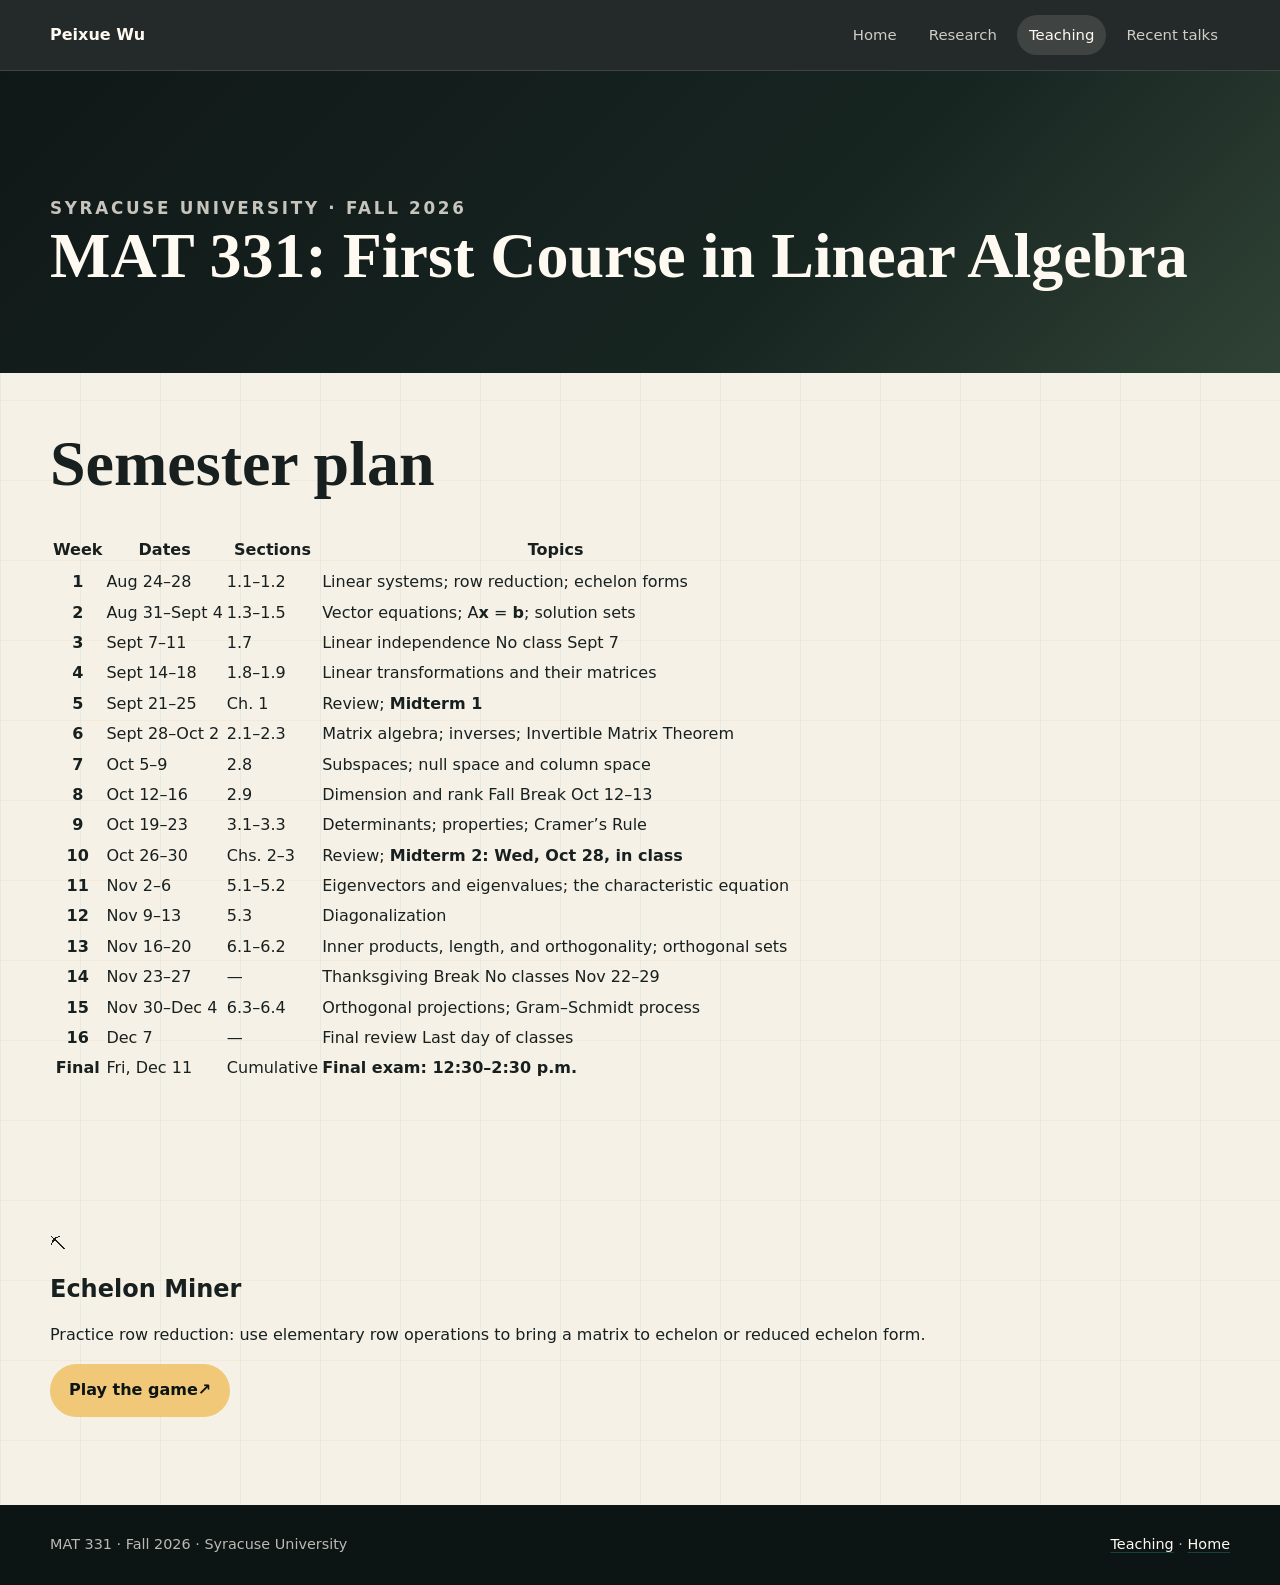
==== commit 5dfd87bc: "Update index.html" ====
--- a/mat331/index.html
+++ b/mat331/index.html
@@ -1 +1,183 @@
-<!DOCTYPE html><html lang="en"><head><meta charset="utf-8"><meta name="viewport" content="width=device-width, initial-scale=1"><meta name="description" content="MAT 331: First Course in Linear Algebra at Syracuse University, Fall 2026. Course information, interactive games, assessment, weekly plan, and student resources."><meta name="theme-color" content="#17324d"><meta property="og:type" content="website"><meta property="og:title" content="MAT 331 · First Course in Linear Algebra"><meta property="og:description" content="Course information, interactive linear-algebra games, assessment, weekly plan, and student resources for Fall 2026 at Syracuse University."><meta property="og:url" content="https://pxwu24.github.io/academic/mat331/"><meta property="og:image" content="https://pxwu24.github.io/academic/assets/mat331-og.png"><meta property="og:image:alt" content="MAT 331 First Course in Linear Algebra, Syracuse University, Fall 2026"><meta name="twitter:card" content="summary_large_image"><meta name="twitter:title" content="MAT 331 · First Course in Linear Algebra"><meta name="twitter:description" content="Course information, interactive linear-algebra games, assessment, weekly plan, and student resources for Fall 2026 at Syracuse University."><meta name="twitter:image" content="https://pxwu24.github.io/academic/assets/mat331-og.png"><title>MAT 331 · Linear Algebra · Peixue Wu</title><link rel="stylesheet" href="../assets/site.css"><link rel="stylesheet" href="../assets/mat331.css"><link rel="stylesheet" href="../assets/mat331-games.css"></head><body class="course-site"><a class="skip-link" href="#main-content">Skip to course content</a><header class="course-topbar"><nav class="course-nav" aria-label="Course navigation"><a class="course-brand" href="../teaching.html" aria-label="Back to Peixue Wu's teaching page"><span aria-hidden="true">←</span> Peixue Wu </a><div class="course-nav-links"><a class="games-nav-link" href="#games">Games</a><a href="#overview">Overview</a><a href="#assessment">Assessment</a><a href="#schedule">Schedule</a><a href="#resources">Resources</a></div></nav></header><main id="main-content"><section class="course-hero"><div class="matrix-mark" aria-hidden="true"><span>1</span><span>0</span><span>0</span><span>0</span><span>1</span><span>0</span><span>0</span><span>0</span><span>1</span></div><div class="course-hero-inner"><p class="course-kicker">Syracuse University · Fall 2026</p><h1><span>MAT 331</span> First Course in Linear Algebra</h1><p class="course-lede">Vectors, matrices, transformations, eigenvalues, and the geometric ideas that connect them.</p><div class="course-actions" aria-label="Course shortcuts"><a class="course-button primary hero-game-button" href="games/echelon-miner.html" target="_blank" rel="noopener">Play Echelon Miner <span aria-hidden="true">↗</span></a><a class="course-button secondary" href="#schedule">View semester plan <span aria-hidden="true">↓</span></a><a class="course-button secondary" href="https://blackboard.syracuse.edu/" target="_blank" rel="noopener">Open Blackboard <span aria-hidden="true">↗</span></a></div></div></section><section class="course-games-spotlight" id="games" aria-labelledby="games-title"><div class="course-section course-games-shell"><div class="game-feature-copy"><p class="game-eyebrow"><span>New</span> Interactive course games</p><h2 id="games-title">Mine the matrix, not just the answer.</h2><p class="game-intro">Practice Gaussian elimination in a free-play game where you choose every source row, target row, elimination column, swap, and scaling operation.</p><div class="game-feature-chips" aria-label="Echelon Miner features"><span>Exact fractions</span><span>Free row operations</span><span>Inconsistent systems</span><span>English · 中文 · Español</span></div><div class="game-feature-actions"><a class="game-launch-button" href="games/echelon-miner.html" target="_blank" rel="noopener"><span class="game-launch-icon" aria-hidden="true">⛏</span><span><strong>Play Echelon Miner</strong><small>Runs directly in your browser</small></span><b aria-hidden="true">↗</b></a><a class="game-library-link" href="games/">Visit the game library <span aria-hidden="true">→</span></a></div></div><div class="game-feature-visual" aria-label="Animated preview of row elimination"><div class="game-preview-topline"><span>R<sub>2</sub> ← R<sub>2</sub> − 2R<sub>1</sub></span><b>+120 gold</b></div><div class="game-preview-matrix" aria-hidden="true"><div class="game-preview-row source-row"><em>R1</em><span>1</span><span>2</span><span>−1</span><span>3</span></div><div class="game-preview-row target-row"><em>R2</em><span class="mined-cell">2</span><span>5</span><span>1</span><span>4</span></div><div class="game-preview-row result-row"><em>↳</em><span>0</span><span>1</span><span>3</span><span>−2</span></div></div><div class="game-preview-status"><span><i></i> Source row</span><span><i></i> Target row</span><span>Choose every move</span></div></div></div><div class="course-section game-shelf-wrap" aria-labelledby="game-library-title"><div class="game-shelf-heading"><div><p class="section-label">Course game library</p><h3 id="game-library-title">One game now. More throughout the semester.</h3></div><p>This section is reserved for future MAT 331 games, so new activities can be added without reorganizing the course page.</p></div><div class="game-shelf"><a class="game-shelf-card is-live" href="games/echelon-miner.html" target="_blank" rel="noopener"><span class="game-card-status">Available now</span><span class="game-card-icon" aria-hidden="true">⛏</span><h4>Echelon Miner</h4><p>Turn a matrix into echelon or reduced echelon form using any legal elementary row operations.</p><strong>Play game <span aria-hidden="true">↗</span></strong></a><article class="game-shelf-card is-coming"><span class="game-card-status">Future update</span><span class="game-card-icon" aria-hidden="true">◇</span><h4>Next linear algebra game</h4><p>A reserved space for a future activity on vectors, transformations, determinants, or another course topic.</p><strong>Coming later</strong></article><article class="game-shelf-card is-coming"><span class="game-card-status">Future update</span><span class="game-card-icon" aria-hidden="true">＋</span><h4>More games can be added here</h4><p>The library is designed to grow during the semester while keeping all interactive activities easy to find.</p><strong>More to come</strong></article></div></div></section><section class="course-facts" aria-label="Course facts"><article><span>Sections</span><strong>M002 · M003</strong></article><article class="meeting-fact"><span>Meeting times</span><div class="meeting-list"><strong><b>M002</b> MWF · 9:30–10:25 a.m.</strong><strong><b>M003</b> MWF · 10:35–11:30 a.m.</strong></div></article><article><span>Location</span><strong>Carnegie 219</strong></article><article><span>Instructor</span><strong>Peixue Wu</strong></article></section><section class="course-section overview-grid" id="overview"><div class="section-heading"><p class="section-label">Course overview</p><h2>See the structure behind the symbols.</h2></div><div class="overview-copy"><p class="lead">Linear algebra is the language of systems, dimensions, and transformations. We will move from solving equations to understanding the spaces and maps beneath them.</p><p>The course covers linear systems; vectors in R<sup>n</sup>; independence and bases; linear transformations; matrices and determinants; eigenvalues and eigenvectors; and geometric aspects of linear algebra.</p><dl class="course-details"><div><dt>Prerequisite</dt><dd>MAT 286 or MAT 296</dd></div><div><dt>Office</dt><dd>Carnegie 206E</dd></div><div><dt>Office hours</dt><dd>Monday, 2–3 p.m.; also by appointment</dd></div><div><dt>Email</dt><dd><a href="mailto:wpeixue@syr.edu">wpeixue@syr.edu</a></dd></div></dl></div></section><section class="course-band" aria-labelledby="learning-title"><div class="course-section"><div class="section-heading compact-heading"><p class="section-label">Learning objectives</p><h2 id="learning-title">By the end of the course, you will be able to…</h2></div><ol class="objective-grid"><li><span>01</span><p>Solve and analyze systems of linear equations by row reduction.</p></li><li><span>02</span><p>Use vectors, matrix algebra, independence, and the Invertible Matrix Theorem.</p></li><li><span>03</span><p>Represent linear transformations by matrices and interpret them geometrically.</p></li><li><span>04</span><p>Use subspaces, bases, dimension, rank, and determinants to analyze matrices.</p></li><li><span>05</span><p>Find eigenvalues and eigenvectors, test diagonalizability, and construct orthogonal projections.</p></li></ol></div></section><section class="course-section" id="assessment"><div class="section-heading split-heading"><div><p class="section-label">Assessment</p><h2>Practice steadily. Show what you know.</h2></div><p>Your grade combines routine practice, written reasoning, brief quizzes, and three cumulative checkpoints.</p></div><div class="assessment-layout"><div class="assessment-chart"><div class="weight-track" role="img" aria-label="WeBWorK 10%, written homework 10%, quizzes 10%, Exam 1 20%, Exam 2 20%, final exam 30%"><span class="weight webwork" style="--weight: 10%"></span><span class="weight written" style="--weight: 10%"></span><span class="weight quiz" style="--weight: 10%"></span><span class="weight exam-one" style="--weight: 20%"></span><span class="weight exam-two" style="--weight: 20%"></span><span class="weight final" style="--weight: 30%"></span></div><ul class="weight-legend"><li><i class="webwork"></i><span>WeBWorK</span><strong>10%</strong></li><li><i class="written"></i><span>Written homework</span><strong>10%</strong></li><li><i class="quiz"></i><span>In-class quizzes</span><strong>10%</strong></li><li><i class="exam-one"></i><span>Midterm Exam 1</span><strong>20%</strong></li><li><i class="exam-two"></i><span>Midterm Exam 2</span><strong>20%</strong></li><li><i class="final"></i><span>Cumulative final</span><strong>30%</strong></li></ul></div><div class="grade-card"><h3>Letter-grade ranges</h3><div class="grade-columns"><dl><div><dt>A</dt><dd>93–100</dd></div><div><dt>A−</dt><dd>90–&lt;93</dd></div><div><dt>B+</dt><dd>87–&lt;90</dd></div><div><dt>B</dt><dd>83–&lt;87</dd></div><div><dt>B−</dt><dd>80–&lt;83</dd></div></dl><dl><div><dt>C+</dt><dd>77–&lt;80</dd></div><div><dt>C</dt><dd>73–&lt;77</dd></div><div><dt>C−</dt><dd>70–&lt;73</dd></div><div><dt>D</dt><dd>60–&lt;70</dd></div><div><dt>F</dt><dd>&lt;60</dd></div></dl></div></div></div><div class="weekly-work" aria-label="Weekly course work"><article><span class="work-number">01</span><h3>WeBWorK</h3><p>Short online practice on most sections. Begin early so there is time to ask questions.</p><strong>Two lowest set scores dropped</strong></article><article><span class="work-number">02</span><h3>Written homework</h3><p>Develop complete arguments and independently write up your work.</p><strong>Lowest score dropped</strong></article><article><span class="work-number">03</span><h3>Quizzes</h3><p>Brief in-class checks occur during most non-exam weeks.</p><strong>Lowest score dropped</strong></article></div></section><section class="schedule-section" id="schedule"><div class="course-section"><div class="section-heading split-heading light-heading"><div><p class="section-label">Semester plan</p><h2>From row reduction to orthogonal projection.</h2></div><p>Midterm dates are tentative until confirmed on Blackboard.</p></div><div class="schedule-table-wrap" tabindex="0" aria-label="Scrollable semester schedule"><table class="schedule-table"><caption class="visually-hidden">MAT 331 Fall 2026 semester schedule</caption><thead><tr><th scope="col">Week</th><th scope="col">Dates</th><th scope="col">Text</th><th scope="col">Topics and remarks</th></tr></thead><tbody><tr><th scope="row">01</th><td>Aug. 24–28</td><td>1.1–1.2</td><td>Linear systems; row reduction; echelon forms</td></tr><tr><th scope="row">02</th><td>Aug. 31–Sept. 4</td><td>1.3–1.5</td><td>Vector equations; A<strong>x</strong> = <strong>b</strong>; solution sets</td></tr><tr><th scope="row">03</th><td>Sept. 7–11</td><td>1.7</td><td>Linear independence <span class="schedule-note">No residential classes Sept. 7</span></td></tr><tr><th scope="row">04</th><td>Sept. 14–18</td><td>1.8–1.9</td><td>Linear transformations and matrix representations</td></tr><tr class="exam-row"><th scope="row">05</th><td>Sept. 21–25</td><td>Ch. 1</td><td>Chapter synthesis, review, and <strong>Exam 1</strong><span class="tentative">tentative</span></td></tr><tr><th scope="row">06</th><td>Sept. 28–Oct. 2</td><td>2.1–2.3</td><td>Matrix algebra; inverses; Invertible Matrix Theorem</td></tr><tr><th scope="row">07</th><td>Oct. 5–9</td><td>2.8</td><td>Subspaces; null space and column space</td></tr><tr><th scope="row">08</th><td>Oct. 12–16</td><td>2.9</td><td>Dimension and rank <span class="schedule-note">Fall Break Oct. 12–13</span></td></tr><tr><th scope="row">09</th><td>Oct. 19–23</td><td>3.1–3.3</td><td>Determinants; properties; Cramer's Rule</td></tr><tr class="exam-row"><th scope="row">10</th><td>Oct. 26–30</td><td>Chs. 2–3</td><td>Chapter synthesis, review, and <strong>Exam 2</strong><span class="tentative">tentative</span></td></tr><tr><th scope="row">11</th><td>Nov. 2–6</td><td>5.1–5.2</td><td>Eigenvectors, eigenvalues, characteristic equation</td></tr><tr><th scope="row">12</th><td>Nov. 9–13</td><td>5.3</td><td>Diagonalization and its uses</td></tr><tr><th scope="row">13</th><td>Nov. 16–20</td><td>6.1–6.2</td><td>Inner products, length, orthogonality, orthogonal sets</td></tr><tr class="break-row"><th scope="row">14</th><td>Nov. 23–27</td><td>—</td><td>Thanksgiving Break <span class="schedule-note">No residential classes Nov. 22–29</span></td></tr><tr><th scope="row">15</th><td>Nov. 30–Dec. 4</td><td>6.3–6.4</td><td>Orthogonal projections; Gram–Schmidt process</td></tr><tr><th scope="row">16</th><td>Dec. 7</td><td>Review</td><td>Cumulative final review</td></tr><tr class="final-row"><th scope="row">Final</th><td>Fri., Dec. 11</td><td>—</td><td><strong>Cumulative final exam</strong> · two-hour block between 8:00 a.m. and 2:30 p.m.; exact time announced later</td></tr></tbody></table></div></div></section><section class="course-section key-dates-section" aria-labelledby="dates-title"><div class="section-heading compact-heading"><p class="section-label">Key dates</p><h2 id="dates-title">Plan ahead.</h2></div><div class="date-grid"><article><span>Aug 24</span><p>Classes begin</p></article><article><span>Aug 31</span><p>Add deadline</p></article><article><span>Sept 14</span><p>Drop / grading option deadline</p></article><article><span>Oct 12–13</span><p>Fall Break</p></article><article><span>Nov 20</span><p>Withdrawal deadline</p></article><article><span>Nov 22–29</span><p>Thanksgiving Break</p></article><article><span>Dec 7</span><p>Last class day</p></article><article class="date-feature"><span>Dec 11</span><p>MAT 331 final exam</p></article></div></section><section class="policy-band" aria-labelledby="essentials-title"><div class="course-section"><div class="section-heading compact-heading"><p class="section-label">Course essentials</p><h2 id="essentials-title">Clear expectations, fewer surprises.</h2></div><div class="policy-grid"><article><h3>Late work</h3><p>Dropped scores cover ordinary illness, technical trouble, and busy weeks. Late work is ordinarily not accepted; reach out before the deadline about serious circumstances.</p></article><article><h3>Assessments</h3><p>Unless announced otherwise, assessments are closed-book. Calculators, phones, smartwatches, headphones, and other electronics are not permitted.</p></article><article><h3>Collaboration</h3><p>Discussing homework ideas is encouraged, but submitted work must be independently written and reflect your understanding.</p></article><article><h3>Artificial intelligence</h3><p>AI use is limited and assignment-specific. Follow the instructions for each WeBWorK or written assignment; when no permission is stated, AI use is not permitted.</p></article></div></div></section><section class="course-section" id="resources"><div class="section-heading split-heading"><div><p class="section-label">Resources</p><h2>Everything for MAT 331, in one place.</h2></div><p>Announcements and due dates posted on Blackboard are the authoritative course record.</p></div><div class="resource-grid"><a class="resource-card featured" href="https://blackboard.syracuse.edu/" target="_blank" rel="noopener"><span class="resource-kicker">Course hub</span><h3>Blackboard <span aria-hidden="true">↗</span></h3><p>Announcements, files, written work, feedback, grades, and the current course schedule.</p></a><a class="resource-card game-resource-card" href="games/"><span class="resource-kicker">Interactive practice</span><h3>Course game library <span aria-hidden="true">→</span></h3><p>Play Echelon Miner now and find future MAT 331 games as they are released.</p></a><article class="resource-card"><span class="resource-kicker">Practice</span><h3>WeBWorK</h3><p>Routine online problem sets. Use the course-specific link posted in Blackboard.</p></article><article class="resource-card"><span class="resource-kicker">Required text</span><h3>Linear Algebra and Its Applications</h3><p>6th edition · David C. Lay, Steven R. Lay, and Judi J. McDonald · ISBN 9780135851258.</p></article><a class="resource-card" href="https://artsandsciences.syracuse.edu/mathematics/undergraduate-studies/math-help/" target="_blank" rel="noopener"><span class="resource-kicker">Academic support</span><h3>Drop-In Math Clinic <span aria-hidden="true">↗</span></h3><p>Drop-in help for MAT 331 in Carnegie 102. The schedule will be posted soon.</p></a></div><div class="contact-cta"><div><p class="section-label">Questions?</p><h2>Ask early. Office hours are part of the course.</h2><p>Include “MAT 331” in the subject line. I normally respond within two business days.</p></div><a class="course-button primary" href="mailto:wpeixue@syr.edu?subject=MAT%20331">Email Peixue Wu</a></div></section></main><footer class="course-footer"><div><span>MAT 331 · Fall 2026 · Syracuse University</span><span><a href="../teaching.html">Teaching</a> · <a href="../index.html">Peixue Wu</a></span></div></footer></body></html>+<!DOCTYPE html>
+<html lang="en">
+<head>
+  <meta charset="utf-8">
+  <meta name="viewport" content="width=device-width, initial-scale=1">
+  <meta name="description" content="MAT 331: First Course in Linear Algebra at Syracuse University, Fall 2026. Weekly semester plan, exam dates, and the Echelon Miner practice game.">
+  <meta property="og:type" content="website">
+  <meta property="og:title" content="MAT 331 &middot; First Course in Linear Algebra">
+  <meta property="og:description" content="Weekly semester plan, exam dates, and the Echelon Miner practice game for MAT 331, Fall 2026.">
+  <meta property="og:url" content="https://pxwu24.github.io/academic/mat331/">
+  <meta property="og:image" content="https://pxwu24.github.io/academic/assets/mat331-og.png">
+  <meta name="twitter:card" content="summary_large_image">
+  <title>MAT 331 &middot; Linear Algebra &middot; Peixue Wu</title>
+  <link rel="stylesheet" href="../assets/site.css">
+  <link rel="stylesheet" href="../assets/mat331.css">
+</head>
+<body>
+  <div class="site-shell">
+    <header class="topbar">
+      <nav class="nav" aria-label="Main navigation">
+        <a class="brand" href="../index.html">
+          <strong>Peixue Wu</strong>
+        </a>
+        <div class="nav-links">
+          <a href="../index.html">Home</a>
+          <a href="../research.html">Research</a>
+          <a href="../teaching.html" aria-current="page">Teaching</a>
+          <a href="../talks.html">Recent talks</a>
+        </div>
+      </nav>
+    </header>
+
+    <main>
+      <section class="page-hero">
+        <div class="page-title">
+          <p class="eyebrow">Syracuse University &middot; Fall 2026</p>
+          <h1>MAT 331: First Course in Linear Algebra</h1>
+        </div>
+      </section>
+
+      <section class="section tight" id="schedule">
+        <div class="section-header compact">
+          <h2>Semester plan</h2>
+        </div>
+
+        <table class="schedule">
+          <caption class="visually-hidden">MAT 331 Fall 2026 weekly schedule</caption>
+          <thead>
+            <tr>
+              <th scope="col">Week</th>
+              <th scope="col">Dates</th>
+              <th scope="col">Sections</th>
+              <th scope="col">Topics</th>
+            </tr>
+          </thead>
+          <tbody>
+            <tr>
+              <th scope="row">1</th>
+              <td>Aug 24&ndash;28</td>
+              <td>1.1&ndash;1.2</td>
+              <td>Linear systems; row reduction; echelon forms</td>
+            </tr>
+            <tr>
+              <th scope="row">2</th>
+              <td>Aug 31&ndash;Sept 4</td>
+              <td>1.3&ndash;1.5</td>
+              <td>Vector equations; A<b>x</b> = <b>b</b>; solution sets</td>
+            </tr>
+            <tr>
+              <th scope="row">3</th>
+              <td>Sept 7&ndash;11</td>
+              <td>1.7</td>
+              <td>Linear independence <span class="note">No class Sept 7</span></td>
+            </tr>
+            <tr>
+              <th scope="row">4</th>
+              <td>Sept 14&ndash;18</td>
+              <td>1.8&ndash;1.9</td>
+              <td>Linear transformations and their matrices</td>
+            </tr>
+            <tr class="exam">
+              <th scope="row">5</th>
+              <td>Sept 21&ndash;25</td>
+              <td>Ch. 1</td>
+              <td>Review; <strong>Midterm 1</strong></td>
+            </tr>
+            <tr>
+              <th scope="row">6</th>
+              <td>Sept 28&ndash;Oct 2</td>
+              <td>2.1&ndash;2.3</td>
+              <td>Matrix algebra; inverses; Invertible Matrix Theorem</td>
+            </tr>
+            <tr>
+              <th scope="row">7</th>
+              <td>Oct 5&ndash;9</td>
+              <td>2.8</td>
+              <td>Subspaces; null space and column space</td>
+            </tr>
+            <tr>
+              <th scope="row">8</th>
+              <td>Oct 12&ndash;16</td>
+              <td>2.9</td>
+              <td>Dimension and rank <span class="note">Fall Break Oct 12&ndash;13</span></td>
+            </tr>
+            <tr>
+              <th scope="row">9</th>
+              <td>Oct 19&ndash;23</td>
+              <td>3.1&ndash;3.3</td>
+              <td>Determinants; properties; Cramer&rsquo;s Rule</td>
+            </tr>
+            <tr class="exam">
+              <th scope="row">10</th>
+              <td>Oct 26&ndash;30</td>
+              <td>Chs. 2&ndash;3</td>
+              <td>Review; <strong>Midterm 2: Wed, Oct 28, in class</strong></td>
+            </tr>
+            <tr>
+              <th scope="row">11</th>
+              <td>Nov 2&ndash;6</td>
+              <td>5.1&ndash;5.2</td>
+              <td>Eigenvectors and eigenvalues; the characteristic equation</td>
+            </tr>
+            <tr>
+              <th scope="row">12</th>
+              <td>Nov 9&ndash;13</td>
+              <td>5.3</td>
+              <td>Diagonalization</td>
+            </tr>
+            <tr>
+              <th scope="row">13</th>
+              <td>Nov 16&ndash;20</td>
+              <td>6.1&ndash;6.2</td>
+              <td>Inner products, length, and orthogonality; orthogonal sets</td>
+            </tr>
+            <tr class="break">
+              <th scope="row">14</th>
+              <td>Nov 23&ndash;27</td>
+              <td>&mdash;</td>
+              <td>Thanksgiving Break <span class="note">No classes Nov 22&ndash;29</span></td>
+            </tr>
+            <tr>
+              <th scope="row">15</th>
+              <td>Nov 30&ndash;Dec 4</td>
+              <td>6.3&ndash;6.4</td>
+              <td>Orthogonal projections; Gram&ndash;Schmidt process</td>
+            </tr>
+            <tr>
+              <th scope="row">16</th>
+              <td>Dec 7</td>
+              <td>&mdash;</td>
+              <td>Final review <span class="note">Last day of classes</span></td>
+            </tr>
+            <tr class="exam">
+              <th scope="row">Final</th>
+              <td>Fri, Dec 11</td>
+              <td>Cumulative</td>
+              <td><strong>Final exam: 12:30&ndash;2:30 p.m.</strong></td>
+            </tr>
+          </tbody>
+        </table>
+      </section>
+
+      <section class="section tight" id="game">
+        <div class="game-card">
+          <span class="game-icon" aria-hidden="true">&#9935;</span>
+          <div>
+            <h2>Echelon Miner</h2>
+            <p>Practice row reduction: use elementary row operations to bring a matrix to echelon or reduced echelon form.</p>
+          </div>
+          <a class="button primary" href="games/echelon-miner.html" target="_blank" rel="noopener">Play the game <span aria-hidden="true">&#8599;</span></a>
+        </div>
+      </section>
+    </main>
+
+    <footer class="footer">
+      <div class="footer-inner">
+        <span>MAT 331 &middot; Fall 2026 &middot; Syracuse University</span>
+        <span><a href="../teaching.html">Teaching</a> &middot; <a href="../index.html">Home</a></span>
+      </div>
+    </footer>
+  </div>
+</body>
+</html>
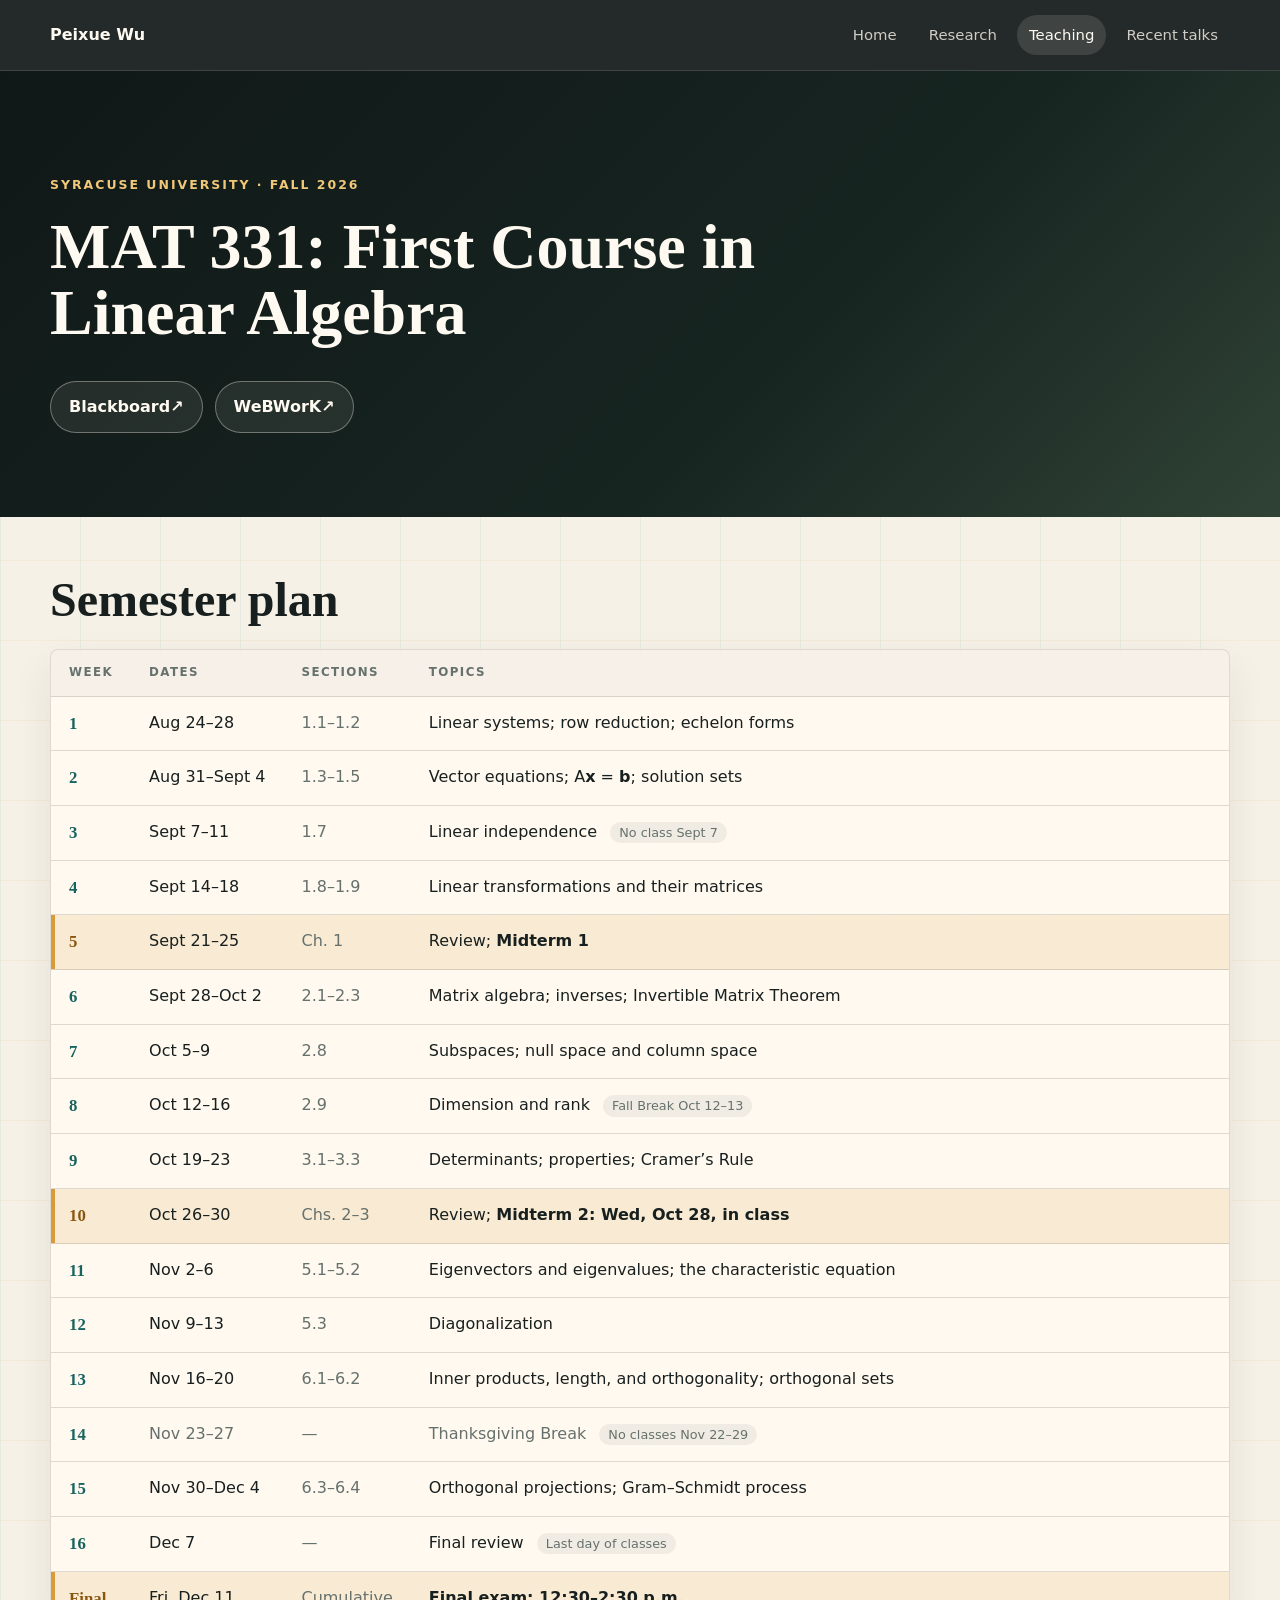
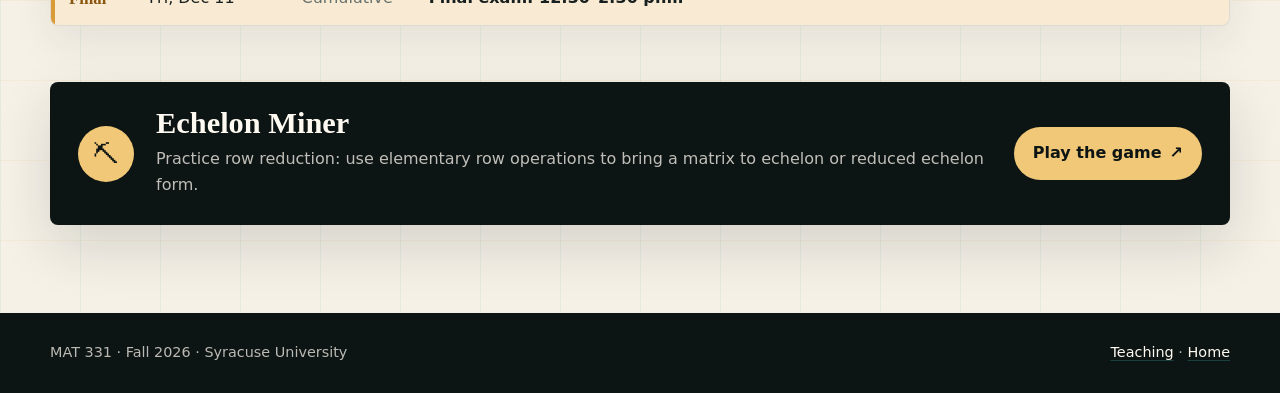
==== commit acd8eb8e: "Add Blackboard and WeBWorK links to MAT 331 page" ====
--- a/mat331/index.html
+++ b/mat331/index.html
@@ -35,6 +35,10 @@
         <div class="page-title">
           <p class="eyebrow">Syracuse University &middot; Fall 2026</p>
           <h1>MAT 331: First Course in Linear Algebra</h1>
+          <div class="hero-actions">
+            <a class="button secondary" href="https://blackboard.syracuse.edu/" target="_blank" rel="noopener">Blackboard <span aria-hidden="true">&#8599;</span></a>
+            <a class="button secondary" href="https://webwork.syr.edu/webwork2/MAT_331_Fall_2026_Wu" target="_blank" rel="noopener">WeBWorK <span aria-hidden="true">&#8599;</span></a>
+          </div>
         </div>
       </section>
 
--- a/assets/mat331.css
+++ b/assets/mat331.css
@@ -1,357 +1,223 @@
-:root {
-  --su-orange: #f76900;
-  --su-blue: #17324d;
-  --su-blue-light: #244e70;
-  --course-cream: #fff8ec;
-  --course-paper: #fffdf8;
-  --course-ink: #162636;
-  --course-muted: #637484;
-  --course-line: rgba(23, 50, 77, 0.14);
-  --course-shadow: 0 22px 60px rgba(16, 38, 57, 0.13);
-}
-
-.course-site {
-  color: var(--course-ink);
-  background:
-    linear-gradient(90deg, rgba(23, 50, 77, 0.035) 1px, transparent 1px),
-    linear-gradient(180deg, rgba(247, 105, 0, 0.035) 1px, transparent 1px),
-    var(--course-cream);
-  background-size: 72px 72px;
-}
-
-.skip-link {
-  position: fixed;
-  top: 8px;
-  left: 8px;
-  z-index: 100;
-  padding: 10px 14px;
-  color: #fff;
-  background: var(--su-orange);
-  transform: translateY(-150%);
-}
-.skip-link:focus { transform: translateY(0); }
-
-.course-topbar {
-  position: sticky;
-  top: 0;
-  z-index: 20;
-  color: #fff;
-  background: rgba(12, 29, 45, 0.94);
-  border-bottom: 3px solid var(--su-orange);
-  backdrop-filter: blur(14px);
-}
-.course-nav {
-  width: min(1180px, calc(100% - 40px));
-  min-height: 68px;
-  margin: 0 auto;
-  display: flex;
+/* MAT 331 course page. Builds on site.css. */
+
+.page-title .eyebrow {
+  margin: 0 0 18px;
+  color: #f0c877;
+  font-size: 0.78rem;
+}
+
+.page-title h1 {
+  max-width: 900px;
+}
+
+#schedule {
+  padding-bottom: 56px;
+}
+
+#schedule .section-header {
+  margin-bottom: 24px;
+}
+
+#schedule .section-header h2 {
+  font-size: clamp(2rem, 4vw, 3rem);
+}
+
+/* Weekly schedule table */
+
+.schedule {
+  width: 100%;
+  border-collapse: separate;
+  border-spacing: 0;
+  overflow: hidden;
+  background: rgba(255, 250, 241, 0.92);
+  border: 1px solid var(--line);
+  border-radius: 8px;
+  box-shadow: 0 16px 40px rgba(24, 32, 31, 0.08);
+}
+
+.schedule th,
+.schedule td {
+  padding: 13px 18px;
+  text-align: left;
+  vertical-align: top;
+  border-bottom: 1px solid var(--line);
+}
+
+.schedule tbody tr:last-child th,
+.schedule tbody tr:last-child td {
+  border-bottom: 0;
+}
+
+.schedule thead th {
+  color: var(--muted);
+  background: rgba(24, 32, 31, 0.04);
+  font-size: 0.74rem;
+  font-weight: 800;
+  letter-spacing: 0.12em;
+  text-transform: uppercase;
+}
+
+.schedule tbody th {
+  width: 72px;
+  color: var(--teal-dark);
+  font-family: Georgia, "Times New Roman", serif;
+  font-size: 1.05rem;
+}
+
+.schedule td:nth-child(2) {
+  width: 150px;
+  white-space: nowrap;
+}
+
+.schedule td:nth-child(3) {
+  width: 120px;
+  color: var(--muted);
+  white-space: nowrap;
+}
+
+.schedule .note {
+  display: inline-block;
+  margin-left: 8px;
+  padding: 0 9px;
+  color: var(--muted);
+  background: rgba(24, 32, 31, 0.06);
+  border-radius: 999px;
+  font-size: 0.8rem;
+}
+
+.schedule tr.exam {
+  background: rgba(217, 155, 57, 0.16);
+}
+
+.schedule tr.exam th {
+  color: #8a560f;
+  box-shadow: inset 4px 0 0 var(--gold);
+}
+
+.schedule tr.break td {
+  color: var(--muted);
+}
+
+/* Game card */
+
+#game {
+  padding-top: 0;
+}
+
+.game-card {
+  display: grid;
+  grid-template-columns: auto minmax(0, 1fr) auto;
+  gap: 22px;
   align-items: center;
-  gap: 8px;
-}
-.course-nav a {
-  padding: 8px 12px;
-  color: rgba(255, 255, 255, 0.82);
-  text-decoration: none;
-  border-radius: 999px;
-  font-size: 0.93rem;
-}
-.course-nav a:hover,
-.course-nav a:focus-visible { color: #fff; background: rgba(255, 255, 255, 0.1); }
-.course-nav .course-brand { color: #fff; font-weight: 800; }
-.course-brand span { margin-right: 6px; color: #ffb37d; }
-.course-nav-links { margin-left: auto; display: flex; align-items: center; gap: 4px; }
-
-.course-hero {
-  position: relative;
-  min-height: 640px;
-  overflow: hidden;
+  padding: 26px 28px;
+  color: #fffaf1;
+  background: var(--night);
+  border-radius: 8px;
+  box-shadow: var(--shadow);
+}
+
+.game-icon {
+  width: 56px;
+  height: 56px;
   display: grid;
-  align-items: center;
-  color: #fff;
-  background:
-    radial-gradient(circle at 82% 34%, rgba(247, 105, 0, 0.26), transparent 24%),
-    linear-gradient(135deg, #0c1d2d 0%, var(--su-blue) 55%, var(--su-blue-light) 100%);
-}
-.course-hero::before {
-  content: "";
-  position: absolute;
-  inset: 0;
-  opacity: 0.18;
-  background-image:
-    linear-gradient(rgba(255,255,255,.2) 1px, transparent 1px),
-    linear-gradient(90deg, rgba(255,255,255,.2) 1px, transparent 1px);
-  background-size: 64px 64px;
-}
-.course-hero::after {
-  content: "";
-  position: absolute;
-  width: 420px;
-  height: 420px;
-  right: -210px;
-  bottom: -210px;
-  border: 80px solid rgba(255,255,255,.035);
+  place-items: center;
+  color: #0d1414;
+  background: #f0c877;
   border-radius: 50%;
-}
-.course-hero-inner {
-  position: relative;
-  z-index: 2;
-  width: min(1180px, calc(100% - 40px));
-  margin: 0 auto;
-  padding: 96px 0 112px;
-}
-.course-kicker,
-.section-label,
-.resource-kicker {
-  margin: 0 0 18px;
-  color: #ffb37d;
-  font-size: 0.78rem;
-  font-weight: 900;
-  letter-spacing: 0.16em;
-  text-transform: uppercase;
-}
-.course-hero h1 {
-  max-width: 880px;
+  font-size: 1.6rem;
+}
+
+.game-card h2 {
   margin: 0;
   font-family: Georgia, "Times New Roman", serif;
-  font-size: clamp(3.2rem, 7vw, 6.4rem);
-  line-height: 0.94;
-  letter-spacing: -0.035em;
-}
-.course-hero h1 span {
-  display: block;
-  margin-bottom: 16px;
-  color: #ffb37d;
-  font-family: Inter, ui-sans-serif, system-ui, sans-serif;
-  font-size: 0.22em;
-  letter-spacing: 0.18em;
-}
-.course-lede {
-  max-width: 680px;
-  margin: 28px 0 0;
-  color: rgba(255,255,255,.78);
-  font-size: clamp(1.08rem, 2vw, 1.35rem);
-}
-.course-actions { display: flex; flex-wrap: wrap; gap: 12px; margin-top: 34px; }
-.course-button { display: inline-flex; align-items: center; justify-content: center; gap: 10px; min-height: 48px; padding: 12px 20px; border: 1px solid transparent; border-radius: 999px; font-weight: 850; text-decoration: none; transition: transform .2s ease, background .2s ease; }
-.course-button:hover { transform: translateY(-2px); }
-.course-button.primary { color: #172536; background: #ffb37d; }
-.course-button.primary:hover { color: #172536; background: #ffc89e; }
-.course-button.secondary { color: #fff; border-color: rgba(255,255,255,.35); background: rgba(255,255,255,.08); }
-.course-button.secondary:hover { color: #fff; background: rgba(255,255,255,.15); }
-.matrix-mark {
+  font-size: 1.9rem;
+}
+
+.game-card p {
+  margin: 6px 0 0;
+  color: rgba(255, 250, 241, 0.74);
+}
+
+.game-card .button {
+  gap: 8px;
+  white-space: nowrap;
+}
+
+.visually-hidden {
   position: absolute;
-  right: max(5vw, 36px);
-  top: 50%;
-  z-index: 1;
-  width: 300px;
-  transform: translateY(-50%) rotate(-7deg);
-  display: grid;
-  grid-template-columns: repeat(3, 1fr);
-  gap: 22px;
-  padding: 32px;
-  color: rgba(255,255,255,.17);
-  border-inline: 4px solid rgba(255,255,255,.22);
-  font: 700 2.8rem/1 Georgia, serif;
-  text-align: center;
-}
-
-.course-facts {
-  position: relative;
-  z-index: 3;
-  width: min(1180px, calc(100% - 40px));
-  margin: -42px auto 0;
-  display: grid;
-  grid-template-columns: .7fr 1.75fr .8fr .8fr;
-  background: #fff;
-  border: 1px solid var(--course-line);
-  border-radius: 12px;
-  box-shadow: var(--course-shadow);
-}
-.course-facts article { padding: 24px; border-right: 1px solid var(--course-line); }
-.course-facts article:last-child { border-right: 0; }
-.course-facts span { display: block; color: #6c7b88; font-size: .74rem; font-weight: 850; letter-spacing: .1em; text-transform: uppercase; }
-.course-facts strong { display: block; margin-top: 7px; color: var(--su-blue); font-size: 1.02rem; }
-.meeting-list { margin-top: 7px; display: grid; gap: 5px; }
-.meeting-list strong { margin-top: 0; font-size: .95rem; }
-.meeting-list b { display: inline-block; min-width: 48px; color: var(--su-orange); font-size: .76rem; letter-spacing: .05em; }
-
-.course-section { width: min(1180px, calc(100% - 40px)); margin: 0 auto; padding: 104px 0; }
-.course-section .section-label { color: var(--su-orange); }
-.section-heading h2,
-.contact-cta h2 { max-width: 780px; margin: 0; color: var(--su-blue); font-family: Georgia, "Times New Roman", serif; font-size: clamp(2.35rem, 5vw, 4.7rem); letter-spacing: -.025em; }
-.section-heading > p,
-.split-heading > p { color: var(--course-muted); }
-.section-heading > p:not(.section-label) { margin: 0; }
-.compact-heading { margin-bottom: 42px; }
-.compact-heading h2 { max-width: 900px; }
-.split-heading { display: grid; grid-template-columns: minmax(0, 1fr) minmax(280px, .42fr); gap: 48px; align-items: end; margin-bottom: 42px; }
-.split-heading > p { margin: 0 0 8px; font-size: 1.04rem; }
-
-.overview-grid { display: grid; grid-template-columns: minmax(0, .85fr) minmax(0, 1fr); gap: 80px; align-items: start; }
-.overview-copy .lead { margin-top: 2px; color: var(--course-ink); font-family: Georgia, "Times New Roman", serif; font-size: clamp(1.35rem, 2.3vw, 1.78rem); line-height: 1.45; }
-.overview-copy > p:not(.lead) { color: var(--course-muted); }
-.course-details { margin: 34px 0 0; display: grid; grid-template-columns: repeat(2, 1fr); border-top: 1px solid var(--course-line); }
-.course-details div { padding: 18px 16px 18px 0; border-bottom: 1px solid var(--course-line); }
-.course-details div:nth-child(odd) { margin-right: 18px; }
-.course-details dt { color: var(--course-muted); font-size: .74rem; font-weight: 850; letter-spacing: .1em; text-transform: uppercase; }
-.course-details dd { margin: 6px 0 0; font-weight: 750; }
-
-.course-band { color: #fff; background: #0c1d2d; }
-.course-band .section-label { color: #ffb37d; }
-.course-band .section-heading h2 { color: #fff; }
-.objective-grid { list-style: none; margin: 0; padding: 0; display: grid; grid-template-columns: repeat(6, 1fr); gap: 14px; }
-.objective-grid li { grid-column: span 2; min-height: 230px; padding: 24px; display: flex; flex-direction: column; justify-content: space-between; background: rgba(255,255,255,.055); border: 1px solid rgba(255,255,255,.12); border-radius: 12px; }
-.objective-grid li:nth-child(4) { grid-column: 2 / span 2; }
-.objective-grid li:nth-child(5) { grid-column: 4 / span 2; }
-.objective-grid span { color: #ffb37d; font: 700 2.6rem/1 Georgia, serif; }
-.objective-grid p { margin: 28px 0 0; color: rgba(255,255,255,.78); }
-
-.assessment-layout { display: grid; grid-template-columns: minmax(0, 1fr) 360px; gap: 18px; }
-.assessment-chart,
-.grade-card { padding: 30px; background: rgba(255,253,248,.9); border: 1px solid var(--course-line); border-radius: 12px; box-shadow: 0 14px 38px rgba(16,38,57,.07); }
-.weight-track { width: 100%; height: 54px; display: flex; overflow: hidden; border-radius: 10px; }
-.weight { width: var(--weight); }
-.weight.webwork, i.webwork { background: #f76900; }
-.weight.written, i.written { background: #ff9f5c; }
-.weight.quiz, i.quiz { background: #f7c76f; }
-.weight.exam-one, i.exam-one { background: #4a97a3; }
-.weight.exam-two, i.exam-two { background: #286b7c; }
-.weight.final, i.final { background: #17324d; }
-.weight-legend { list-style: none; margin: 26px 0 0; padding: 0; display: grid; grid-template-columns: repeat(2, 1fr); column-gap: 34px; }
-.weight-legend li { min-height: 44px; display: grid; grid-template-columns: 10px 1fr auto; gap: 10px; align-items: center; border-bottom: 1px solid var(--course-line); }
-.weight-legend i { width: 10px; height: 10px; border-radius: 50%; }
-.weight-legend span { color: var(--course-muted); }
-.weight-legend strong { color: var(--su-blue); }
-.grade-card h3 { margin: 0 0 20px; color: var(--su-blue); font: 700 1.6rem/1.2 Georgia, serif; }
-.grade-columns { display: grid; grid-template-columns: repeat(2, 1fr); gap: 22px; }
-.grade-columns dl { margin: 0; }
-.grade-columns dl div { min-height: 39px; display: flex; justify-content: space-between; gap: 14px; align-items: center; border-bottom: 1px solid var(--course-line); }
-.grade-columns dt { color: var(--su-blue); font-weight: 900; }
-.grade-columns dd { margin: 0; color: var(--course-muted); font-size: .9rem; }
-
-.weekly-work { margin-top: 18px; display: grid; grid-template-columns: repeat(3, 1fr); gap: 18px; }
-.weekly-work article { position: relative; min-height: 280px; overflow: hidden; padding: 28px; background: #fff; border: 1px solid var(--course-line); border-radius: 12px; }
-.weekly-work article::after { content: ""; position: absolute; right: -56px; bottom: -56px; width: 120px; height: 120px; border: 24px solid rgba(247,105,0,.08); border-radius: 50%; }
-.work-number { color: var(--su-orange); font: 700 2.2rem/1 Georgia, serif; }
-.weekly-work h3 { margin: 42px 0 10px; color: var(--su-blue); font-size: 1.3rem; }
-.weekly-work p { color: var(--course-muted); }
-.weekly-work strong { display: inline-block; margin-top: 12px; color: #9c4100; font-size: .86rem; }
-
-.schedule-section { color: #fff; background: linear-gradient(135deg, #10263a, #17324d); }
-.schedule-section .course-section { padding-bottom: 112px; }
-.light-heading h2 { color: #fff; }
-.light-heading > p { color: rgba(255,255,255,.64); }
-.light-heading .section-label { color: #ffb37d; }
-.schedule-table-wrap { overflow-x: auto; border: 1px solid rgba(255,255,255,.14); border-radius: 12px; box-shadow: 0 20px 50px rgba(0,0,0,.18); }
-.schedule-table { width: 100%; min-width: 820px; border-collapse: collapse; color: #fff; background: rgba(4,16,27,.22); }
-.schedule-table th,
-.schedule-table td { padding: 15px 16px; text-align: left; border-bottom: 1px solid rgba(255,255,255,.105); }
-.schedule-table thead th { color: #ffb37d; background: rgba(4,16,27,.5); font-size: .74rem; letter-spacing: .11em; text-transform: uppercase; }
-.schedule-table tbody th { width: 74px; color: #ffb37d; font-family: Georgia, serif; font-size: 1.08rem; }
-.schedule-table tbody tr:last-child th,
-.schedule-table tbody tr:last-child td { border-bottom: 0; }
-.schedule-table tbody tr:hover { background: rgba(255,255,255,.04); }
-.schedule-table td:nth-child(2) { white-space: nowrap; }
-.schedule-table td:nth-child(3) { color: rgba(255,255,255,.62); white-space: nowrap; }
-.schedule-note { display: inline-block; margin-left: 8px; color: #b9d8e2; font-size: .82rem; }
-.tentative { margin-left: 8px; padding: 3px 7px; color: #733005; background: #ffb37d; border-radius: 999px; font-size: .7rem; font-weight: 900; text-transform: uppercase; }
-.exam-row { background: rgba(247,105,0,.1); }
-.break-row { background: rgba(255,255,255,.045); }
-.final-row { background: rgba(255,179,125,.14); }
-
-.date-grid { display: grid; grid-template-columns: repeat(4, 1fr); gap: 14px; }
-.date-grid article { min-height: 142px; padding: 22px; display: flex; flex-direction: column; justify-content: space-between; background: rgba(255,253,248,.92); border: 1px solid var(--course-line); border-radius: 12px; }
-.date-grid span { color: var(--su-orange); font: 700 1.35rem/1.1 Georgia, serif; }
-.date-grid p { margin: 20px 0 0; color: var(--course-muted); }
-.date-grid .date-feature { color: #fff; background: var(--su-orange); border-color: var(--su-orange); }
-.date-grid .date-feature span,
-.date-grid .date-feature p { color: #fff; }
-
-.policy-band { background: #f4eadd; border-block: 1px solid rgba(23,50,77,.09); }
-.policy-grid { display: grid; grid-template-columns: repeat(2, 1fr); gap: 14px; }
-.policy-grid article { padding: 28px; background: rgba(255,253,248,.72); border: 1px solid var(--course-line); border-left: 5px solid var(--su-orange); border-radius: 10px; }
-.policy-grid h3 { margin: 0 0 12px; color: var(--su-blue); font-family: Georgia, serif; font-size: 1.35rem; }
-.policy-grid p { margin: 0; color: var(--course-muted); }
-
-.resource-grid { display: grid; grid-template-columns: repeat(2, 1fr); gap: 16px; }
-.resource-card { min-height: 240px; padding: 28px; display: flex; flex-direction: column; justify-content: flex-end; color: inherit; background: rgba(255,253,248,.92); border: 1px solid var(--course-line); border-radius: 12px; text-decoration: none; box-shadow: 0 14px 38px rgba(16,38,57,.06); transition: transform .2s ease, box-shadow .2s ease; }
-a.resource-card:hover { color: inherit; transform: translateY(-3px); box-shadow: var(--course-shadow); }
-.resource-card.featured { color: #fff; background: var(--su-blue); border-color: var(--su-blue); }
-.resource-card .resource-kicker { margin-bottom: auto; color: var(--su-orange); }
-.resource-card.featured .resource-kicker { color: #ffb37d; }
-.resource-card h3 { margin: 22px 0 8px; color: var(--su-blue); font: 700 clamp(1.45rem, 3vw, 2.1rem)/1.1 Georgia, serif; }
-.resource-card.featured h3 { color: #fff; }
-.resource-card p { margin: 0; color: var(--course-muted); }
-.resource-card.featured p { color: rgba(255,255,255,.68); }
-
-.contact-cta { margin-top: 70px; padding: 42px; display: grid; grid-template-columns: minmax(0, 1fr) auto; gap: 48px; align-items: center; color: #fff; background: linear-gradient(135deg, #0c1d2d, #17324d); border-radius: 14px; box-shadow: var(--course-shadow); }
-.contact-cta h2 { max-width: 740px; color: #fff; font-size: clamp(2rem, 4vw, 3.5rem); }
-.contact-cta p:not(.section-label) { max-width: 670px; margin: 16px 0 0; color: rgba(255,255,255,.66); }
-.contact-cta .section-label { color: #ffb37d; }
-.contact-cta .course-button { white-space: nowrap; }
-
-.course-footer { color: rgba(255,255,255,.68); background: #091723; }
-.course-footer > div { width: min(1180px, calc(100% - 40px)); margin: 0 auto; padding: 30px 0; display: flex; justify-content: space-between; gap: 20px; flex-wrap: wrap; font-size: .9rem; }
-.course-footer a { color: #fff; }
-.visually-hidden { position: absolute; width: 1px; height: 1px; padding: 0; margin: -1px; overflow: hidden; clip: rect(0,0,0,0); white-space: nowrap; border: 0; }
-
-@media (max-width: 920px) {
-  .matrix-mark { opacity: .45; right: -100px; }
-  .course-facts { grid-template-columns: repeat(2, 1fr); }
-  .course-facts article:nth-child(2) { border-right: 0; }
-  .course-facts article:nth-child(-n+2) { border-bottom: 1px solid var(--course-line); }
-  .overview-grid,
-  .split-heading,
-  .assessment-layout,
-  .contact-cta { grid-template-columns: 1fr; }
-  .objective-grid { grid-template-columns: repeat(2, 1fr); }
-  .objective-grid li,
-  .objective-grid li:nth-child(4),
-  .objective-grid li:nth-child(5) { grid-column: span 1; }
-  .objective-grid li:last-child { grid-column: 1 / -1; min-height: 180px; }
-  .date-grid { grid-template-columns: repeat(2, 1fr); }
-  .contact-cta .course-button { justify-self: start; }
-}
-
-@media (max-width: 680px) {
-  .course-nav { align-items: flex-start; flex-direction: column; padding: 12px 0; }
-  .course-nav-links { width: 100%; margin-left: 0; overflow-x: auto; }
-  .course-nav-links a { white-space: nowrap; }
-  .course-hero { min-height: 610px; }
-  .course-hero-inner { padding: 88px 0 102px; }
-  .course-facts { grid-template-columns: 1fr; }
-  .course-facts article { border-right: 0; border-bottom: 1px solid var(--course-line); }
-  .course-facts article:last-child { border-bottom: 0; }
-  .course-details,
-  .objective-grid,
-  .weekly-work,
-  .date-grid,
-  .policy-grid,
-  .resource-grid { grid-template-columns: 1fr; }
-  .course-details div:nth-child(odd) { margin-right: 0; }
-  .objective-grid li:last-child { grid-column: span 1; min-height: 230px; }
-  .weight-legend { grid-template-columns: 1fr; }
-  .weekly-work article { min-height: 230px; }
-  .contact-cta { padding: 28px; }
-}
-
-@media (max-width: 560px) {
-  .course-nav,
-  .course-hero-inner,
-  .course-facts,
-  .course-section,
-  .course-footer > div { width: min(100% - 28px, 1180px); }
-  .course-section { padding: 76px 0; }
-  .course-hero h1 { font-size: clamp(3rem, 15vw, 4.2rem); }
-  .course-actions { align-items: stretch; flex-direction: column; }
-  .course-button { width: 100%; }
-  .assessment-chart,
-  .grade-card { padding: 22px; }
-  .grade-columns { gap: 14px; }
-}
-
-@media (prefers-reduced-motion: reduce) {
-  html { scroll-behavior: auto; }
-  .course-button,
-  .resource-card { transition: none; }
-}
+  width: 1px;
+  height: 1px;
+  padding: 0;
+  margin: -1px;
+  overflow: hidden;
+  clip: rect(0, 0, 0, 0);
+  white-space: nowrap;
+  border: 0;
+}
+
+@media (max-width: 720px) {
+  .game-card {
+    grid-template-columns: 1fr;
+    gap: 16px;
+  }
+
+  .game-card .button {
+    justify-self: start;
+  }
+
+  /* Stack each week into a compact card-style row */
+  .schedule thead {
+    display: none;
+  }
+
+  .schedule,
+  .schedule tbody {
+    display: block;
+  }
+
+  .schedule tr {
+    display: grid;
+    grid-template-columns: auto 1fr auto;
+    gap: 4px 12px;
+    padding: 14px 16px;
+    border-bottom: 1px solid var(--line);
+  }
+
+  .schedule tbody tr:last-child {
+    border-bottom: 0;
+  }
+
+  .schedule th,
+  .schedule td,
+  .schedule td:nth-child(2),
+  .schedule td:nth-child(3) {
+    width: auto;
+    padding: 0;
+    border-bottom: 0;
+  }
+
+  .schedule tbody th {
+    min-width: 2.2em;
+  }
+
+  .schedule tr.exam {
+    box-shadow: inset 4px 0 0 var(--gold);
+  }
+
+  .schedule tr.exam th {
+    box-shadow: none;
+  }
+
+  .schedule td:nth-child(3) {
+    font-size: 0.9rem;
+    text-align: right;
+  }
+
+  .schedule td:nth-child(4) {
+    grid-column: 1 / -1;
+  }
+
+  .schedule .note {
+    margin: 4px 0 0;
+  }
+}
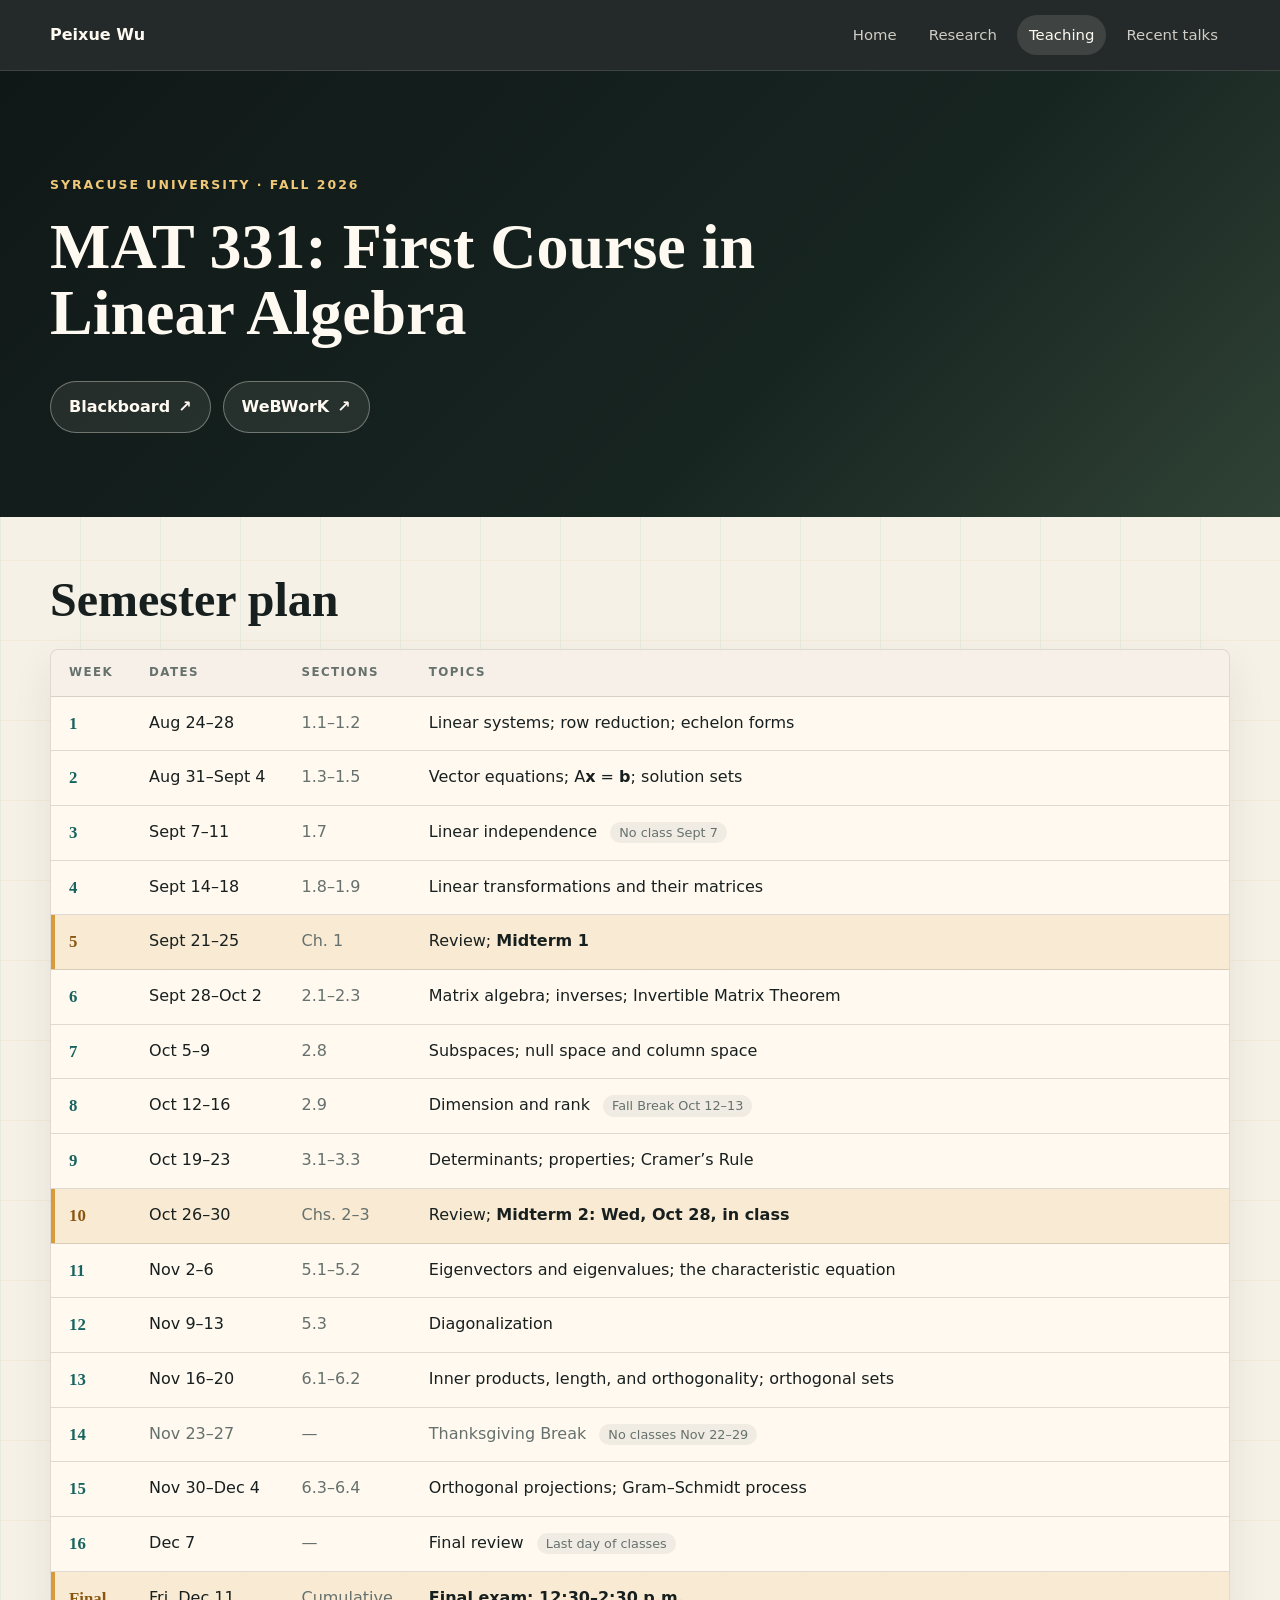
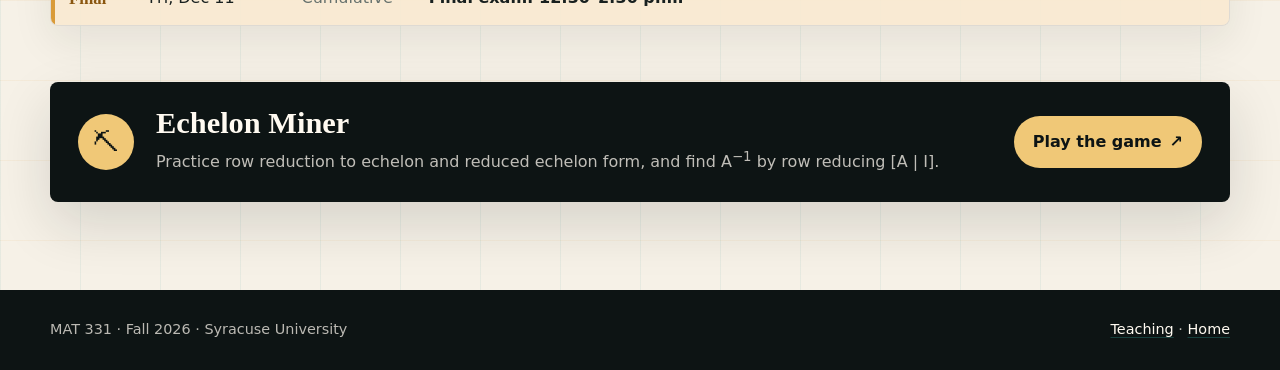
==== commit cafe2330: "Mention the inverse mode on the MAT 331 game card" ====
--- a/mat331/index.html
+++ b/mat331/index.html
@@ -169,7 +169,7 @@
           <span class="game-icon" aria-hidden="true">&#9935;</span>
           <div>
             <h2>Echelon Miner</h2>
-            <p>Practice row reduction: use elementary row operations to bring a matrix to echelon or reduced echelon form.</p>
+            <p>Practice row reduction to echelon and reduced echelon form, and find A<sup>&minus;1</sup> by row reducing [A&nbsp;|&nbsp;I].</p>
           </div>
           <a class="button primary" href="games/echelon-miner.html" target="_blank" rel="noopener">Play the game <span aria-hidden="true">&#8599;</span></a>
         </div>
--- a/assets/mat331.css
+++ b/assets/mat331.css
@@ -8,6 +8,10 @@
 
 .page-title h1 {
   max-width: 900px;
+}
+
+.page-title .button {
+  gap: 8px;
 }
 
 #schedule {
